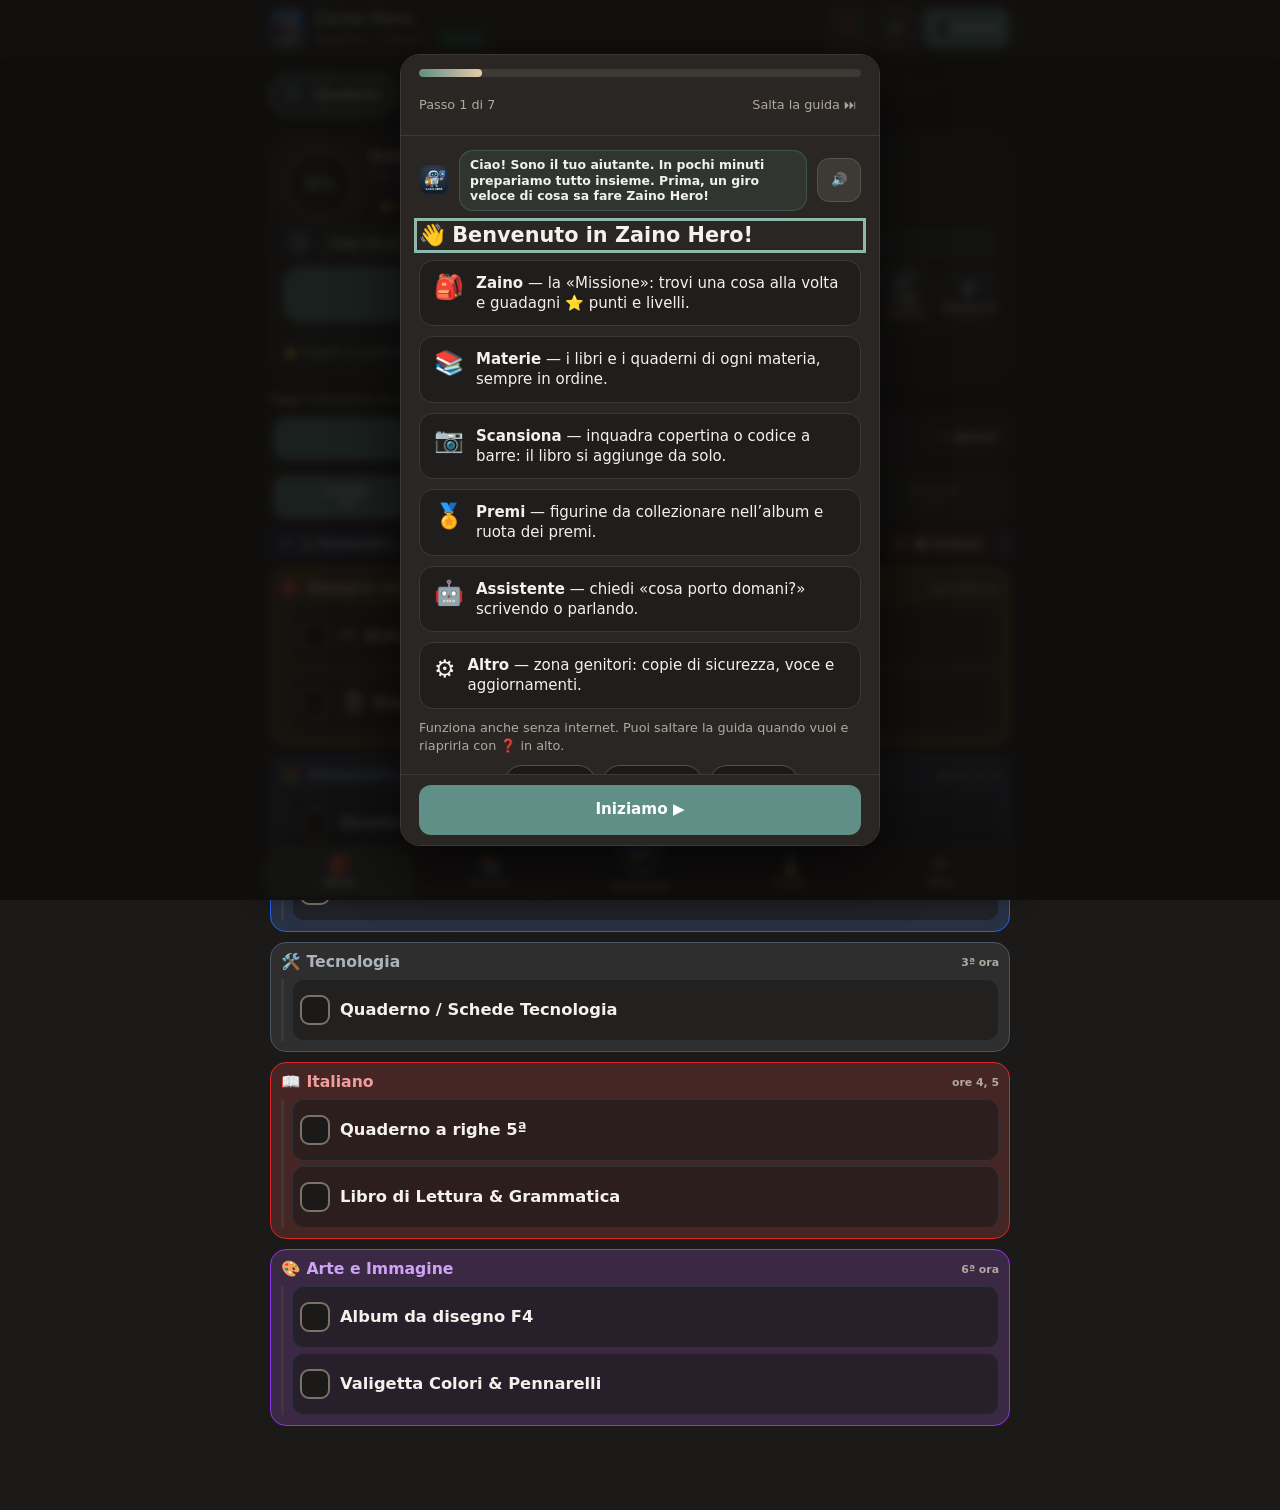
==== index.html @ 250b28cd "Add files via upload" ====
<!DOCTYPE html>
<html lang="it">
<head>
<meta charset="UTF-8">
<meta name="viewport" content="width=device-width, initial-scale=1, viewport-fit=cover">
<title>Zaino Hero</title>
<meta name="description" content="La checklist giornaliera dello zaino di scuola">
<link rel="manifest" href="./manifest.json">
<link rel="icon" href="favicon.ico" sizes="any">
<link rel="icon" type="image/png" href="icon-192.png">
<link rel="apple-touch-icon" href="apple-touch-icon.png">
<meta name="theme-color" content="#292624">
<meta name="apple-mobile-web-app-capable" content="yes">
<meta name="mobile-web-app-capable" content="yes">
<meta name="apple-mobile-web-app-status-bar-style" content="black-translucent">
<meta name="apple-mobile-web-app-title" content="Zaino Hero">
<link rel="stylesheet" href="styles.css?v=38">
</head>
<body>

<header class="topbar">
  <div class="wrap topbar-in">
    <div class="brand">
      <div class="logo-wrap"><img class="logo" data-img="logo" alt="" width="46" height="46"><span class="ver app-ver logo-ver" aria-label="Versione dell'app"></span></div>
      <div>
        <h1>Zaino Hero</h1>
        <p class="muted small"><span id="profile-line"></span> <span id="net" class="pill pill-ok" role="status">Online</span></p>
      </div>
    </div>
    <div class="topbar-actions">
      <button class="btn btn-stop hidden" id="btn-stop-audio" type="button" aria-label="Ferma la voce">⏹ Ferma</button>
      <button class="btn btn-icon" id="btn-guide" type="button" aria-label="Apri la guida passo passo" title="Guida">❓</button>
      <button class="btn btn-icon" id="btn-mute" type="button" aria-label="Audio attivo" aria-pressed="false">🔊</button>
      <button class="btn btn-primary btn-sm hidden" id="btn-install" type="button">📲 Installa app</button>
    </div>
  </div>
</header>

<main class="wrap">
  <nav id="kids" class="kids" aria-label="Scegli il figlio"></nav>

  <!-- ===== Scheda: Zaino ===== -->
  <div data-panel="zaino" class="panel">
    <section class="card hero compact" aria-labelledby="hero-title">
      <div class="hero-main">
        <div class="ring-wrap">
          <div class="ring" id="ring" role="progressbar" aria-valuemin="0" aria-valuemax="100" aria-valuenow="0" aria-label="Zaino preparato" style="--p:0">
            <div class="ring-in"><span id="hero-pct" class="pct" aria-live="polite">0%</span><img id="hero-trophy" class="trophy hidden" data-img="trophy" alt="Coppa: zaino pronto!" width="64" height="64"></div>
          </div>
        </div>
        <div class="hero-text">
          <span class="eyebrow" id="hero-eyebrow">Carica dello zaino</span>
          <h2 id="hero-title">Iniziamo a preparare! 🚀</h2>
          <p id="hero-sub" class="muted small"></p>
          <div id="hero-chips" class="hero-chips" aria-label="Livello, punti e serie"></div>
        </div>
      </div>
      <div class="mascot"><img class="mascot-img" data-img="zaino" alt="" width="40" height="40"><p id="mascot-line" class="bubble" aria-live="polite"></p></div>
      <div class="hero-cta">
        <button class="btn btn-primary btn-xl" id="btn-mission" type="button">▶ Inizia la missione</button>
        <button class="tile" id="btn-read" type="button"><span class="tile-ico" aria-hidden="true">🔊</span><span>Leggi cosa manca</span></button>
        <button class="tile" id="btn-ai" type="button"><img class="tile-img" data-img="robot" alt="" width="28" height="28"><span>Assistente</span></button>
      </div>
      <div id="reward-area" class="reward-area" aria-live="polite">
        <p id="reward-status" class="muted small"></p>
        <button class="btn btn-gold hidden" id="btn-open-wheel" type="button">🎡 Gira la ruota</button>
      </div>
      <details class="hero-more">
        <summary>⭐ Punti e settimana</summary>
        <div id="week-dots" class="week-dots" aria-label="Zaini pronti questa settimana"></div>
        <div class="xpbar" aria-hidden="true"><i class="xp-fill"></i></div>
        <p class="xp-text muted small"></p>
      </details>
    </section>

    <p class="today-line"><span id="today-text"></span> <button class="link strong hidden" id="btn-today" type="button"></button></p>

    <div class="viewbar">
      <div class="seg" role="tablist" aria-label="Vista dell'orario">
      <button class="seg-btn" id="view-day" role="tab" aria-selected="true" type="button">📅 Giorno</button>
      <button class="seg-btn" id="view-week" role="tab" aria-selected="false" type="button">🗓️ Settimana</button>
    </div>
      <details class="more-menu" id="more-menu">
        <summary aria-label="Altre azioni">⋯ Azioni</summary>
        <div class="more-pop">
          <button class="link" id="btn-reset" type="button">↺ Ricomincia (azzera le spunte)</button>
          <button class="link strong" id="btn-share-missing" type="button">📤 Condividi lista</button>
          <button class="link strong" id="btn-edit" type="button">✏️ Modifica orario</button>
        </div>
      </details>
    </div>

    <section id="week" class="card week stack hidden" aria-label="Orario della settimana">
      <div class="row between wrapflex">
        <div><h3>🗓️ Orario della settimana</h3><span id="week-total" class="muted small"></span></div>
        <div class="row gap wrapflex">
          <button class="link strong" id="btn-week-share" type="button">📤 Condividi</button>
          <button class="link strong" id="btn-week-edit" type="button">✏️ Modifica</button>
        </div>
      </div>
      <div id="week-grid"></div>
      <div id="week-legend" class="week-legend" aria-label="Ore per materia"></div>
      <p class="muted small">Tocca un giorno per aprirlo e preparare lo zaino, una materia per vederne i libri.</p>
    </section>

    <div id="day-view" class="stack">
    <nav class="days" id="days" aria-label="Giorno della settimana"></nav>

    <div class="row between small controls">
      <div class="day-chip"><span class="muted">Giorno: </span><strong id="day-label" class="accent"></strong> <span id="day-when" class="tag"></span></div>
      
    </div>

    <div id="strip" class="strip" aria-label="Orario del giorno"></div>

    <section id="list" class="stack" aria-label="Cosa mettere nello zaino"></section>
    </div>
  </div>

  <!-- ===== Scheda: Materie ===== -->
  <div data-panel="materie" class="panel hidden">
    <header class="panel-head"><h2>📚 Materie e libri</h2><p class="muted small">Tocca una materia per cambiarla · 📷 aggiunge un libro</p><p id="lib-count" class="muted small"></p></header>
    <section class="card stack">
      <div id="subjects" class="grid"></div>
    </section>
  </div>

  <!-- ===== Scheda: Premi ===== -->
  <div data-panel="premi" class="panel hidden">
    <header class="panel-head"><h2>🏅 Premi e progressi</h2></header>
    <section class="card stack level-card">
      <div class="row between wrapflex"><div><span class="eyebrow">Il tuo livello</span><h3 id="lvl-name"></h3></div><div class="tickets"><span class="tickets-n" id="lvl-xp"></span><span class="small muted" id="lvl-streak"></span></div></div>
      <div class="xpbar" aria-hidden="true"><i class="xp-fill"></i></div>
      <p class="xp-text muted small"></p>
      <details class="mini-details"><summary>❓ Come si guadagnano i punti?</summary><p class="muted small">Ogni cosa nello zaino vale ⭐10, lo zaino pronto ⭐50 + 🎴, un libro nuovo ⭐30. Ci sono 100 livelli in 10 gradi, da 🐣 Recluta a 👑 Leggenda: ogni 5 livelli c'è una bustina. I punti non si perdono mai!</p></details>
    </section>
    <section class="card stack album-card" id="album-card">
      <div class="row between wrapflex"><h3>🎴 Il mio album di figurine</h3><span id="album-count" class="muted small"></span></div>
      <div class="xpbar" aria-hidden="true"><i id="album-fill"></i></div>
      <div class="album-actions">
        <button class="btn btn-gold" id="btn-open-pack" type="button"><span>🎁 Apri bustina (<span id="pack-n">0</span>)</span></button>
        <button class="btn btn-album" id="btn-open-album" type="button">📖 Apri l'album<span class="nb hidden" id="album-pend-badge"></span></button>
      </div>
      <div id="album-mini" class="album-theme-mini" aria-label="Pagine dell'album"></div>
      <details class="mini-details"><summary>❓ Come funzionano le bustine?</summary><p class="muted small">Ogni bustina ha 2 figurine, anche rare, epiche e leggendarie: aprila e poi attaccale nell'album, ognuna al suo posto. Le doppie ti regalano ⭐5 ciascuna. Le bustine arrivano completando lo zaino (1), ogni 5 livelli (1), con ogni traguardo (1) e con la ruota. Per non esagerare, ne puoi ricevere al massimo 3 al giorno: le altre ti aspettano e arrivano nei giorni dopo.</p></details>
    </section>
    <details class="card acc" id="acc-badges">
      <summary><h3>🏅 I miei traguardi</h3><span id="badge-count" class="muted small"></span></summary>
      <div class="stack acc-body">
        <div id="badge-grid" class="badge-grid"></div>
        <button class="link strong" id="btn-badges-all" type="button">Mostra tutti i traguardi</button>
      </div>
    </details>
    <section class="card prize-card stack">
      <div class="row between wrapflex">
        <div><span class="eyebrow">Ruota dei premi</span><p id="reward-status-2" class="muted small"></p></div>
        <div class="tickets"><span class="tickets-n" id="ticket-n">0</span><span class="small muted">ticket</span></div>
      </div>
      <button class="btn btn-gold" id="btn-open-wheel-2" type="button">🎡 Gira la ruota</button>
      <button class="btn btn-soft" id="btn-manage-prizes" type="button">🎁 Gestione premi adulti</button>
    </section>
    <details class="card acc" id="acc-history">
      <summary><h3 id="history-title">📅 I tuoi progressi</h3><span id="stats-summary" class="muted small" aria-live="polite"></span></summary>
      <div class="stack acc-body">
      <div id="history-list" class="history-list"></div>
      <p class="muted small">La serie considera i giorni scolastici e salta sabato e domenica. La cronologia è salvata su questo dispositivo.</p>
    </div>
    </details>
  </div>

  <!-- ===== Scheda: Altro ===== -->
  <div data-panel="altro" class="panel hidden">
    <header class="panel-head"><h2>⚙️ Impostazioni</h2></header>
    <section class="card stack guide-card">
      <div class="row gap"><span class="guide-card-ico" aria-hidden="true">🧭</span><div class="grow"><h3>Guida passo passo</h3><p class="muted small">Rivedi le funzioni e rifai la configurazione: profilo, materie, orario, libri e premi.</p></div></div>
      <button class="btn btn-primary" id="btn-guide-2" type="button">🧭 Apri la guida</button>
    </section>
    <section id="parent-gate" class="card stack center">
      <h3>🔒 Zona genitori</h3>
      <p class="muted small">Qui ci sono copie dei dati, aggiornamenti e impostazioni. Per entrare tieni premuto il pulsante per un secondo e mezzo.</p>
      <button class="btn btn-primary btn-xl hold-btn" id="btn-hold" type="button"><span class="hold-fill"></span><span class="hold-txt">🔓 Tieni premuto</span></button>
    </section>
    <div id="parent-area" class="stack hidden">
    <details class="card acc"><summary><h3>👦 Profilo</h3></summary><div class="stack acc-body">
      <div class="grid">
        <label class="field"><span class="small muted">Nome (figlio selezionato)</span><input id="set-name" type="text" maxlength="30" autocomplete="off"></label>
        <label class="field"><span class="small muted">Classe (figlio selezionato)</span><input id="set-class" type="text" maxlength="10" autocomplete="off"></label>
      </div>
    </div></details>
    <details class="card acc"><summary><h3>🔊 Voce e suoni</h3></summary><div class="stack acc-body">
      <div class="row gap wrapflex">
        <button class="btn btn-soft" id="btn-mute-2" type="button" aria-pressed="false">🔊 Audio attivo</button>
        <button class="btn btn-stop" id="btn-stop-audio-2" type="button">⏹ Ferma la voce</button>
      </div>
      <label class="row gap small auto-add"><input type="checkbox" id="music-on" checked> <span>🎵 Musica di sottofondo</span></label>
      <label class="field"><span class="small muted">Musica di sottofondo</span><select id="music-style" aria-label="Musica di sottofondo">
          <optgroup label="Automatica (cambia secondo dove sei)">
            <option value="auto-v2">🍄 Platform classico + corsa + carillon + ninna nanna (originale)</option>
            <option value="auto-mario">🕹️ Platform 8 bit nuovo + carillon + ninna nanna</option>
          </optgroup>
          <optgroup label="Un solo brano, sempre">
            <option value="menu">🍄 Platform classico (menu)</option>
            <option value="mission">🏃 Corsa d'avventura (missione)</option>
            <option value="mario">🕹️ Platform 8 bit nuovo</option>
            <option value="marioRun">⚡ Corsa 8 bit nuova</option>
            <option value="album">🔔 Carillon sognante (album)</option>
            <option value="sera">🌙 Ninna nanna</option>
          </optgroup>
        </select></label>
      <label class="field"><span class="small muted">Volume della musica</span><input type="range" id="music-vol" min="0" max="100" step="5" value="60" aria-label="Volume della musica"></label>
      <p class="muted small">Come nei videogiochi: allegra nel menu, più ritmata durante la missione, una fanfara quando lo zaino è pronto. Dopo le 19:30 diventa più lenta e più piano, adatta alla sera. Si ferma subito con 🔇 in alto, mentre l'app parla e durante lo scanner.</p>
      <label class="row gap small auto-add"><input type="checkbox" id="calm-mode"> <span>🌿 Modalità calma: meno animazioni, niente vibrazioni</span></label>
      <p class="muted small">«Ferma la voce» interrompe subito la lettura. Il pulsante in alto compare mentre l'app sta parlando.</p>
    </div></details>
    <details class="card acc"><summary><h3>💾 Copia di sicurezza</h3></summary><div class="stack acc-body">
      <div class="row gap wrapflex">
        <button class="btn btn-soft" id="btn-export" type="button">⬆ Salva copia dei dati</button>
        <button class="btn btn-soft" id="btn-import" type="button">⬇ Ripristina copia</button>
        <input type="file" id="file-import" accept="application/json,.json" class="hidden">
      </div>
      <p class="muted small">Foto e orario sono salvati solo su questo dispositivo. Fai una copia ogni tanto: se cancelli i dati del browser li perdi.</p>
    </div></details>
    <details class="card acc"><summary><h3>🔎 Ricerca dei libri online</h3></summary><div class="stack acc-body">
      <p class="muted small">Per riconoscere un libro l'app consulta Google Libri e Open Library. In più può consultare le librerie italiane (Libraccio, IBS, Mondadori Store, Libreria Universitaria) tramite un servizio intermedio.</p>
      <label class="row gap small auto-add"><input type="checkbox" id="stores-on" checked> <span>Usa anche le librerie italiane online</span></label>
      <label class="field"><span class="small muted">Servizio personale (facoltativo): indirizzo del tuo Cloudflare Worker, vedi LEGGIMI</span><input id="book-service" type="url" inputmode="url" placeholder="https://libri.tuonome.workers.dev/" autocomplete="off"></label>
      <div class="row gap wrapflex"><button class="btn btn-soft" id="btn-test-books" type="button">🧪 Prova la ricerca</button></div>
      <p id="book-test-result" class="muted small" aria-live="polite"></p>
    </div></details>
    <details class="card acc"><summary><h3>🔄 Aggiornamenti</h3></summary><div class="stack acc-body">
      <div class="row gap wrapflex">
        <button class="btn btn-soft" id="btn-check-update" type="button">🔄 Controlla aggiornamenti</button>
        <button class="btn btn-soft" id="btn-force-update" type="button">♻️ Forza aggiornamento</button>
      </div>
      <p class="muted small">Versione installata: <b class="app-ver"></b>. «Forza aggiornamento» ricarica l'app da zero e non cancella i tuoi dati. Su iPhone: Condividi → «Aggiungi alla schermata Home».</p>
    </div></details>
    </div>
  </div>
</main>

<!-- Barra di navigazione in basso -->
<nav class="tabbar" id="tabbar" aria-label="Sezioni">
  <button class="tabbtn" data-tab="zaino" type="button" aria-current="page"><span class="ti" aria-hidden="true">🎒</span><span>Zaino</span></button>
  <button class="tabbtn" data-tab="materie" type="button"><span class="ti" aria-hidden="true">📚</span><span>Materie</span></button>
  <button class="tabbtn tab-scan" id="btn-scan" type="button" aria-label="Scansiona un libro"><span class="scan-fab"><img data-img="scanner" alt="" width="40" height="40"></span><span>Scansiona</span></button>
  <button class="tabbtn" data-tab="premi" type="button"><span class="ti" aria-hidden="true">🏅</span><span>Premi</span></button>
  <button class="tabbtn" data-tab="altro" type="button"><span class="ti" aria-hidden="true">⚙️</span><span>Altro</span></button>
</nav>

<div id="toast" class="toast hidden" role="status" aria-live="polite"></div>

<!-- Ruota dei premi -->
<dialog id="dlg-wheel" aria-labelledby="wheel-title">
  <div class="dlg-in stack wheel-dialog">
    <div class="row between">
      <h3 id="wheel-title">🎡 Ruota dello zaino</h3>
      <button class="btn btn-icon" data-close aria-label="Chiudi">✕</button>
    </div>
    <p class="muted small">Probabilità: 60% premio simbolico, 30% privilegio, 10% premio fisico. Ogni data di scuola dà un solo giro. Concordate prima i premi con un adulto: la checklist non verifica da sola cosa c’è davvero nello zaino.</p>
    <div class="wheel-frame" aria-label="Ruota dei premi">
      <span class="wheel-pointer" aria-hidden="true">▼</span>
      <div id="prize-wheel" class="prize-wheel" aria-hidden="true">
        <div id="wheel-labels" class="wheel-labels"></div>
        <span class="wheel-center" aria-hidden="true">🎒</span>
      </div>
    </div>
    <p id="wheel-message" class="small center" role="status" aria-live="polite">Pronto? Premi per girare la ruota!</p>
    <section id="reward-coupon" class="reward-coupon hidden" aria-live="polite">
      <span class="eyebrow">Coupon Zaino Hero</span>
      <strong id="coupon-prize"></strong>
      <span id="coupon-detail" class="muted small"></span>
      <span id="coupon-date" class="code"></span>
    </section>
    <button class="btn btn-primary" id="btn-spin" type="button">Fai girare la ruota</button>
    <button class="btn btn-soft hidden" id="btn-close-wheel" data-close type="button">Chiudi</button>
    <p id="ticket-count" class="muted small center"></p>
  </div>
</dialog>

<!-- Catalogo premi per l'adulto -->
<dialog id="dlg-prizes" aria-labelledby="prizes-title">
  <div class="dlg-in stack">
    <div class="row between">
      <h3 id="prizes-title">🎁 Gestione premi</h3>
      <button class="btn btn-icon" data-close aria-label="Chiudi">✕</button>
    </div>
    <p class="muted small">Aggiungi, cambia o togli premi, divisi per tipo. La ruota ha sempre 10 spicchi, scelti a caso dall'elenco in modo equilibrato (simbolici, ticket, bustine di figurine, privilegi, esperienze, premi fisici): più premi metti, più varietà c'è. Servono almeno 10 premi, al massimo 60. I coupon già vinti non cambiano.</p>
    <form id="prize-form" class="stack">
      <div id="prize-fields" class="stack"></div>
      <div class="row gap wrapflex">
        <button class="btn btn-soft" id="btn-reset-prizes" type="button">Ripristina premi iniziali</button>
        <button class="btn btn-primary grow" type="submit">Salva i premi</button>
      </div>
    </form>
  </div>
</dialog>

<!-- Installazione PWA -->
<dialog id="dlg-install" aria-labelledby="install-title">
  <div class="dlg-in stack">
    <div class="row between">
      <h3 id="install-title">📲 Installa Zaino Hero</h3>
      <button class="btn btn-icon" data-close aria-label="Chiudi">✕</button>
    </div>
    <p id="install-status" class="status" role="status" aria-live="polite"></p>
    <ol id="install-steps" class="install-steps"></ol>
    <p class="muted small">Il browser chiederà sempre una conferma: le app web non possono installarsi da sole. Estrai e carica <strong>tutti</strong> i file dello ZIP nello stesso posto (nessuna sottocartella).</p>
    <button class="btn btn-soft" data-close type="button">Chiudi</button>
  </div>
</dialog>

<!-- Scanner -->
<dialog id="dlg-scan" aria-labelledby="scan-title">
  <div class="dlg-in stack">
    <div class="row between"><div class="row gap"><img class="ico-lg" data-img="scanner" alt="" width="40" height="40"><h3 id="scan-title">Missione libro 📚</h3></div><button class="btn btn-icon" data-close aria-label="Chiudi">✕</button></div>
    <div class="scan-steps" id="scan-steps" aria-label="Tre passi"></div>
    <div class="tabs" role="tablist" aria-label="Cosa vuoi scansionare">
      <button class="tab" role="tab" id="tab-cover" aria-selected="true" type="button">📘 Copertina</button>
      <button class="tab" role="tab" id="tab-code" aria-selected="false" type="button">▮▯ Codice a barre</button>
    </div>
    <details class="scan-help-d"><summary>ℹ️ Come si fa?</summary><p id="scan-help" class="scan-help"></p></details>
    <div class="video-box"><video id="scan-video" autoplay playsinline muted></video><div class="laser" id="scan-laser"></div><div class="cover-guide hidden" id="cover-guide" aria-hidden="true"></div><button id="btn-cam" class="torch cam hidden" type="button" aria-label="Cambia fotocamera">🔄</button><button id="btn-torch" class="torch hidden" type="button" aria-label="Accendi la torcia" aria-pressed="false">🔦</button></div>
    <div id="zoom-row" class="row gap hidden"><span aria-hidden="true">🔍</span><input id="zoom-range" type="range" aria-label="Zoom" min="1" max="1" step="0.1" value="1"><span id="zoom-val" class="tag">1×</span></div>
    <div id="scan-status" class="status" role="status" aria-live="polite">Avvio fotocamera…</div>
    <p id="scan-engine" class="muted small hidden"></p>
    <label class="row gap small auto-add"><input type="checkbox" id="auto-add" checked> <span>Aggiungi al volo i libri trovati <span class="muted">(puoi annullare)</span></span></label>
    <progress id="ocr-progress" class="hidden" max="100" value="0" aria-label="Avanzamento lettura"></progress>
    <div id="cover-actions" class="row gap wrapflex hidden">
      <button class="btn btn-primary grow" id="btn-cover-shot" type="button">📸 Scatta e leggi</button>
      <label class="row gap small auto-add"><input type="checkbox" id="auto-cover" checked> <span>Leggi mentre inquadro</span></label>
    </div>
    <form id="isbn-form" class="row gap" autocomplete="off">
      <input id="isbn-input" type="text" inputmode="numeric" placeholder="Oppure scrivi il codice del libro" aria-label="Codice ISBN" maxlength="20">
      <button class="btn btn-soft" type="submit">Trova</button>
    </form>
    <div id="scan-result" class="stack hidden">
      <div class="row gap">
        <img id="res-cover" class="cover hidden" alt="Copertina">
        <div class="grow"><strong id="res-title"></strong><p id="res-author" class="muted small"></p><p id="res-code" class="code"></p></div>
      </div>
      <div id="res-sugg" class="stack hidden"><span class="small muted">Forse è uno di questi (tocca per usarlo):</span><div id="res-sugg-list" class="stack"></div></div>
      <div id="res-lines-box" class="stack hidden"><span class="small muted">Testo letto sulla copertina: tocca le parole giuste per comporre il titolo.</span><div id="res-lines" class="chips"></div></div>
      <label class="field"><span class="small muted">Come si chiama il libro?</span><input id="res-name" type="text" maxlength="60"></label>
      <div class="field"><span class="small muted">Che materia è?</span><div id="res-subj-grid" class="subj-grid"></div></div>
      <div class="field"><span class="small muted">Di che classe?</span><div id="res-cls-chips" class="cls-chips"></div></div>
      <div class="hidden">
        <select id="res-subj" aria-hidden="true" tabindex="-1"></select>
        <select id="res-cls" aria-hidden="true" tabindex="-1"><option value="">—</option><option value="1">1ª</option><option value="2">2ª</option><option value="3">3ª</option><option value="4">4ª</option><option value="5">5ª</option></select>
      </div>
      <p id="res-hint" class="small warn-text hidden"></p>
      <button class="btn btn-primary btn-xl" id="btn-add-book" type="button">📚 Sì, aggiungilo ai miei libri!</button>
      <button class="btn btn-soft hidden" id="btn-undo-add" type="button">↩ Annulla, non aggiungerlo</button>
      <details class="scan-extra">
        <summary>Hai già aggiunto questo libro?</summary>
        <div id="link-box" class="stack">
          <label class="field"><span class="small muted">Scegli il libro a cui collegare il codice</span><select id="scan-select"></select></label>
          <button class="btn btn-soft" id="btn-link" type="button">🔗 Collega</button>
        </div>
      </details>
      <button class="link strong" id="btn-rescan" type="button">↺ Non è giusto? Scansiona di nuovo</button>
    </div>
    <div class="row gap wrapflex">
      <button class="btn btn-soft grow" id="btn-scan-photo" type="button">📷 Fai una foto</button>
      <button class="btn btn-soft grow" id="btn-scan-file" type="button">🖼 Scegli una foto</button>
      <input type="file" id="scan-photo" accept="image/*" capture="environment" class="hidden">
      <input type="file" id="scan-file" accept="image/*" class="hidden">
    </div>
  </div>
</dialog>

<!-- Figli -->
<dialog id="dlg-kid" aria-labelledby="kid-title">
  <form id="kid-form" class="dlg-in stack" autocomplete="off">
    <div class="row between"><h3 id="kid-title">Aggiungi un figlio</h3><button class="btn btn-icon" type="button" data-close aria-label="Chiudi">✕</button></div>
    <label class="field"><span class="small muted">Nome</span><input id="kid-name" type="text" maxlength="30" required></label>
    <label class="field"><span class="small muted">Classe (es. 3ª B)</span><input id="kid-cls" type="text" maxlength="10"></label>
    <fieldset class="avatar-pick"><legend class="small muted">Stile dell'album</legend><div class="row gap wrapflex" id="kid-gender">
      <label class="gender-opt"><input type="radio" name="kid-gender" value="male"><span>🤖 Maschile</span></label>
      <label class="gender-opt"><input type="radio" name="kid-gender" value="female"><span>🦋 Femminile</span></label>
      <label class="gender-opt"><input type="radio" name="kid-gender" value="neutral"><span>✨ Neutro</span></label>
    </div></fieldset>
    <fieldset class="avatar-pick"><legend class="small muted">Icona</legend><div id="kid-avatars" class="row gap wrapflex"></div></fieldset>
    <fieldset class="avatar-pick"><legend class="small muted">Sfondo e colori</legend><div id="kid-themes" class="row gap wrapflex"></div></fieldset>
    <label class="field" id="kid-from-box"><span class="small muted">Come iniziare</span><select id="kid-from"></select></label>
    <div class="row gap wrapflex">
      <button class="btn btn-soft" type="button" id="btn-kid-del">🗑 Elimina</button>
      <button class="btn btn-primary grow" type="submit">Salva</button>
    </div>
  </form>
</dialog>

<!-- Materiali -->
<dialog id="dlg-mat" aria-labelledby="mat-title">
  <div class="dlg-in stack">
    <div class="row between"><h3 id="mat-title">Materiali</h3><button class="btn btn-icon" data-close aria-label="Chiudi senza salvare">✕</button></div>
    <div class="row gap wrapflex"><button class="btn btn-soft" id="btn-emoji" type="button" aria-expanded="false">😀 Cambia icona</button></div>
    <div id="mat-emoji" class="emoji-grid hidden" role="radiogroup" aria-label="Icona della materia"></div>
    <div id="quick-add" class="chips hidden" aria-label="Aggiunte rapide"></div>
    <div id="mat-list" class="stack scroll"></div>
    <div class="row gap wrapflex">
      <button class="btn btn-soft" id="btn-mat-add" type="button">＋ Libro/Quaderno</button>
      <button class="btn btn-primary" id="btn-mat-scan-add" type="button">📷 Scansiona nuovo libro</button>
      <button class="btn btn-primary grow" id="btn-mat-save" type="button">Salva</button>
    </div>
    <button class="link danger" id="btn-subj-del" type="button">🗑 Elimina questa materia</button>
  </div>
</dialog>

<!-- Missione zaino -->
<dialog id="dlg-mission" aria-labelledby="mission-title">
  <div class="dlg-in stack mission">
    <div class="row between"><h3 id="mission-title">🚀 Missione zaino</h3><button class="btn btn-icon" data-close aria-label="Chiudi: puoi riprendere quando vuoi">✕</button></div>
    <div id="mission-dots" class="mission-dots" aria-hidden="true"></div>
    <div class="row between wrapflex">
      <span id="mission-time" class="tag">⏱ senza fretta</span>
      <button class="link strong" id="btn-mission-timer" type="button">⏱ Sfida 3 minuti</button>
    </div>
    <div class="mission-card">
      <div id="mission-pic" class="mission-pic"></div>
      <h2 id="mission-name"></h2>
      <p id="mission-subj" class="muted"></p>
    </div>
    <p id="mission-bubble" class="bubble" aria-live="polite"></p>
    <button class="btn btn-soft btn-sm" id="btn-mission-photo" type="button">📸 Aggiungi la foto</button>
    <input type="file" id="mission-photo" accept="image/*" capture="environment" class="hidden">
    <button class="btn btn-ok btn-xl" id="btn-mission-ok" type="button">✅ Messo nello zaino!</button>
    <button class="btn btn-soft" id="btn-mission-skip" type="button">⏭ Lo cerco dopo</button>
    <details class="scan-extra"><summary>Scegli tu cosa cercare</summary><div id="mission-pick" class="chips"></div></details>
  </div>
</dialog>

<!-- Guida passo passo (primo avvio e pulsante ❓) -->
<dialog id="dlg-guide" data-sticky aria-labelledby="guide-title">
  <div class="dlg-in guide">
    <div class="guide-top">
      <div class="guide-prog" id="guide-prog" role="progressbar" aria-valuemin="1" aria-valuemax="7" aria-valuenow="1" aria-label="Avanzamento della guida"><i></i></div>
      <div class="row between">
        <span class="small muted" id="guide-count">Passo 1 di 7</span>
        <button class="link" id="guide-skip" type="button">Salta la guida ⏭</button>
      </div>
    </div>
    <div class="guide-main" id="guide-main">
      <div class="guide-says">
        <img class="mascot-img" data-img="robot" alt="" width="56" height="56">
        <p id="guide-bubble" class="bubble" aria-live="polite"></p>
        <button class="btn btn-icon" id="guide-read" type="button" aria-label="Leggi ad alta voce">🔊</button>
      </div>
      <h2 id="guide-title" tabindex="-1"></h2>
      <div id="guide-body" class="stack"></div>
    </div>
    <div class="guide-nav">
      <button class="btn btn-soft" id="guide-back" type="button">◀ Indietro</button>
      <button class="btn btn-primary grow" id="guide-next" type="button">Avanti ▶</button>
    </div>
  </div>
</dialog>

<!-- Bustina di figurine -->
<dialog id="dlg-pack" aria-labelledby="pack-title">
  <div class="dlg-in stack center">
    <div class="row between"><h3 id="pack-title">🎴 Bustina di figurine</h3><button class="btn btn-icon" data-close aria-label="Chiudi">✕</button></div>
    <div id="pack-cards" class="pack-cards"></div>
    <button class="btn btn-primary btn-xl" id="btn-reveal-all" type="button">✨ Scopri tutte</button>
    <button class="btn btn-gold btn-xl hidden" id="btn-pack-next" type="button">🎁 Un'altra bustina</button>
    <button class="btn btn-album btn-xl hidden" id="btn-pack-done" type="button">📖 Attaccale nell'album!</button>
  </div>
</dialog>

<!-- Dialog dettagli e missioni segrete -->
<dialog id="dlg-sticker-detail" class="dlg-sticker-detail"><div class="dlg-in stack"><div class="row between"><h3>✨ Figurina da vicino</h3><button class="btn btn-icon" data-close aria-label="Chiudi">✕</button></div><div id="sticker-detail-card" class="detail-card"></div></div></dialog>
<dialog id="dlg-secret-mission" class="dlg-secret"><div class="dlg-in stack center"><div class="row between"><h3>🕵️ Missione segreta!</h3><button class="btn btn-icon" data-close aria-label="Chiudi">✕</button></div><div id="secret-mission-emoji" class="secret-emoji"></div><h2 id="secret-mission-title"></h2><p id="secret-mission-text"></p><p class="muted small">Missione bonus casuale: premio garantito, figurina LEGENDARIA!</p><button class="btn btn-gold btn-xl" id="btn-secret-complete" type="button">🏆 Completata!</button></div></dialog>
<!-- Album delle figurine -->
<dialog id="dlg-album" class="dlg-album" aria-labelledby="album-title">
  <div class="album-wrap">
    <div class="album-top"><h3 id="album-title">📖 Il mio album</h3><span id="alb-count" class="small strong alb-count"></span><button class="btn btn-icon" data-close aria-label="Chiudi">✕</button></div>
    <div id="album-themes" class="album-index" aria-label="Pagine dell'album"></div>
    <div class="album-book"><div id="alb-page" class="album-page" aria-live="polite"></div></div>
    <div id="legendary-collection" class="legendary-collection"></div>
    <div class="album-nav"><button class="btn" id="alb-prev" type="button" aria-label="Pagina precedente">◀</button><span id="alb-pageno"></span><button class="btn" id="alb-next" type="button" aria-label="Pagina successiva">▶</button></div>
    <div class="album-tray" id="alb-tray-box">
      <div class="row between"><b>✋ Da attaccare: <span id="alb-pend-n">0</span></b><button class="link strong" id="alb-stick-all" type="button">Attacca tutte ✨</button></div>
      <div id="alb-tray" class="tray" aria-label="Figurine da attaccare"></div>
      <button class="btn btn-gold hidden" id="alb-open-pack" type="button">🎁 Apri una bustina</button>
      <p class="tray-hint" id="alb-hint">Tocca una figurina: andrà da sola al suo posto nell'album.</p>
    </div>
  </div>
  <div class="album-intro" id="album-intro" aria-hidden="true">
    <div class="ai-book">
      <div class="ai-cover">
        <div class="ai-face ai-front">
          <div class="ai-frame">
            <div class="ai-kicker">ZAINO HERO</div>
            <div class="ai-emoji">🎴</div>
            <div class="ai-title">ALBUM<br>FIGURINE</div>
            <div class="ai-count" id="ai-count"></div>
          </div>
          <div class="ai-spine"></div><div class="ai-sheen"></div>
          <div class="ai-tap">Tocca per aprire</div>
        </div>
        <div class="ai-face ai-back"></div>
      </div>
    </div>
    <div class="ai-sparks"><i style="--dx:-130px;--dy:-170px">✨</i><i style="--dx:140px;--dy:-130px">⭐</i><i style="--dx:-150px;--dy:60px">✨</i><i style="--dx:120px;--dy:150px">🌟</i><i style="--dx:-40px;--dy:-220px">✨</i><i style="--dx:40px;--dy:210px">⭐</i><i style="--dx:-190px;--dy:-30px">🌟</i><i style="--dx:190px;--dy:10px">✨</i></div>
  </div>
</dialog>

<!-- Nuova materia -->
<dialog id="dlg-newsub" aria-labelledby="newsub-title">
  <div class="dlg-in stack">
    <div class="row between"><h3 id="newsub-title">➕ Nuova materia</h3><button class="btn btn-icon" data-close aria-label="Chiudi">✕</button></div>
    <p class="muted small">Tocca una materia per aggiungerla con la sua icona, oppure crea la tua.</p>
    <div id="catalog" class="chips scroll-y"></div>
    <form id="newsub-form" class="stack" autocomplete="off">
      <label class="field"><span class="small muted">Oppure un nome tuo</span><input id="newsub-name" type="text" maxlength="30" placeholder="es. Robotica"></label>
      <div id="newsub-emoji" class="emoji-grid" role="radiogroup" aria-label="Icona della materia"></div>
      <button class="btn btn-primary" type="submit">Crea materia</button>
    </form>
  </div>
</dialog>

<!-- Foto -->
<dialog id="dlg-zoom" aria-label="Foto ingrandita">
  <div class="dlg-in stack center">
    <img id="zoom-img" alt="">
    <p id="zoom-cap" class="accent strong small"></p>
    <button class="btn btn-soft" data-close type="button">Chiudi</button>
  </div>
</dialog>

<!-- Assistente -->
<dialog id="dlg-ai" aria-labelledby="ai-title">
  <div class="dlg-in chat">
    <div class="row between"><div class="row gap"><img class="ico-lg" data-img="robot" alt="" width="40" height="40"><h3 id="ai-title">Assistente dello zaino</h3></div><button class="btn btn-icon" data-close aria-label="Chiudi">✕</button></div>
    <div id="chat" class="scroll grow small" aria-live="polite"></div>
    <div class="row gap">
      <input id="ai-input" type="text" placeholder="Es. Cosa porto domani?" autocomplete="off" aria-label="Domanda">
      <button class="btn btn-soft" id="btn-mic" type="button" aria-label="Parla">🎤</button>
      <button class="btn btn-stop" id="btn-stop-audio-3" type="button" aria-label="Ferma la voce">⏹</button>
      <button class="btn btn-primary" id="btn-send" type="button" aria-label="Invia">➤</button>
    </div>
  </div>
</dialog>

<datalist id="subject-list"></datalist>
<canvas id="confetti" aria-hidden="true"></canvas>
<script src="app.js?v=36"></script>
</body>
</html>
---- styles.css ----
:root{
  --bg:#1c1a18; --card:#292624; --card2:#221f1d; --line:#3d3935; --txt:#f4f1ec; --mut:#b0a99f;
  --ind:#5f8f86; --ind2:#8fb8ad; --ok:#34d399; --warn:#fbbf24; --bad:#f87171;
  --r:16px;
}
*{box-sizing:border-box}
html{-webkit-text-size-adjust:100%}
body{margin:0;background:var(--bg);color:var(--txt);min-height:100vh;
  font:16px/1.4 system-ui,-apple-system,"Segoe UI",Roboto,sans-serif;
  padding-bottom:env(safe-area-inset-bottom)}
h1,h2,h3,h4,p{margin:0}
button,input,select{font:inherit;color:inherit}
button{cursor:pointer;-webkit-tap-highlight-color:transparent}
:focus-visible{outline:3px solid var(--ind2);outline-offset:2px}
.hidden{display:none!important}
.wrap{max-width:760px;margin:0 auto;padding:0 16px}
main.wrap{padding-top:16px;padding-bottom:40px;display:flex;flex-direction:column;gap:16px}
.muted{color:var(--mut)} .small{font-size:.8rem} .strong{font-weight:700} .accent{color:var(--ind2)} .danger{color:var(--bad)}
.center{text-align:center;align-items:center}
.row{display:flex;align-items:center} .gap{gap:8px} .between{justify-content:space-between} .grow{flex:1}
.wrapflex{flex-wrap:wrap}
.stack{display:flex;flex-direction:column;gap:12px}
.grid{display:grid;grid-template-columns:repeat(auto-fill,minmax(220px,1fr));gap:10px}
.scroll{overflow-y:auto;min-height:0}

.topbar{position:sticky;top:0;z-index:30;background:var(--card);border-bottom:1px solid var(--line);
  padding-top:env(safe-area-inset-top);box-shadow:0 4px 16px #0006}
.topbar-in{display:flex;justify-content:space-between;align-items:center;gap:8px;padding-top:10px;padding-bottom:10px;flex-wrap:wrap}
.brand{display:flex;gap:10px;align-items:center}
.logo{border-radius:23%;width:46px;height:46px;display:block;object-fit:cover;box-shadow:0 2px 8px #0006}
.ico{border-radius:30%;vertical-align:middle;margin-right:2px}
.btn .ico{margin-left:-6px}
.btn{display:inline-flex;align-items:center;justify-content:center;gap:6px}
.ico-lg{border-radius:23%;flex:0 0 auto}
.ava{width:28px;height:28px;border-radius:30%;flex:0 0 auto;margin-right:8px;float:left}
.brand h1{font-size:1.2rem;font-weight:800;background:linear-gradient(90deg,#b9d3cb,#e8c9a8);-webkit-background-clip:text;background-clip:text;color:transparent}
.topbar-actions{display:flex;gap:6px;align-items:center;flex-wrap:wrap}

.card{background:var(--card);border:1px solid var(--line);border-radius:20px;padding:18px}
.card h3{font-size:.95rem}
.hero{background:linear-gradient(160deg,#292624,#24211e)}
.hero-top{display:flex;justify-content:space-between;align-items:flex-start;gap:12px;margin-bottom:12px}
.eyebrow{font-size:.7rem;font-weight:800;letter-spacing:.08em;text-transform:uppercase;color:var(--ind2)}
.hero h2{font-size:1.15rem;margin:2px 0}
.pct{font-size:2.2rem;font-weight:800;color:var(--ind2);line-height:1}
.bar{height:18px;background:#3d393599;border:1px solid var(--line);border-radius:99px;padding:2px;margin-bottom:14px;overflow:hidden}
#bar-fill{height:100%;width:0;border-radius:99px;background:linear-gradient(90deg,#5f8f86,#b98b63,#34d399);transition:width .45s ease}

.btn{border:1px solid transparent;border-radius:12px;padding:10px 14px;font-weight:700;font-size:.82rem;min-height:44px;transition:filter .15s,transform .05s}
.btn:active{transform:scale(.97)}
.btn:hover{filter:brightness(1.12)}
.btn-primary{background:var(--ind);color:#fff}
.btn-accent{background:linear-gradient(90deg,#a0764f,#5f8f86);color:#fff;border-color:#d4a37355}
.btn-soft{background:#3d3935;border-color:#57524c;color:#e8e4de}
.btn-icon{background:#3d3935;border-color:#57524c;min-width:44px;padding:8px}
.link{background:none;border:0;color:var(--mut);padding:10px 4px;min-height:44px;font-size:.8rem}
.link.strong{color:var(--ind2)}
.pill{padding:5px 10px;border-radius:99px;font-size:.72rem;font-weight:700;border:1px solid}
.pill-ok{background:#10b9811a;color:var(--ok);border-color:#10b98133}
.pill-off{background:#f59e0b1a;color:var(--warn);border-color:#f59e0b44}
.tag{background:#5f8f8633;color:#d5e6e0;border-radius:99px;padding:2px 9px;font-weight:700;font-size:.72rem}

.days{display:flex;gap:4px;background:var(--card);border:1px solid var(--line);border-radius:14px;padding:6px;overflow-x:auto}
.day{flex:1;min-width:64px;min-height:44px;border:0;border-radius:10px;font-weight:800;font-size:.8rem;background:#33415080;color:#d6d1ca}
.day[aria-pressed="true"]{background:var(--ind);color:#fff;box-shadow:0 2px 8px #0005}
.day.today::after{content:"•";margin-left:3px;color:var(--ok)}
.controls{padding:0 4px;flex-wrap:wrap;gap:4px}

.strip{display:flex;gap:6px;overflow-x:auto;padding:2px 2px 6px}
.chip{flex:0 0 auto;display:flex;align-items:center;gap:6px;border-radius:99px;padding:5px 11px;font-size:.75rem;font-weight:700;
  border:1px solid var(--c,#57524c);background:color-mix(in srgb,var(--c,#57524c) 20%,transparent)}
.chip i{font-style:normal;color:var(--mut);font-weight:600}

.subj{border:1px solid var(--c);background:color-mix(in srgb,var(--c) 16%,var(--card));border-radius:18px;padding:14px;display:flex;flex-direction:column;gap:10px}
.subj.done{opacity:.72}
.subj-h{display:flex;align-items:center;gap:8px;justify-content:space-between}
.subj-h h4{font-size:1rem;font-weight:800;color:color-mix(in srgb,var(--c) 45%,#fff)}
.hours{font-size:.7rem;color:var(--mut);font-weight:600}
.mats{display:flex;flex-direction:column;gap:6px;border-left:3px solid #3d3935;padding-left:10px}
.mat{display:flex;align-items:center;gap:10px;background:#1c1a1899;border:1px solid #33415088;border-radius:12px;padding:4px 10px 4px 4px}
.mat label{display:flex;align-items:center;gap:12px;flex:1;min-height:52px;cursor:pointer;padding-left:6px}
.mat.on{opacity:.55}
.mat.on .mname{text-decoration:line-through;color:var(--mut)}
.mname{font-size:.92rem;font-weight:600}
.mat input[type=checkbox]{appearance:none;-webkit-appearance:none;flex:0 0 auto;width:30px;height:30px;border-radius:9px;
  border:2px solid #79726a;background:#1c1a18;display:grid;place-items:center;margin:0;cursor:pointer;transition:.15s}
.mat input[type=checkbox]:checked{background:var(--ok);border-color:var(--ok)}
.mat input[type=checkbox]:checked::after{content:"✓";color:#064e3b;font-weight:900;font-size:1.1rem;line-height:1}
.thumb{width:44px;height:44px;border-radius:10px;object-fit:cover;border:1px solid #57524c;cursor:pointer;padding:0;background:none}
.thumb img{width:100%;height:100%;object-fit:cover;border-radius:9px;display:block}
.warn-box{font-size:.8rem;color:var(--warn)}

.edit-row{display:flex;gap:8px;align-items:center;background:var(--card);border:1px solid var(--line);border-radius:14px;padding:8px 10px}
.edit-row .n{width:34px;font-size:.75rem;font-weight:800;color:var(--mut)}
.edit-row.bad{border-color:var(--warn)}
.add-hour{border:2px dashed var(--line);background:none;color:var(--mut);border-radius:14px;min-height:48px;font-weight:700}
.add-hour:hover{border-color:var(--ind);color:var(--ind2)}

.field{display:flex;flex-direction:column;gap:4px;flex:1}
input[type=text],select{background:#1c1a18;border:1px solid var(--line);border-radius:12px;padding:10px 12px;min-height:44px;width:100%}
input[type=text]:focus,select:focus{outline:none;border-color:var(--ind)}

.s-card{display:flex;align-items:center;justify-content:space-between;gap:8px;text-align:left;background:#1c1a1899;border:1px solid var(--line);border-radius:14px;padding:10px 12px;min-height:56px;color:inherit}
.s-card:hover{border-color:#79726a}
.s-card .dot{width:14px;height:14px;border-radius:50%;flex:0 0 auto}
.s-card h4{font-size:.85rem}
.s-card.add{border-style:dashed;justify-content:center;color:var(--mut);font-weight:700}

dialog{border:1px solid var(--line);border-radius:20px;background:var(--card);color:var(--txt);padding:0;width:min(440px,calc(100vw - 24px));max-height:88vh;box-shadow:0 20px 60px #000a}
dialog::backdrop{background:#0f0d0cd9;backdrop-filter:blur(4px)}
.dlg-in{padding:18px;max-height:88vh;overflow:auto}
#dlg-ai .dlg-in{display:flex;flex-direction:column;gap:10px;height:min(560px,84vh)}
dialog h3{color:var(--ind2);font-size:1rem}
.mat-edit{background:#1c1a18;border:1px solid var(--line);border-radius:14px;padding:10px;display:flex;flex-direction:column;gap:8px}
.mat-edit img{width:44px;height:44px;border-radius:10px;object-fit:cover;border:1px solid #57524c}
.code{font-size:.7rem;color:var(--mut);word-break:break-all}
#zoom-img{width:100%;max-height:70vh;object-fit:contain;border-radius:14px}

.video-box{position:relative;border-radius:16px;overflow:hidden;background:#0f0d0c;aspect-ratio:4/3;border:2px solid var(--line)}
.video-box video{width:100%;height:100%;object-fit:contain;background:#000}
.laser{position:absolute;left:0;right:0;height:3px;background:linear-gradient(90deg,transparent,#8fb8ad,transparent);animation:scan 2s ease-in-out infinite}
@keyframes scan{0%,100%{top:5%}50%{top:92%}}
.status{background:#1c1a18;border:1px solid var(--line);border-radius:12px;padding:10px;font-size:.82rem;text-align:center}
.status.ok{border-color:var(--ok);color:var(--ok)} .status.warn{border-color:var(--warn);color:var(--warn)}
.scan-steps{display:grid;grid-template-columns:repeat(3,minmax(0,1fr));gap:6px}
.scan-steps span{background:#34504a55;border:1px solid #5f8f8655;border-radius:12px;padding:7px 4px;text-align:center;font-size:.72rem;font-weight:800}
.scan-help{background:#1c1a18;border:1px solid var(--line);border-radius:14px;padding:12px;font-size:.9rem;line-height:1.45}
#scan-status{min-height:52px;display:grid;place-items:center;font-size:.9rem}
#cover-actions .btn,#dlg-scan .row.gap.wrapflex>.btn{min-height:50px}
.scan-extra{border:1px solid var(--line);border-radius:12px;padding:0 12px}
.scan-extra summary{cursor:pointer;min-height:44px;display:flex;align-items:center;color:var(--ind2);font-size:.82rem;font-weight:700}
.scan-extra #link-box{padding:0 0 12px}

.msg{padding:10px 12px;border-radius:14px;max-width:88%;margin-bottom:8px;white-space:pre-wrap}
.msg.ai{background:#33415080;border:1px solid #57524c}
.msg.me{background:var(--ind);margin-left:auto}

.toast{position:fixed;left:50%;bottom:calc(20px + env(safe-area-inset-bottom));transform:translateX(-50%);z-index:100;
  background:#161412;border:1px solid var(--ind);border-radius:14px;padding:12px 16px;font-size:.85rem;box-shadow:0 8px 30px #000a;max-width:calc(100vw - 32px)}
.toast button{margin-left:10px;background:none;border:0;color:var(--ind2);font-weight:800}
#confetti{position:fixed;inset:0;width:100%;height:100%;pointer-events:none;z-index:90}

@media (prefers-reduced-motion:reduce){*{animation:none!important;transition:none!important}}

.trophy{border-radius:23%;flex:0 0 auto;animation:pop .6s cubic-bezier(.2,1.6,.4,1) both;filter:drop-shadow(0 4px 14px #fbbf2455)}
@keyframes pop{0%{transform:scale(.3) rotate(-12deg);opacity:0}100%{transform:none;opacity:1}}
.cover{width:64px;height:88px;object-fit:cover;border-radius:8px;border:1px solid #57524c;flex:0 0 auto;background:#1c1a18}
#isbn-form input{flex:1}
.msg.ai{display:flow-root}
.video-box{flex:0 0 auto}
.dlg-in:has(#scan-result:not(.hidden)) .video-box{display:none}

.reward-area{display:flex;align-items:center;justify-content:space-between;gap:10px;flex-wrap:wrap;margin:-2px 0 14px}
.reward-area p{flex:1 1 220px}
.reward-area .btn{flex:0 0 auto}
.wheel-dialog{align-items:stretch}
.wheel-frame{position:relative;width:min(270px,76vw);aspect-ratio:1;margin:8px auto 0;display:grid;place-items:center}
.prize-wheel{position:relative;width:100%;height:100%;border:7px solid #faf8f5;border-radius:50%;
  background:conic-gradient(from -18deg,#a98466 0deg 36deg,#cfae8e 36deg 72deg,#d4a373 72deg 108deg,
  #a98466 108deg 144deg,#cfae8e 144deg 180deg,#d4a373 180deg 216deg,#6f9a91 216deg 252deg,
  #38bdf8 252deg 288deg,#6f9a91 288deg 324deg,#f59e0b 324deg 360deg);
  box-shadow:0 8px 28px #0008,inset 0 0 0 2px #ffffff55;transition:transform 4.2s cubic-bezier(.12,.72,.12,1);will-change:transform}
.wheel-pointer{position:absolute;top:-11px;left:50%;z-index:2;transform:translateX(-50%);font-size:2rem;line-height:1;
  color:#fbbf24;text-shadow:0 2px 5px #000b}
.wheel-label{position:absolute;top:50%;left:50%;width:54px;text-align:center;font-size:.57rem;font-weight:800;line-height:1.05;
  color:#fff;text-shadow:0 1px 3px #000,0 0 3px #000;transform:translate(-50%,-50%) rotate(var(--angle)) translateY(-91px) rotate(var(--counter))}
.wheel-center{position:absolute;left:50%;top:50%;width:48px;height:48px;display:grid;place-items:center;transform:translate(-50%,-50%);
  border:3px solid #fff;border-radius:50%;background:#221f1d;box-shadow:0 2px 9px #0008;font-size:1.35rem}
.reward-coupon{display:flex;flex-direction:column;align-items:center;gap:6px;padding:14px;text-align:center;border:2px dashed #fbbf24;
  border-radius:16px;background:linear-gradient(145deg,#fbbf241f,#a984661c)}
.reward-coupon strong{font-size:1.1rem;color:#fde68a}
#coupon-date{font-size:.72rem}
#wheel-message{min-height:1.4em}
.wheel-dialog>.center{margin:0}
@media (max-width:480px){
  .reward-area{align-items:stretch}
  .reward-area .btn{width:100%}
}
.history-list{display:flex;flex-direction:column;gap:8px}
.history-row{display:grid;grid-template-columns:minmax(0,1fr) auto;gap:4px 12px;align-items:center;
  background:#1c1a1899;border:1px solid var(--line);border-radius:12px;padding:10px 12px;font-size:.82rem}
.history-count{color:var(--ok);font-weight:800;white-space:nowrap}
.history-prize{grid-column:1/-1;color:#d5e6e0;font-size:.76rem;overflow-wrap:anywhere}
#stats-summary{text-align:right}
@media (max-width:480px){#stats-summary{text-align:left;width:100%}}
.prize-group{min-width:0;margin:0;padding:12px;border:1px solid var(--line);border-radius:14px}
.prize-group legend{padding:0 6px;color:var(--ind2);font-size:.82rem;font-weight:800}
#prize-form{max-height:70vh;overflow:auto}
#prize-fields{gap:10px}
.install-steps{padding-left:24px;margin:0;display:flex;flex-direction:column;gap:8px;color:var(--txt)}
.install-steps li{padding-left:3px}

/* ---- figli ---- */
.kids{display:flex;gap:8px;overflow-x:auto;padding:2px 2px 6px;align-items:stretch}
.kid{flex:0 0 auto;display:flex;align-items:center;gap:8px;min-height:48px;padding:6px 14px 6px 8px;border-radius:99px;border:2px solid var(--line);background:var(--card);color:var(--txt);font-weight:800;font-size:.88rem}
.kid img{width:34px;height:34px;border-radius:30%;object-fit:cover}
.kid.on{border-color:var(--ind2);background:linear-gradient(90deg,#5f8f8633,#b98b6322);box-shadow:0 2px 10px #0006}
.kid-act{flex:0 0 auto;min-height:48px;min-width:48px;border-radius:99px;border:2px dashed #57524c;background:transparent;color:var(--mut);font-weight:800;font-size:.82rem;padding:6px 14px}
.kid-act:hover{border-color:var(--ind2);color:var(--ind2)}
.avatar-pick{border:1px solid var(--line);border-radius:14px;padding:8px 12px 12px;margin:0}
.avatar-opt{position:relative;cursor:pointer}
.avatar-opt input{position:absolute;opacity:0;inset:0;width:100%;height:100%;cursor:pointer}
.avatar-opt img{width:56px;height:56px;border-radius:30%;border:3px solid transparent;display:block;object-fit:cover}
.avatar-opt input:checked+img{border-color:var(--ind2);box-shadow:0 0 0 3px #8fb8ad55}
.avatar-opt input:focus-visible+img{outline:3px solid var(--ind2);outline-offset:2px}
/* ---- scanner ---- */
.tabs{display:flex;gap:6px;background:#1c1a18;border:1px solid var(--line);border-radius:14px;padding:4px}
.tab{flex:1;min-height:44px;border:0;border-radius:10px;background:transparent;color:#d6d1ca;font-weight:800;font-size:.82rem}
.tab[aria-selected="true"]{background:var(--ind);color:#fff}
.cover-guide{position:absolute;inset:8% 22%;border:3px dashed #fff9;border-radius:10px;pointer-events:none;box-shadow:0 0 0 999px #0006}
.torch{position:absolute;right:8px;bottom:8px;width:44px;height:44px;border-radius:50%;border:0;background:#0009;color:#fff;font-size:1.2rem}
.torch[aria-pressed="true"]{background:var(--warn);color:#000}
#ocr-progress{width:100%;height:10px;accent-color:var(--ind2)}
.chips{display:flex;flex-wrap:wrap;gap:6px}
.chip-sel{border:1px solid #57524c;background:#1c1a18;color:#e8e4de;border-radius:99px;padding:6px 12px;font-size:.78rem;font-weight:700;min-height:36px}
.chip-sel[aria-pressed="true"]{background:var(--ind);border-color:var(--ind2);color:#fff}
.sugg{display:flex;gap:10px;align-items:center;text-align:left;width:100%;border:1px solid var(--line);background:#1c1a1899;border-radius:12px;padding:8px 10px;min-height:48px}
.sugg:hover{border-color:var(--ind2)}
.warn-text{color:var(--warn)}
.mtag{margin-left:6px;background:#5f8f8633;color:#d5e6e0;border-radius:99px;padding:1px 8px;font-size:.68rem;font-weight:800;white-space:nowrap}

.ver{display:inline-block;vertical-align:middle;margin-left:6px;padding:1px 8px;border-radius:99px;font-size:.62rem;font-weight:700;letter-spacing:.02em;color:#d5e6e0;background:#34504a;border:1px solid #4d7a72;-webkit-text-fill-color:#d5e6e0}
.emoji-grid{display:grid;grid-template-columns:repeat(auto-fill,minmax(46px,1fr));gap:6px;max-height:190px;overflow-y:auto;padding:4px}
.emoji-opt{min-height:46px;border-radius:12px;border:2px solid var(--line);background:#1c1a1899;font-size:1.5rem;line-height:1;display:grid;place-items:center}
.emoji-opt[aria-checked="true"]{border-color:var(--ind2);background:#5f8f8633}
.scroll-y{max-height:38vh;overflow-y:auto}
.cat-chip{display:inline-flex;align-items:center;gap:6px;min-height:44px;border-radius:99px;border:2px solid var(--line);background:#1c1a1899;color:var(--txt);padding:4px 14px 4px 10px;font-weight:800;font-size:.84rem}
.cat-chip .em{font-size:1.4rem}
.cat-chip:hover{border-color:var(--ind2)}
.auto-add{align-items:center}.auto-add input{width:22px;height:22px}
#dlg-scan.added .video-box{display:block!important}
#dlg-scan.added .tabs,#dlg-scan.added #scan-help{display:none}

/* ======== Grafica v9: schede in basso, anello, riquadri ======== */
@property --p{syntax:'<number>';inherits:false;initial-value:0}
body{padding-bottom:calc(92px + env(safe-area-inset-bottom));
  background:radial-gradient(1100px 520px at 50% -140px,#2a2724 0,transparent 70%),var(--bg) fixed}
main.wrap{padding-bottom:16px}
.card{box-shadow:0 4px 18px #0004}
.topbar{background:#292624f2;backdrop-filter:blur(10px)}
.topbar-in{flex-wrap:nowrap}
.brand{min-width:0}
.brand h1{white-space:nowrap}
.topbar-actions{flex:0 0 auto;flex-wrap:nowrap}
.btn-sm{min-height:36px;padding:6px 12px;font-size:.75rem}
.btn:disabled{opacity:.5;cursor:not-allowed;filter:none}
.btn-stop{background:#991b1b;border-color:#f87171;color:#fee2e2}
.btn-stop:disabled{background:#3d3935;border-color:#57524c;color:#a8a198}
.btn-gold{background:linear-gradient(90deg,#f59e0b,#fbbf24);color:#422006;border-color:#fde68a;box-shadow:0 4px 16px #f59e0b44}
#btn-stop-audio{animation:pulse 1.4s ease-in-out infinite}
@keyframes pulse{50%{box-shadow:0 0 0 5px #f8717144}}
.pill{white-space:nowrap}

.panel{display:flex;flex-direction:column;gap:16px}
.panel-head{display:flex;flex-direction:column;gap:2px;padding:0 4px}
.panel-head h2{font-size:1.25rem}

/* anello di avanzamento */
.hero-main{display:flex;align-items:center;gap:16px}
.ring{--p:0;flex:0 0 auto;width:116px;height:116px;border-radius:50%;display:grid;place-items:center;
  background:conic-gradient(#5f8f86 0,#b98b63 calc(var(--p)*.55%),#34d399 calc(var(--p)*1%),#3d3935 calc(var(--p)*1%));
  transition:--p .6s ease;box-shadow:0 0 28px #5f8f8633}
.ring-in{width:92px;height:92px;border-radius:50%;background:var(--card2);display:grid;place-items:center;box-shadow:inset 0 2px 8px #0008}
.ring-in .pct{font-size:1.7rem}
.ring-in .trophy{width:66px;height:66px}
.hero-text{flex:1;min-width:0}
.hero-text h2{font-size:1.2rem;line-height:1.2}
.hero-tiles{display:grid;grid-template-columns:1fr 1fr;gap:10px;margin-top:14px}
.tile{display:flex;align-items:center;justify-content:center;gap:8px;min-height:58px;border-radius:16px;border:1px solid #57524c;
  background:linear-gradient(160deg,#3d3935cc,#33302c);color:#e8e4de;font-weight:800;font-size:.85rem;padding:8px 10px}
.tile:active{transform:scale(.97)}
.tile-ico{font-size:1.5rem;line-height:1}
.tile-img{border-radius:30%}
.tile.speaking{background:linear-gradient(160deg,#991b1b,#7f1d1d);border-color:#f87171}
.reward-area{margin-top:12px}
.reward-area:empty{display:none}

/* barra delle schede */
.tabbar{position:fixed;left:0;right:0;bottom:0;z-index:40;display:grid;grid-template-columns:repeat(5,1fr);align-items:end;gap:2px;
  max-width:760px;margin:0 auto;background:#1a1816ee;backdrop-filter:blur(12px);border-top:1px solid var(--line);
  border-radius:22px 22px 0 0;padding:6px 8px calc(6px + env(safe-area-inset-bottom));box-shadow:0 -6px 24px #0008}
.tabbtn{background:none;border:0;color:var(--mut);display:flex;flex-direction:column;align-items:center;justify-content:center;gap:2px;
  min-height:56px;font-size:.68rem;font-weight:700;border-radius:16px}
.tabbtn .ti{font-size:1.45rem;line-height:1}
.tabbtn[aria-current="page"]{color:#fff;background:#5f8f8633}
.tab-scan{color:#efe3d3}
.scan-fab{width:58px;height:58px;margin-top:-30px;border-radius:50%;display:grid;place-items:center;
  background:linear-gradient(135deg,#a0764f,#5f8f86);border:4px solid var(--bg);box-shadow:0 6px 20px #000a}
.scan-fab img{width:42px;height:42px;border-radius:30%}
.toast{bottom:calc(96px + env(safe-area-inset-bottom))}

/* premi */
.prize-card{background:linear-gradient(160deg,#292624,#2b2724)}
.tickets{text-align:center;background:#fbbf2418;border:1px solid #fbbf2455;border-radius:16px;padding:6px 16px}
.tickets-n{display:block;font-size:1.7rem;font-weight:800;color:#fde68a;line-height:1.1}
.kids{padding-top:2px}
.list-head{display:flex;justify-content:space-between;align-items:center}
@media (min-width:560px){.hero-tiles{grid-template-columns:repeat(2,minmax(0,220px))}}
@media (max-width:380px){.ring{width:96px;height:96px}.ring-in{width:76px;height:76px}.ring-in .pct{font-size:1.4rem}.btn-sm{padding:6px 8px}}

/* ======== Orario: vista giorno e settimana ======== */
.seg{display:grid;grid-template-columns:1fr 1fr;gap:4px;background:var(--card);border:1px solid var(--line);border-radius:14px;padding:4px}
.seg-btn{min-height:44px;border:0;border-radius:10px;background:transparent;color:#d6d1ca;font-weight:800;font-size:.85rem}
.seg-btn[aria-selected="true"]{background:var(--ind);color:#fff;box-shadow:0 2px 8px #0005}
.day{display:flex;flex-direction:column;align-items:center;justify-content:center;gap:1px;line-height:1.1;padding:4px 6px}
.day small{font-size:.62rem;font-weight:700;opacity:.8;min-height:.8em}
.day.done small{color:var(--ok);opacity:1}
.day[aria-pressed="true"].done small{color:#bbf7d0}
.week-grid{display:grid;grid-template-columns:28px repeat(5,minmax(0,1fr));gap:4px;align-items:stretch}
.wk-corner{display:block}
.wk-day{border:1px solid var(--line);background:#1c1a1899;border-radius:12px;padding:6px 2px;display:flex;flex-direction:column;align-items:center;gap:1px;color:var(--txt);min-height:60px}
.wk-day b{font-size:.82rem}
.wk-day small{font-size:.62rem;color:var(--mut)}
.wk-day.sel{border-color:var(--ind2);background:#5f8f8633}
.wk-day.today b::after{content:" •";color:var(--ok)}
.wk-prog{font-size:.64rem;font-weight:800;color:var(--mut)}
.wk-prog.full{color:var(--ok)}
.wk-h{display:grid;place-items:center;font-size:.7rem;font-weight:800;color:var(--mut)}
.wk-cell{--c:#57524c;min-height:60px;border-radius:12px;border:1px solid var(--c);background:color-mix(in srgb,var(--c) 22%,var(--card));color:var(--txt);
  display:flex;flex-direction:column;align-items:center;justify-content:center;gap:3px;padding:4px 2px;text-align:center;font-size:.62rem;font-weight:700;line-height:1.1;overflow:hidden}
.wk-one{display:flex;flex-direction:column;align-items:center;gap:1px;min-width:0;max-width:100%}
.wk-cell.multi{gap:5px;font-size:.56rem}
.wk-cell .em{font-size:1.25rem;line-height:1}
.wk-cell.multi .em{font-size:1rem}
.wk-cell .nm{overflow-wrap:anywhere;display:-webkit-box;-webkit-line-clamp:2;-webkit-box-orient:vertical;overflow:hidden}
.wk-cell.selcol{box-shadow:0 0 0 2px #8fb8ad66}
.wk-cell.empty{border-style:dashed;border-color:#3d3935;background:none;color:#57524c;font-size:1rem}
.wk-cell.bad{border-color:var(--warn)}
button.wk-cell{cursor:pointer}
button.wk-cell:active{transform:scale(.97)}
.week-legend{display:flex;flex-wrap:wrap;gap:6px}
.week-legend .chip{cursor:pointer;color:var(--txt)}
.week-legend .chip i{color:#fff;background:#0006;border-radius:99px;padding:0 7px;margin-left:2px}
.copy-row{display:flex;gap:8px;align-items:center;flex-wrap:wrap;background:#1c1a1899;border:1px dashed var(--line);border-radius:14px;padding:8px 10px}
.copy-row select{width:auto;flex:1;min-width:120px}
.edit-row .btn-icon{min-width:40px;padding:6px}
.edit-row .btn-icon:disabled{opacity:.35}
.edit-row input{min-width:0}
@media (max-width:400px){.wk-cell,.wk-day{min-height:56px}.wk-cell{font-size:.58rem}}

/* ======== v13: gioco, missione, scelte grandi, zona genitori ======== */
.btn-xl{min-height:64px;font-size:1.12rem;border-radius:20px;font-weight:800}
.btn-ok{background:linear-gradient(135deg,#16a34a,#22c55e);color:#fff;border-color:#86efac;box-shadow:0 6px 18px #16a34a55}
.hero-chips{display:flex;flex-wrap:wrap;gap:8px;margin-top:12px}
.gchip{display:inline-flex;align-items:center;gap:4px;background:#1c1a1899;border:1px solid #57524c;border-radius:99px;padding:5px 12px;font-size:.8rem;font-weight:800}
.gchip.fire{border-color:#f97316;color:#fdba74}
.xpbar{height:12px;border-radius:99px;background:#1c1a18;border:1px solid #3d3935;overflow:hidden;margin-top:8px}
.xpbar i{display:block;height:100%;width:0;background:linear-gradient(90deg,#5f8f86,#b98b63,#f59e0b);border-radius:99px;transition:width .6s ease}
.xp-text{margin-top:4px}
.mascot{display:flex;align-items:center;gap:10px;margin-top:12px}
.mascot-img{width:56px;height:56px;border-radius:30%;flex:0 0 auto}
.bubble{position:relative;background:#5f8f8626;border:1px solid #5f8f8655;border-radius:16px;padding:10px 14px;font-weight:700;font-size:.92rem;line-height:1.3;margin:0}
.mascot .bubble{flex:1}
#btn-mission{margin-top:12px;width:100%}
.xp-pop{position:fixed;left:50%;top:38%;transform:translateX(-50%);z-index:200;pointer-events:none;font-size:1.8rem;font-weight:900;color:#fde68a;text-shadow:0 3px 12px #000c;animation:xppop 1.4s ease-out forwards}
@keyframes xppop{0%{opacity:0;transform:translate(-50%,20px) scale(.6)}20%{opacity:1;transform:translate(-50%,0) scale(1.15)}100%{opacity:0;transform:translate(-50%,-70px) scale(1)}}
.mat input[type=checkbox]:checked{animation:popin .25s ease-out}
@keyframes popin{50%{transform:scale(1.25)}}
.mat label{min-height:60px}
.mat input[type=checkbox]{width:34px;height:34px}
/* missione */
.mission{text-align:center}
.mission-dots{display:flex;justify-content:center;gap:6px;flex-wrap:wrap}
.mission-dots i{width:14px;height:14px;border-radius:50%;background:#3d3935;border:2px solid #57524c}
.mission-dots i.on{background:var(--ok);border-color:var(--ok)}
.mission-dots i.cur{background:#b98b63;border-color:#efe3d3;transform:scale(1.3)}
.mission-card{display:flex;flex-direction:column;align-items:center;gap:6px;background:#1c1a1899;border:1px solid var(--line);border-radius:22px;padding:16px}
.mission-pic{--c:#5f8f86;width:min(52vw,210px);aspect-ratio:3/4;border-radius:18px;background:color-mix(in srgb,var(--c) 28%,var(--card));border:3px solid var(--c);display:grid;place-items:center;overflow:hidden}
.mission-pic img{width:100%;height:100%;object-fit:cover}
.mission-emoji{font-size:5rem}
.mission h2{font-size:1.4rem;line-height:1.2}
#mission-time.warn{color:#fecaca;border-color:#f87171;animation:pulse 1s ease-in-out infinite}
/* scanner: scelte grandi */
.subj-grid{display:grid;grid-template-columns:repeat(auto-fill,minmax(92px,1fr));gap:8px}
.subj-btn{--c:#57524c;min-height:68px;border-radius:16px;border:2px solid var(--line);background:#1c1a1899;color:var(--txt);display:flex;flex-direction:column;align-items:center;justify-content:center;gap:2px;padding:6px 4px;font-size:.7rem;font-weight:800;line-height:1.1;text-align:center}
.subj-btn .em{font-size:1.7rem;line-height:1}
.subj-btn.on{border-color:var(--c);background:color-mix(in srgb,var(--c) 30%,var(--card));box-shadow:0 0 0 3px color-mix(in srgb,var(--c) 40%,transparent)}
.cls-chips{display:flex;gap:8px}
.cls-btn{flex:1;min-height:52px;border-radius:14px;border:2px solid var(--line);background:#1c1a1899;color:var(--txt);font-size:1.1rem;font-weight:800}
.cls-btn.on{border-color:var(--ind2);background:#5f8f8644}
#dlg-scan .btn-xl{width:100%}
/* livello e adesivi */
.level-card{background:linear-gradient(160deg,#292624,#2a2623)}
.badge-grid{display:grid;grid-template-columns:repeat(auto-fill,minmax(100px,1fr));gap:8px}
.badge{display:flex;flex-direction:column;align-items:center;gap:2px;text-align:center;border-radius:16px;border:1px dashed #57524c;background:#1c1a1866;padding:10px 6px;filter:grayscale(.7);opacity:.75}
.badge .bi{font-size:2rem;line-height:1}
.badge b{font-size:.74rem}
.badge small{font-size:.62rem;color:var(--mut);line-height:1.15}
.badge.on{border:1px solid #fbbf24;background:linear-gradient(160deg,#fbbf2422,#5f8f8622);filter:none;opacity:1;box-shadow:0 0 16px #fbbf2433}
/* zona genitori */
.center{text-align:center;align-items:center}
.hold-btn{position:relative;overflow:hidden;width:100%;user-select:none;-webkit-user-select:none;-webkit-touch-callout:none;touch-action:manipulation}
.hold-fill{position:absolute;inset:0;width:0;background:#22c55e66;transition:width 1.5s linear}
.hold-btn.holding .hold-fill{width:100%}
.hold-txt{position:relative}
/* modalità calma */
.calm *,.calm *::before,.calm *::after{animation:none!important;transition:none!important}
.calm #btn-stop-audio{animation:none}

/* ======== v15: fotocamera e materie ======== */
.torch.cam{right:60px}
#zoom-row{align-items:center}
#zoom-row input{flex:1;min-width:0;height:36px;accent-color:var(--ind2)}
.s-wrap{display:flex;gap:8px;align-items:stretch}
.s-wrap .s-card{flex:1;min-width:0}
.s-scan{flex:0 0 72px;display:flex;flex-direction:column;align-items:center;justify-content:center;gap:0;border-radius:16px;border:2px solid var(--ind2);background:#5f8f8622;color:var(--txt);font-size:1.5rem;font-weight:800}
.s-scan small{font-size:.62rem}

/* ======== v16: immagini grandi, oggi, album, premi ======== */
.today-line{margin:0;font-size:.85rem;font-weight:700;color:#d5e6e0;display:flex;flex-wrap:wrap;gap:6px 10px;align-items:center}
.thumb{width:92px;height:92px;border-radius:16px;border-width:2px;flex:0 0 auto}
.thumb img{width:100%;height:100%;object-fit:cover;border-radius:14px;display:block}
.mat{padding:6px 10px 6px 6px;gap:12px}
.mat label{min-height:84px;font-size:1rem}
.mname{font-size:1.02rem;line-height:1.25}
.memo{font-size:1.7rem;vertical-align:middle;margin-right:2px}
.subj-h h4{font-size:1.25rem}
.s-card h4{font-size:1.2rem}
.s-card .dot{width:18px;height:18px}
.s-card{min-height:72px}
.chip{font-size:.85rem;padding:7px 13px}
.mission-pic{width:min(66vw,280px)}
.mission-emoji{font-size:6.5rem}
.subj-btn{min-height:84px}
.subj-btn .em{font-size:2.2rem}
.tile-ico{font-size:1.9rem}
.gchip.gold{background:linear-gradient(90deg,#f59e0b,#fbbf24);color:#422006;border-color:#fde68a;cursor:pointer}
.album-card{background:linear-gradient(160deg,#292624,#2b2724)}
#album-fill{background:linear-gradient(90deg,#38bdf8,#d4a373,#fbbf24)}
.sticker-grid{display:grid;grid-template-columns:repeat(auto-fill,minmax(68px,1fr));gap:8px}
.stk{--rc:#a8a198;position:relative;aspect-ratio:1;border-radius:16px;border:2px solid var(--rc);background:color-mix(in srgb,var(--rc) 16%,var(--card2));display:grid;place-items:center;font-size:2.2rem;box-shadow:0 0 12px color-mix(in srgb,var(--rc) 35%,transparent)}
.stk i{position:absolute;right:4px;bottom:2px;font-size:.62rem;font-style:normal;font-weight:800;background:#0009;border-radius:99px;padding:0 6px}
.stk.rl{background:linear-gradient(145deg,#fbbf2433,#b98b6333)}
.stk.lock{border:2px dashed #57524c;background:#1c1a1866;box-shadow:none;color:#57524c;font-size:1.5rem}
.stk.lock small{position:absolute;bottom:3px;font-size:.6rem}
.pack-cards{display:grid;grid-template-columns:repeat(3,1fr);gap:10px}
.pcard{--rc:#a8a198;aspect-ratio:3/4;border-radius:18px;border:3px solid var(--rc);display:flex;flex-direction:column;align-items:center;justify-content:center;gap:4px;background:color-mix(in srgb,var(--rc) 20%,var(--card2));color:var(--txt);padding:4px;box-shadow:0 0 18px color-mix(in srgb,var(--rc) 45%,transparent)}
.pcard .pe{font-size:3rem;line-height:1}
.pcard b{font-size:.7rem}
.pcard small{font-size:.66rem;font-weight:800}
.pcard.back{--rc:#5f8f86;background:linear-gradient(145deg,#43685f,#8a6646);animation:wiggle 1.6s ease-in-out infinite}
.pcard.rev{animation:flip .5s ease-out}
@keyframes wiggle{50%{transform:rotate(-3deg) scale(1.03)}}
@keyframes flip{0%{transform:rotateY(90deg) scale(.8)}100%{transform:rotateY(0) scale(1)}}
.badge-cat{font-size:.8rem;color:var(--mut);margin:10px 0 4px;text-transform:uppercase;letter-spacing:.06em}
.badge-row{display:grid;grid-template-columns:repeat(auto-fill,minmax(98px,1fr));gap:8px}
.prize-group{border:1px solid var(--line);border-radius:14px;padding:8px 10px 10px;margin:0;display:flex;flex-direction:column;gap:8px}
.prize-group legend{font-weight:800;padding:0 6px}
.prize-row{display:flex;gap:6px;align-items:center}
.prize-row input{flex:1;min-width:0}
.prize-row select{width:auto;flex:0 0 76px}

/* ======== v17: temi, settimana a pallini, benvenuto ======== */
.theme-chip{display:inline-flex;align-items:center;gap:6px;min-height:48px;border-radius:99px;border:3px solid transparent;padding:6px 14px;font-weight:800;font-size:.85rem;color:#fff}
.theme-opt input:checked+.theme-chip{border-color:#fff;box-shadow:0 0 0 3px #ffffff55}
.theme-opt input:focus-visible+.theme-chip{outline:3px solid var(--ind2);outline-offset:2px}
.theme-opt{display:inline-block}
.week-dots{display:flex;align-items:center;gap:8px;margin-top:10px;flex-wrap:wrap}
.wdot{display:flex;flex-direction:column;align-items:center;gap:2px}
.wdot i{width:30px;height:30px;border-radius:50%;border:2px solid #57524c;background:#1c1a1899;display:grid;place-items:center;font-style:normal;font-weight:900;color:#052e16;font-size:.9rem}
.wdot b{font-size:.62rem;color:var(--mut)}
.wdot.done i{background:var(--ok);border-color:#86efac}
.wdot.cur i{box-shadow:0 0 0 3px #8fb8ad88}
.wdot.today b{color:#fff}
.wdot-t{font-size:.72rem;color:var(--mut);margin-left:4px}
.wl-list{display:flex;flex-direction:column;gap:10px;margin:0;padding:0;list-style:none}
.wl-list li{background:#1c1a1899;border:1px solid var(--line);border-radius:14px;padding:12px 14px;line-height:1.35}

/* ======== v19: toni neutri, sfondi, album da attaccare, smartphone ======== */
/* Superfici legate al tema (prima erano colori fissi) */
body{background:radial-gradient(900px 420px at 50% -160px,var(--glow,#2f2b27) 0,transparent 70%),var(--bg)}
.topbar{background:color-mix(in srgb,var(--card) 94%,transparent)}
.tabbar{background:color-mix(in srgb,var(--card2) 93%,transparent)}
.hero,.level-card,.album-card,.prize-card{background:linear-gradient(160deg,var(--card),var(--card2))}
.brand h1{background:linear-gradient(90deg,var(--ind2),var(--warm,#e8c9a8));-webkit-background-clip:text;background-clip:text}
.ring{background:conic-gradient(var(--ind) 0,var(--ind2) calc(var(--p)*.55%),var(--ok) calc(var(--p)*1%),var(--line) calc(var(--p)*1%))}
.xpbar i{background:linear-gradient(90deg,var(--ind),var(--ind2),#e0b46c)}
.kid.on{background:color-mix(in srgb,var(--ind) 22%,var(--card))}
.scan-fab{background:linear-gradient(135deg,var(--ind),var(--ind2))}
.tabbtn[aria-current="page"]{background:color-mix(in srgb,var(--ind) 26%,transparent)}
.ver{background:color-mix(in srgb,var(--ind) 30%,var(--card));border-color:var(--ind);color:var(--txt);-webkit-text-fill-color:var(--txt)}
:root{--glow:#2f2b27;--warm:#e8c9a8}

/* Temi: tutti un po' più tenui */
html[data-theme="spazio"]{--bg:#16181f;--card:#21242e;--card2:#1b1d26;--line:#363a48;--ind:#7486b5;--ind2:#a1aed3;--glow:#2a3048}
html[data-theme="oceano"]{--bg:#121d21;--card:#1b2b31;--card2:#162429;--line:#2e454d;--ind:#5a93a2;--ind2:#8dbac5;--glow:#1f3c46}
html[data-theme="foresta"]{--bg:#141b16;--card:#1e2a21;--card2:#19231c;--line:#314335;--ind:#638f68;--ind2:#97bd9b;--glow:#233a28}
html[data-theme="tramonto"]{--bg:#201819;--card:#2f2325;--card2:#281e20;--line:#4a3638;--ind:#b97a62;--ind2:#dda489;--glow:#46292a}
html[data-theme="notte"]{--bg:#111112;--card:#1a1a1c;--card2:#151516;--line:#2c2c30;--ind:#6f6f78;--ind2:#a0a0a8;--glow:#111112}
/* Temi per bambine, con sfondo illustrato */
html[data-theme="fiori"]{--bg:#2a1b1f;--card:#36262a;--card2:#2f2024;--line:#553d43;--ind:#c38892;--ind2:#e5b6bd;--glow:transparent;--warm:#cfe0c8;--bgimg:url(bg/fiori.webp)}
html[data-theme="farfalle"]{--bg:#2a2119;--card:#372c23;--card2:#30261e;--line:#544538;--ind:#c88d68;--ind2:#e8bb98;--glow:transparent;--warm:#bfd8cc;--bgimg:url(bg/farfalle.webp)}
html[data-theme="unicorno"]{--bg:#29262d;--card:#35313a;--card2:#2e2b33;--line:#4f4957;--ind:#a491bd;--ind2:#cdbde0;--glow:transparent;--warm:#f0d8a8;--bgimg:url(bg/unicorno.webp)}
html[data-theme="cuori"]{--bg:#271c21;--card:#34272d;--card2:#2d2126;--line:#4f3d45;--ind:#c78797;--ind2:#ebb6c3;--glow:transparent;--warm:#e9cf9c;--bgimg:url(bg/cuori.webp)}
html[data-theme="fiori"] body::before,html[data-theme="farfalle"] body::before,html[data-theme="unicorno"] body::before,html[data-theme="cuori"] body::before{
  content:"";position:fixed;inset:0;z-index:-1;pointer-events:none;background:var(--bgimg) center top/cover no-repeat,var(--bg)}
html[data-theme="fiori"] .card,html[data-theme="farfalle"] .card,html[data-theme="unicorno"] .card,html[data-theme="cuori"] .card{background-color:color-mix(in srgb,var(--card) 92%,transparent)}

.theme-chip{color:#fff;text-shadow:0 1px 3px #0008}
.theme-chip.t-naturale{background:linear-gradient(135deg,#3d3935,#6b6259)}
.theme-chip.t-spazio{background:linear-gradient(135deg,#2a3048,#5a6890)}
.theme-chip.t-oceano{background:linear-gradient(135deg,#1f3c46,#4f8794)}
.theme-chip.t-foresta{background:linear-gradient(135deg,#233a28,#5d855f)}
.theme-chip.t-tramonto{background:linear-gradient(135deg,#46292a,#a86e57)}
.theme-chip.t-notte{background:linear-gradient(135deg,#111112,#3a3a40)}
.theme-chip.t-fiori{background:linear-gradient(#0003,#0003),url(bg/fiori.webp) center 8%/180% auto,#55333b}
.theme-chip.t-farfalle{background:linear-gradient(#0003,#0003),url(bg/farfalle.webp) center 8%/180% auto,#4a3a2d}
.theme-chip.t-unicorno{background:linear-gradient(#0003,#0003),url(bg/unicorno.webp) center 6%/180% auto,#4a4552}
.theme-chip.t-cuori{background:linear-gradient(#0003,#0003),url(bg/cuori.webp) center 4%/180% auto,#4a3540}
.theme-group{width:100%;font-size:.72rem;font-weight:800;color:var(--mut);text-transform:uppercase;letter-spacing:.06em;margin:6px 0 2px}

/* ---- album da attaccare ---- */
.album-actions{display:grid;grid-template-columns:1fr 1fr;gap:10px}
.album-actions .btn{min-height:56px;font-size:.9rem}
.btn-album{background:linear-gradient(135deg,#efe7da,#d9cdb9);color:#3b3026;border-color:#fff6;box-shadow:0 4px 16px #0004;position:relative}
.btn-album .nb{position:absolute;top:-8px;right:-6px;min-width:24px;height:24px;border-radius:99px;background:#e0563f;color:#fff;font-size:.75rem;display:grid;place-items:center;padding:0 6px;box-shadow:0 2px 6px #0006}
.album-theme-mini{display:grid;grid-template-columns:repeat(5,1fr);gap:6px}
.atm{display:flex;flex-direction:column;align-items:center;gap:2px;background:#1c1a1899;border:1px solid var(--line);border-radius:12px;padding:6px 2px;font-size:1.25rem}
.atm small{font-size:.6rem;font-weight:800;color:var(--mut)}
.atm.full{border-color:#e0b46c;background:#e0b46c22}

dialog.dlg-album{width:min(560px,100vw);max-width:100vw;height:min(100dvh,900px);max-height:100dvh;border-radius:22px;background:#2b2622;overflow:hidden}
.album-wrap{height:100%;display:flex;flex-direction:column;gap:10px;padding:12px 12px calc(12px + env(safe-area-inset-bottom))}
.album-top{display:flex;align-items:center;gap:8px}
.album-top h3{flex:1;color:#f4ead9;font-size:1.05rem}
.album-index{display:flex;gap:6px;overflow-x:auto;padding:2px 2px 6px;scrollbar-width:none;flex:0 0 auto}
.album-index::-webkit-scrollbar{display:none}
.album-index .chip-sel{flex:0 0 auto;background:#3a332d;border-color:#5a5047;color:#efe3d3;white-space:nowrap}
.album-index .chip-sel[aria-pressed="true"]{background:#efe7da;border-color:#fff;color:#3b3026}
.album-index .chip-sel.has-pend{box-shadow:0 0 0 2px #e0563f}
.album-book{flex:1;min-height:0;position:relative;perspective:1200px}
.album-page{position:absolute;inset:0;overflow-y:auto;border-radius:6px 18px 18px 6px;padding:14px 14px 18px 22px;color:#3b3026;
  background:linear-gradient(90deg,#00000022 0,#0000 18px),repeating-linear-gradient(0deg,#0000 0 27px,#8a7a6612 27px 28px),linear-gradient(160deg,#f4eee4,#e9dfcf);
  box-shadow:inset 6px 0 10px -6px #0006,0 10px 30px #0007;overscroll-behavior:contain;-webkit-overflow-scrolling:touch}
.album-page.turn-next{animation:turnNext .38s ease-out}
.album-page.turn-prev{animation:turnPrev .38s ease-out}
@keyframes turnNext{0%{transform:rotateY(-24deg) translateX(30px);opacity:.3;transform-origin:left}100%{transform:none;opacity:1}}
@keyframes turnPrev{0%{transform:rotateY(24deg) translateX(-30px);opacity:.3;transform-origin:right}100%{transform:none;opacity:1}}
.page-head{display:flex;align-items:center;gap:10px;margin-bottom:12px;padding-bottom:10px;border-bottom:2px dashed #8a7a6655}
.page-head .pe{font-size:2rem;width:48px;height:48px;border-radius:14px;display:grid;place-items:center;background:var(--pc,#d9cdb9);box-shadow:0 2px 6px #0002}
.page-head h4{font-size:1.15rem;font-weight:900;letter-spacing:.01em}
.page-head small{display:block;color:#7a6b5a;font-weight:700;font-size:.75rem}
.page-head .pbar{height:8px;border-radius:99px;background:#8a7a6630;overflow:hidden;margin-top:4px;width:120px}
.page-head .pbar i{display:block;height:100%;background:linear-gradient(90deg,#8fb8ad,#e0b46c)}
.slots{display:grid;grid-template-columns:repeat(4,1fr);gap:10px}
@media (min-width:500px){.slots{grid-template-columns:repeat(5,1fr)}}
.slot{position:relative;aspect-ratio:3/4;border-radius:10px;border:2px dashed #8a7a6680;background:#fffaf233;display:flex;flex-direction:column;align-items:center;justify-content:center;padding:0}
.slot .ghost{font-size:1.9rem;filter:grayscale(1) brightness(.35);opacity:.18;line-height:1}
.slot .no{position:absolute;bottom:4px;left:0;right:0;text-align:center;font-size:.68rem;font-weight:900;color:#7a6b5a}
.slot.ready{border:2px solid #e0563f;background:#e0563f14;animation:ready 1.2s ease-in-out infinite;cursor:pointer}
.slot.ready::after{content:"✋";position:absolute;top:-8px;right:-6px;font-size:1rem}
@keyframes ready{50%{box-shadow:0 0 0 5px #e0563f33}}
.slot.on{border:0;background:none}
.sticker .dup{position:absolute;top:-7px;right:-7px;z-index:2;background:#3b3026;color:#fff;border-radius:99px;font-size:.62rem;font-weight:900;padding:1px 6px}
.sticker.stick-in{animation:stickIn .7s cubic-bezier(.2,1.4,.4,1) both}
@keyframes stickIn{0%{transform:translateY(-60px) scale(1.5) rotate(-14deg);opacity:0;box-shadow:0 30px 40px #0004}
  60%{transform:scale(.94) rotate(calc(var(--rot,0deg) + 2deg));opacity:1}100%{transform:rotate(var(--rot,0deg))}}
.album-nav{display:flex;align-items:center;justify-content:space-between;gap:8px}
.album-nav .btn{min-width:56px;min-height:48px;background:#3a332d;border-color:#5a5047;color:#efe3d3;font-size:1.1rem}
.album-nav span{color:#d8cbb8;font-weight:800;font-size:.85rem}
.album-tray{background:#3a332d;border:1px solid #5a5047;border-radius:16px;padding:10px;display:flex;flex-direction:column;gap:8px;flex:0 0 auto}
.album-tray b{color:#f4ead9;font-size:.9rem}
.album-tray .link.strong{color:#f2c66d;min-height:40px;padding:6px}
.tray{display:flex;gap:10px;overflow-x:auto;padding:8px 4px 4px;scrollbar-width:none}
.tray::-webkit-scrollbar{display:none}
.tray-st{flex:0 0 auto;position:relative;width:58px;aspect-ratio:3/4;border:0;padding:0;background:none;animation:wiggle 1.8s ease-in-out infinite}
.tray-st .sticker{--rot:0deg}
.tray-hint{color:#cdbfae;font-size:.75rem}
.album-empty{color:#cdbfae;font-size:.8rem;text-align:center}
.pack-cards{grid-template-columns:repeat(5,1fr);gap:6px}
.pack-cards .pcard{border-radius:12px;padding:4px}
.pack-cards .pcard .pe{font-size:2rem}
.pack-cards .pcard b{font-size:.58rem}
.pack-cards .pcard small{font-size:.56rem}
@media (max-width:420px){.pack-cards{grid-template-columns:repeat(3,1fr);gap:8px}.pack-cards .pcard .pe{font-size:2.4rem}}

/* ---- smartphone ---- */
html{-webkit-tap-highlight-color:transparent}
body{min-height:100dvh;overscroll-behavior-y:none}
button,.tabbtn,.tile,.chip-sel,.day{touch-action:manipulation;-webkit-user-select:none;user-select:none}
input,select,textarea{font-size:16px}
dialog{overscroll-behavior:contain}
.dlg-in{max-height:min(88dvh,88vh)}
@media (max-width:560px){
  .wrap{padding:0 12px}
  main.wrap{gap:12px;padding-top:10px}
  .card{padding:14px;border-radius:18px}
  .topbar-in{padding-top:8px;padding-bottom:8px;gap:6px}
  .logo{width:38px;height:38px}
  .brand{gap:8px;flex:1 1 auto;overflow:hidden}
  .brand>div{min-width:0}
  .brand h1{font-size:1.05rem}
  .brand .ver{margin-left:4px;padding:0 6px;font-size:.58rem}
  .brand p{display:flex;align-items:center;gap:6px;white-space:nowrap;overflow:hidden}
  #profile-line{overflow:hidden;text-overflow:ellipsis;min-width:0}
  #net{padding:2px 7px;font-size:.62rem}
  #btn-install{padding:6px 10px;min-height:38px}
  .btn-icon{min-width:40px;min-height:40px}
  .hero-main{gap:12px}
  .hero h2{font-size:1.05rem}
  .controls{flex-wrap:nowrap;overflow-x:auto;scrollbar-width:none}
  .controls::-webkit-scrollbar{display:none}
  .controls>div{flex-wrap:nowrap!important;white-space:nowrap}
  .controls .link{padding:8px 6px}
  .days{gap:3px;padding:4px}
  .day{min-width:58px;font-size:.74rem}
  dialog:not(.dlg-album){width:100vw;max-width:100vw;margin:auto 0 0;border-radius:22px 22px 0 0;border-bottom:0;max-height:94dvh}
  dialog:not(.dlg-album) .dlg-in{max-height:94dvh;padding:16px 16px calc(16px + env(safe-area-inset-bottom))}
  dialog.dlg-album{width:100vw;height:100dvh;border-radius:0;border:0;margin:0}
  .album-wrap{padding-top:calc(10px + env(safe-area-inset-top))}
  .toast{max-width:calc(100vw - 24px);width:max-content}
  .grid{grid-template-columns:1fr}
}
.alb-count{color:#d8cbb8}
#dlg-pack .dlg-in>.row{width:100%}
.pack-cards{justify-content:center}
@media (max-width:420px){.pack-cards{display:flex;flex-wrap:wrap}.pack-cards .pcard{width:calc((100% - 16px)/3)}}

/* il 🔊 lampeggia piano finché la musica aspetta il primo tocco */
.btn-icon.wake{animation:wake 1.6s ease-in-out infinite}
@keyframes wake{50%{box-shadow:0 0 0 4px var(--ind,#8a9a7b);transform:scale(1.06)}}
.calm .btn-icon.wake{animation:none;box-shadow:0 0 0 3px var(--ind,#8a9a7b)}

/* ======== v27: schermate compatte, pensate per lo smartphone ======== */
body{font-size:15px;padding-bottom:calc(68px + env(safe-area-inset-bottom))}
.wrap{padding:0 10px}
.stack{gap:10px}
.panel{gap:10px}
/* testata */
.topbar-in{padding-top:6px;padding-bottom:6px}
.logo{width:34px;height:34px}
.brand h1{font-size:1rem}
.brand p{font-size:.7rem}
.topbar-actions{gap:6px}
#btn-install{padding:4px 10px;min-height:36px;font-size:.72rem}
#btn-mute{min-height:40px;min-width:40px}
/* figli */
.kids{padding:2px 0 4px;gap:6px}
.kid{min-height:40px;padding:3px 12px 3px 4px;font-size:.82rem}
.kid img{width:30px;height:30px}
.kid-act{min-height:40px;min-width:40px;padding:4px 10px;font-size:1.05rem}
/* eroe compatto */
.hero.compact{padding:12px}
.hero-main{gap:12px;align-items:center}
.ring{width:84px;height:84px}
.ring-in{width:66px;height:66px}
.ring-in .pct{font-size:1.2rem}
.ring-in .trophy{width:48px;height:48px}
.hero-text .eyebrow{display:none}
.hero-text h2{font-size:1.05rem;line-height:1.2;margin:0}
.hero-text #hero-sub{font-size:.74rem;line-height:1.25;margin:2px 0 0}
.hero-chips{gap:6px;margin-top:6px}
.gchip{padding:3px 9px;font-size:.72rem}
.mascot{margin-top:8px;gap:8px}
.mascot-img{width:36px;height:36px}
.bubble{padding:7px 11px;font-size:.82rem;line-height:1.25;border-radius:14px}
.hero-cta{display:grid;grid-template-columns:1fr 56px 56px;gap:8px;margin-top:10px;align-items:stretch}
.hero-cta #btn-mission{margin-top:0;min-height:56px;font-size:1rem;border-radius:16px;width:100%;line-height:1.15;padding:6px 10px}
.hero-cta .tile{flex-direction:column;gap:0;min-height:56px;padding:2px;border-radius:14px;line-height:1.05;text-align:center}
.hero-cta .tile-ico{font-size:1.3rem}
.hero-cta .tile-img{width:26px;height:26px}
.hero-cta .tile span:last-child{font-size:.56rem;font-weight:800}
.reward-area{margin-top:8px}
.reward-area:not(:has(#btn-open-wheel:not(.hidden))){display:none}
.hero-more{margin-top:8px;border-top:1px solid var(--line);padding-top:2px}
.hero-more summary,.mini-details summary{cursor:pointer;font-size:.78rem;font-weight:800;color:var(--ind2);list-style:none;min-height:36px;display:flex;align-items:center}
.hero-more summary::-webkit-details-marker,.mini-details summary::-webkit-details-marker{display:none}
.hero-more[open] summary,.mini-details[open] summary{margin-bottom:4px}
.week-dots{margin-top:4px}
/* oggi, vista, giorni */
.today-line{font-size:.72rem;line-height:1.25;color:var(--mut);font-weight:600}
.seg{padding:3px;border-radius:12px}
.seg-btn{min-height:38px;font-size:.8rem}
.days{padding:3px;gap:3px}
.day{min-width:54px;min-height:40px;font-size:.72rem}
.controls{padding:0;gap:6px;flex-wrap:nowrap;overflow:visible}
.controls>div{white-space:normal}
.day-chip{font-size:.8rem;min-width:0}
.more-menu{position:relative;flex:0 0 auto}
.more-menu summary{list-style:none;cursor:pointer;min-height:40px;display:flex;align-items:center;padding:0 14px;border-radius:12px;border:1px solid var(--line);background:var(--card);font-weight:800;font-size:.78rem}
.more-menu summary::-webkit-details-marker{display:none}
.more-pop{position:absolute;right:0;top:46px;z-index:25;display:flex;flex-direction:column;gap:2px;background:var(--card2);border:1px solid var(--line);border-radius:14px;padding:6px;box-shadow:0 10px 28px #000a;min-width:210px}
.more-pop .link{text-align:left;padding:12px;min-height:46px;border-radius:10px;font-size:.88rem;white-space:nowrap}
.more-pop .link:active{background:#ffffff14}
.strip{padding:0 0 2px;gap:5px}
.chip{font-size:.76rem;padding:4px 10px}
/* lista compatta */
.subj{padding:8px 10px 10px;gap:6px;border-radius:16px}
.subj-h h4{font-size:.98rem}
.subj-h .hours{font-size:.68rem}
.mats{gap:5px;padding-left:8px}
.mat{padding:3px 8px 3px 3px;gap:8px;border-radius:12px}
.mat label{min-height:54px;font-size:.95rem;gap:10px;padding-left:4px}
.mat input[type=checkbox]{width:30px;height:30px}
.thumb{width:52px;height:52px;border-radius:12px;border-width:1px}
.thumb img{border-radius:11px}
.memo{font-size:1.3rem}
/* materie: tessere a due colonne */
.panel-head h2{font-size:1.1rem}
.panel-head{gap:0}
#subjects{display:grid;grid-template-columns:1fr 1fr;gap:8px}
#subjects .s-wrap{position:relative;display:block}
#subjects .s-card{display:flex;flex-direction:column;align-items:flex-start;justify-content:center;gap:2px;width:100%;min-height:86px;padding:10px 54px 10px 12px;border-radius:16px;text-align:left}
#subjects .s-card .row{flex-direction:column;align-items:flex-start;gap:5px}
#subjects .s-card .dot{width:26px;height:5px;border-radius:3px}
#subjects .s-card h4{font-size:.98rem;line-height:1.15}
#subjects .s-card>span[aria-hidden]{display:none}
#subjects .s-scan{position:absolute;right:8px;top:8px;width:40px;height:40px;flex:none;border-radius:12px;font-size:1.15rem;gap:0}
#subjects .s-scan small{display:none}
#subjects #btn-new-subj{grid-column:1/-1;min-height:52px}
/* tendine (Premi e Altro) */
details.acc{padding:0}
details.acc>summary{list-style:none;display:flex;justify-content:space-between;align-items:center;gap:8px;padding:12px 14px;min-height:52px;cursor:pointer}
details.acc>summary::-webkit-details-marker{display:none}
details.acc>summary::after{content:'▾';margin-left:6px;color:var(--mut);font-size:1.1rem;transition:transform .2s}
details.acc[open]>summary::after{transform:rotate(180deg)}
details.acc>summary h3{flex:1;font-size:.98rem;margin:0}
.acc-body{padding:0 14px 14px}
.mini-details p{margin:0 0 6px}
/* premi */
.tickets{padding:4px 12px}
.tickets-n{font-size:1.3rem}
.level-card,.album-card,.prize-card{padding:12px}
.badge-row{display:flex;overflow-x:auto;gap:8px;scroll-snap-type:x proximity;padding-bottom:6px}
.badge{flex:0 0 100px;scroll-snap-align:start;padding:8px 4px}
.badge .bi{font-size:1.6rem}
.badge-cat{margin:6px 0 4px}
/* barra in basso */
.tabbar{padding:4px 6px calc(4px + env(safe-area-inset-bottom));border-radius:18px 18px 0 0}
.tabbtn{min-height:48px;font-size:.62rem}
.tabbtn .ti{font-size:1.25rem}
.scan-fab{width:50px;height:50px;margin-top:-24px;border-width:3px}
.scan-fab img{width:36px;height:36px}
.toast{bottom:calc(76px + env(safe-area-inset-bottom))}

/* ---- v27 (2): ancora più compatto ---- */
.viewbar{display:flex;gap:8px;align-items:stretch}
.viewbar .seg{flex:1}
.viewbar .more-menu{flex:0 0 auto;display:flex}
.viewbar .more-menu summary{min-height:44px;padding:0 12px;font-size:1.1rem}
.viewbar .more-menu summary{font-size:.78rem}
.controls{display:none}
.mascot-img{width:30px;height:30px}
.mascot{margin-top:6px;gap:6px}
.bubble{padding:6px 10px;font-size:.78rem}
.ring{width:74px;height:74px}
.ring-in{width:58px;height:58px}
.ring-in .pct{font-size:1.05rem}
.ring-in .trophy{width:42px;height:42px}
.hero.compact{padding:10px 12px}
.hero-cta{margin-top:8px}
.hero-cta #btn-mission{min-height:52px;font-size:.95rem}
.hero-cta .tile{min-height:52px}
.hero-more summary{min-height:32px}
.today-line{margin:0}
.strip{padding:0 0 2px}
.chip{font-size:.72rem;padding:3px 9px}
.days{padding:3px}
.day{min-height:38px}
#panel-zaino,[data-panel="zaino"]{gap:8px}

/* ---- v27 (3): materie, premi, missione ---- */
section:has(> #subjects),.card:has(> #subjects){padding:0;border:0;background:none;box-shadow:none}
#subjects{gap:8px}
#subjects .s-card{min-height:78px;padding:9px 48px 9px 11px}
#subjects .s-card h4{font-size:.92rem}
#subjects .s-scan{width:36px;height:36px;right:7px;top:7px;font-size:1.05rem}
.level-card .eyebrow{display:none}
#lvl-name{font-size:1rem;margin:0}
.level-card .xp-text{margin:0}
#stats-summary{font-size:.66rem;max-width:48%;text-align:right;line-height:1.2}
details.acc>summary h3{font-size:.95rem}
#acc-history>summary h3{flex:0 1 auto}
/* indice dei temi dell'album in una sola riga scorrevole */
.album-card [class*="theme"],.album-card .album-index{display:flex;flex-wrap:nowrap;overflow-x:auto;gap:6px;padding-bottom:4px;scroll-snap-type:x proximity}
/* missione: tutto visibile senza scorrere */
.mission{gap:8px}
.mission-card{padding:10px;gap:4px}
.mission-pic{width:min(38vw,150px)}
.mission-emoji{font-size:4.2rem}
.mission h2,#mission-name{font-size:1.2rem;margin:0}
#btn-mission-photo{min-height:38px;font-size:.78rem}
.mission .btn-xl{min-height:58px}
#dlg-mission .bubble{font-size:.8rem;padding:6px 10px}

/* ---- v27 (4): guida scanner, schermi piccoli ---- */
.scan-help-d{margin:0}
.scan-help-d summary{cursor:pointer;font-size:.78rem;font-weight:800;color:var(--ind2);list-style:none;min-height:36px;display:flex;align-items:center}
.scan-help-d summary::-webkit-details-marker{display:none}
#scan-help{font-size:.78rem;margin:4px 0 8px}
@media (max-width:360px){
  body{font-size:14px}
  .wrap{padding:0 8px}
  .hero-cta{grid-template-columns:1fr 50px 50px}
  .hero-cta #btn-mission{font-size:.88rem}
  .gchip{padding:2px 7px;font-size:.66rem}
  .ring{width:64px;height:64px}.ring-in{width:50px;height:50px}.ring-in .trophy{width:36px;height:36px}
  .day{min-width:48px;font-size:.66rem}
  #btn-install{padding:4px 8px;font-size:.66rem}
  .tabbtn{font-size:.58rem}
  #subjects{grid-template-columns:1fr 1fr}
}
@media (max-height:640px){
  .mission-pic{width:min(30vw,110px)}
  .mission-emoji{font-size:3.2rem}
  .hero-more,.mascot{display:none}
}
@media (orientation:landscape) and (max-height:500px){
  body{padding-bottom:calc(56px + env(safe-area-inset-bottom))}
  .tabbar{padding-top:2px;padding-bottom:calc(2px + env(safe-area-inset-bottom))}
  .tabbtn{min-height:42px;flex-direction:row;gap:6px;justify-content:center}
  .scan-fab{margin-top:-12px;width:44px;height:44px}
  .hero-cta{grid-template-columns:1fr 56px 56px}
}

/* ---- v27 (5): bersagli del tocco di almeno 40-44 px ---- */
#btn-install{min-height:40px}
#chip-packs{min-height:34px;padding:4px 12px}
.hero-more summary,.mini-details summary,.scan-help-d summary{min-height:40px}
.seg-btn{min-height:42px}
.day{min-height:42px}
#subjects .s-scan{width:40px;height:40px}
.album-card [class*="theme"]{display:block;overflow:visible}
:has(> .atm){display:flex!important;flex-wrap:nowrap!important;overflow-x:auto;gap:6px;padding-bottom:4px;scroll-snap-type:x proximity}
.atm{flex:0 0 64px!important;min-height:56px}
.auto-add{min-height:44px}
.auto-add input[type=checkbox]{width:24px;height:24px;flex:0 0 auto}
input[type=range]{min-height:36px}

/* ---- v27 (6): niente allargamenti della pagina ---- */
.panel>*,.stack>*,.card,.album-card,details.acc,.acc-body{min-width:0;max-width:100%}
.album-card{overflow:hidden}
:has(> .atm){max-width:100%;min-width:0;width:100%}

/* Cards premium olografiche, ingrandimento e missioni bonus */
.pcard.expand-card{cursor:zoom-in;transition:transform .2s}.pcard.expand-card:active{transform:scale(.96)}
.dlg-sticker-detail,.dlg-secret{width:min(94vw,440px);max-width:440px;border:1px solid #d7b65c;background:var(--card);border-radius:22px;padding:0;box-shadow:0 18px 60px #0009}
.dlg-sticker-detail::backdrop,.dlg-secret::backdrop{background:#080613bb;backdrop-filter:blur(5px)}
@keyframes foil-flow{0%,100%{background-position:0% 50%}50%{background-position:100% 50%}}@keyframes cardFloat{50%{transform:translateY(-6px) rotate(3deg)}}.secret-emoji{font-size:5rem;animation:cardFloat 1.7s ease-in-out infinite}

.legendary-collection{margin:8px 0}.legendary-head{display:flex;justify-content:space-between;align-items:center;color:#f7d979;font-weight:900;font-size:.9rem}.legendary-row{display:flex;gap:8px;overflow-x:auto;padding:8px 2px}.legend-mini{min-width:90px;border:1px solid #f3cf69;border-radius:12px;padding:8px 6px;background:linear-gradient(140deg,#6d48a6,#287eaa,#c59d36);color:#fff;display:flex;flex-direction:column;align-items:center;gap:4px;box-shadow:0 0 12px #d6b85c55}.legend-mini span{font-size:2rem}.legend-mini b{font-size:.65rem}

/* ======== v29: figurine con grafica migliorata + apertura album ======== */
.sticker{--rc:#a8a198;--th:30;position:absolute;inset:0;container-type:inline-size;display:block;transform:rotate(var(--rot,0deg))}
.sticker .dup{position:absolute;top:-7px;right:-7px;z-index:6;background:#3b3026;color:#fff;border-radius:99px;font-size:.62rem;font-weight:900;padding:1px 6px}
.cface{--c1:hsl(var(--th) 92% 95%);--c2:hsl(var(--th) 78% 80%);--c3:hsl(var(--th) 62% 54%);--c4:hsl(var(--th) 55% 24%);position:relative;display:block;width:100%;height:100%;box-sizing:border-box;padding:4cqw;border-radius:11cqw;overflow:hidden;isolation:isolate;
  background:linear-gradient(150deg,#fff,#f4f1ea 60%,#ddd7c9);box-shadow:0 .8cqw 0 #0002,0 4cqw 7cqw -3cqw #0008}
.cf-in{position:relative;display:flex;flex-direction:column;width:100%;height:100%;box-sizing:border-box;border-radius:7.5cqw;overflow:hidden;border:1.2cqw solid var(--rc);background:var(--c3)}
.cf-art{position:relative;flex:1;min-height:0;display:grid;place-items:center;overflow:hidden;
  background:radial-gradient(#fff3 .5cqw,#fff0 .8cqw) 0 0/3.4cqw 3.4cqw,radial-gradient(circle at 50% 42%,var(--c1) 0,var(--c2) 52%,var(--c3) 100%)}
.cf-rays{position:absolute;inset:-30%;background:repeating-conic-gradient(from 0deg at 50% 50%,#fff6 0 7deg,#fff0 7deg 15deg);-webkit-mask:radial-gradient(circle,#000 6%,transparent 60%);mask:radial-gradient(circle,#000 6%,transparent 60%)}
.cf-sh{position:absolute;left:50%;bottom:14%;width:46cqw;height:7cqw;transform:translateX(-50%);background:radial-gradient(closest-side,#0007,transparent);filter:blur(.6cqw)}
.cf-em{position:relative;font-size:42cqw;line-height:1;margin-top:-5cqw;filter:drop-shadow(0 0 .7cqw #fff) drop-shadow(0 0 .7cqw #fff) drop-shadow(0 2.4cqw 2cqw #0006)}
.cf-name{flex:0 0 auto;padding:1.8cqw 2cqw 2.2cqw;background:linear-gradient(180deg,var(--c4),hsl(var(--th) 55% 14%));border-top:.8cqw solid var(--rc);color:#fff;text-align:center;font-weight:900;font-size:max(9px,10.5cqw);line-height:1.2;white-space:nowrap;overflow:hidden;text-overflow:ellipsis}
.cf-num{position:absolute;top:7cqw;left:7cqw;z-index:3;min-width:15cqw;height:15cqw;padding:0 3cqw;box-sizing:border-box;border-radius:99px;background:#fffffff2;color:hsl(var(--th) 55% 24%);font-weight:900;font-size:max(8px,9.5cqw);display:grid;place-items:center;box-shadow:0 .8cqw 1.6cqw #0004}
.cf-star{position:absolute;top:8cqw;right:7cqw;z-index:3;font-size:max(8px,9cqw);font-weight:900;color:var(--rc);letter-spacing:-.1em;text-shadow:0 0 1.2cqw #000b,0 .3cqw 0 #000a}
.cf-tag{position:absolute;left:50%;bottom:23cqw;transform:translateX(-50%);z-index:3;background:#e0563f;color:#fff;font-weight:900;font-size:max(8px,8.5cqw);padding:.8cqw 3.5cqw;border-radius:99px;white-space:nowrap;box-shadow:0 .8cqw 1.6cqw #0005}
@container (max-width:54px){.cf-name{display:none}.cf-em{margin-top:0}}
/* lucido su tutte, riflessi in movimento su rare, epiche e leggendarie */
.cface::after{content:"";position:absolute;inset:0;border-radius:inherit;pointer-events:none;z-index:4;background:linear-gradient(160deg,#ffffff4d 0,#fff0 34%)}
.rr .cface{background:linear-gradient(150deg,#fff,#d8f1ff 55%,#8fd3f5)}
.rr .cface::after,.re .cface::after,.rl .cface::after{background:linear-gradient(115deg,#fff0 30%,#fff9 47%,#fff0 62%),linear-gradient(160deg,#ffffff4d 0,#fff0 34%);background-size:300% 100%,100% 100%;background-position:130% 0,0 0;animation:cfShine 4.5s ease-in-out infinite}
.re .cface{background:conic-gradient(from 200deg,#c084fc,#60a5fa,#34d399,#fbbf24,#f472b6,#c084fc)}
.re .cface::after{background:linear-gradient(115deg,#ff9bf000 20%,#ff9bf066 34%,#9bf7ff77 48%,#fff59b66 62%,#fff0 78%),linear-gradient(160deg,#ffffff4d 0,#fff0 34%);background-size:300% 100%,100% 100%;mix-blend-mode:screen}
.rl .cface{background:linear-gradient(135deg,#fff3c4,#f2c66d,#fff3c4,#e8a94b,#fff3c4);background-size:300% 300%;animation:cfFoil 5s ease-in-out infinite;box-shadow:0 .8cqw 0 #0002,0 0 5cqw #fbbf2499,0 4cqw 7cqw -3cqw #0008}
.rl .cf-rays{background:repeating-conic-gradient(from 0deg at 50% 50%,#fff9 0 7deg,#fff0 7deg 15deg)}
@keyframes cfShine{0%,35%{background-position:130% 0,0 0}75%,100%{background-position:-40% 0,0 0}}
@keyframes cfFoil{50%{background-position:100% 100%}}
.sticker.stick-in{animation:stickIn .7s cubic-bezier(.2,1.4,.4,1) both}
.sticker.big{position:relative;inset:auto;width:min(56vw,210px);aspect-ratio:3/4;--rot:0deg;transform:none}
/* bustina: figurina scoperta e dorso */
.pcard.rev{border:0;background:none;padding:0;box-shadow:none;container-type:inline-size;display:block;filter:drop-shadow(0 0 9px color-mix(in srgb,var(--rc) 60%,transparent))}
.pcard.rev .cface{height:100%}
.pcard.rev.re,.pcard.rev.rl{animation:flip .5s ease-out,burst .9s ease-out}
@keyframes burst{0%{filter:brightness(2.2) drop-shadow(0 0 24px var(--rc))}100%{filter:brightness(1) drop-shadow(0 0 9px color-mix(in srgb,var(--rc) 60%,transparent))}}
.pcard.back{border:0;position:relative;overflow:hidden;background:radial-gradient(circle at 50% 40%,#5fa097,#2f5a52 75%);box-shadow:inset 0 0 0 2.5px #f2c66d,inset 0 0 0 5px #1d3a34,0 6px 14px #0005}
.pcard.back::before{content:"";position:absolute;inset:0;background:repeating-linear-gradient(45deg,#ffffff12 0 6px,#0000 6px 12px)}
.pcard.back>*{position:relative}
.pcard.back .pe{filter:drop-shadow(0 2px 3px #0007)}
/* dettaglio ingrandito */
.detail-card{--th:30;position:relative;overflow:hidden;border-radius:22px;padding:18px 16px 22px;display:flex;flex-direction:column;align-items:center;gap:8px;text-align:center;color:#172033;border:4px solid #fff;isolation:isolate;
  background:radial-gradient(circle at 50% 22%,hsl(var(--th) 90% 95%),hsl(var(--th) 70% 80%) 60%,hsl(var(--th) 55% 62%));box-shadow:0 0 28px hsl(var(--th) 70% 60%/.5)}
.detail-card.legendary{background:linear-gradient(135deg,#fff7c2,#fbbf24,#fff,#f59e0b,#fff4bd);border-color:#fff4bc;box-shadow:0 0 35px #fbbf2488}
.detail-stage{perspective:800px;padding:6px 0 10px;animation:cardBob 3s ease-in-out infinite}
.detail-tilt{transform:rotateX(var(--rx,0deg)) rotateY(var(--ry,0deg));transition:transform .18s ease-out;transform-style:preserve-3d;touch-action:none}
.detail-tilt .cface::after{animation:none;background:radial-gradient(circle at var(--mx,30%) var(--my,15%),#fffd,#fff0 48%),linear-gradient(160deg,#ffffff4d 0,#fff0 34%);background-size:100% 100%}
.detail-card h2{font-size:1.4rem}.detail-card p{font-size:1rem;font-weight:750;max-width:30ch}
.detail-card small,.detail-rarity{font-size:.72rem;font-weight:900;letter-spacing:.08em}
@keyframes cardBob{50%{transform:translateY(-5px)}}
/* apertura album */
.album-intro{position:absolute;inset:0;z-index:30;display:none;perspective:1800px;box-sizing:border-box;padding:max(14px,env(safe-area-inset-top)) 14px calc(14px + env(safe-area-inset-bottom));cursor:pointer;background:#2b2622}
.album-intro.show{display:block}
.album-intro.open{background:transparent;animation:aiOut .3s .9s ease-in forwards}
.ai-book{position:relative;width:100%;height:100%;transform-style:preserve-3d;animation:aiPop .6s cubic-bezier(.2,1.2,.4,1) both}
.ai-cover{position:absolute;inset:0;transform-origin:left center;transform-style:preserve-3d;transition:transform 1.05s cubic-bezier(.65,.05,.25,1)}
.album-intro.open .ai-cover{transform:rotateY(-172deg)}
.ai-face{position:absolute;inset:0;backface-visibility:hidden;-webkit-backface-visibility:hidden;border-radius:8px 20px 20px 8px;overflow:hidden}
.ai-front{display:grid;place-items:center;background:radial-gradient(#ffffff14 1px,#0000 1.5px) 0 0/6px 6px,linear-gradient(135deg,hsl(262 55% 40%),hsl(232 55% 26%));box-shadow:0 18px 50px #000a,inset 0 0 0 3px #f2c66d66,inset 0 0 70px #0007}
.ai-frame{width:74%;max-height:82%;aspect-ratio:3/4;box-sizing:border-box;border:3px solid #f2c66d;border-radius:16px;display:flex;flex-direction:column;align-items:center;justify-content:center;gap:10px;text-align:center;color:#f7d979;background:radial-gradient(circle at 50% 35%,#ffffff1f,#0000 60%);box-shadow:inset 0 0 0 6px #0003}
.ai-kicker{font-weight:900;letter-spacing:.3em;font-size:.75rem;color:#f2c66d}
.ai-emoji{font-size:clamp(3.5rem,18vw,5.5rem);line-height:1;filter:drop-shadow(0 4px 6px #0008)}
.ai-title{font-weight:900;font-size:clamp(1.5rem,8vw,2.3rem);letter-spacing:.08em;line-height:1.05;background:linear-gradient(180deg,#fff3c4,#f2c66d 50%,#b9822a);-webkit-background-clip:text;background-clip:text;color:transparent;filter:drop-shadow(0 2px 2px #0008)}
.ai-count{font-weight:800;font-size:.8rem;color:#e9d7a6}
.ai-spine{position:absolute;left:0;top:0;bottom:0;width:9%;background:linear-gradient(90deg,#0008,#0002 70%,#fff3 86%,#0003)}
.ai-sheen{position:absolute;inset:0;pointer-events:none;background:linear-gradient(110deg,#fff0 35%,#ffffff55 48%,#fff0 62%);background-size:300% 100%;background-position:130% 0;animation:aiSheen 1s .45s ease-out both}
.ai-tap{position:absolute;left:0;right:0;bottom:5%;text-align:center;color:#f2c66dcc;font-weight:800;font-size:.8rem;letter-spacing:.1em;animation:aiTap 1.2s ease-in-out infinite}
.ai-back{transform:rotateY(180deg);background:linear-gradient(160deg,#f4eee4,#dccfb8);box-shadow:inset -8px 0 16px #0005}
.ai-sparks{position:absolute;inset:0;pointer-events:none;overflow:hidden}
.ai-sparks i{position:absolute;left:50%;top:50%;opacity:0;font-style:normal;font-size:1.6rem}
.album-intro.open .ai-sparks i{animation:aiSpark 1.1s ease-out both}
.dlg-album.intro-on .album-wrap{opacity:0;transform:scale(.97)}
.dlg-album.intro-on.intro-open .album-wrap{opacity:1;transform:none;transition:opacity .7s .25s ease-out,transform .9s .15s cubic-bezier(.2,.9,.3,1)}
@keyframes aiPop{0%{transform:translateY(40px) scale(.86) rotate(-3deg);opacity:0}100%{transform:none;opacity:1}}
@keyframes aiSheen{to{background-position:-30% 0}}
@keyframes aiTap{50%{opacity:.35}}
@keyframes aiOut{to{opacity:0}}
@keyframes aiSpark{0%{opacity:0;transform:translate(-50%,-50%) scale(.3)}25%{opacity:1}100%{opacity:0;transform:translate(calc(-50% + var(--dx)),calc(-50% + var(--dy))) scale(1.3) rotate(90deg)}}
@media (prefers-reduced-motion:reduce){.cface,.cface::after,.detail-stage,.ai-sheen,.ai-tap{animation:none!important}}
/* v29: figurine della bustina più grandi, con larghezza esplicita */
#pack-cards.pack-cards{display:flex;flex-wrap:wrap;justify-content:center;gap:10px;width:min(88vw,380px);margin-inline:auto}
#pack-cards.pack-cards .pcard{flex:0 0 clamp(104px,34%,140px);width:clamp(104px,34%,140px)}

/* ===== Guida passo passo (v30) ===== */
#dlg-guide{width:min(480px,calc(100vw - 16px))}
.dlg-in.guide{padding:0;overflow:hidden;display:flex;flex-direction:column;gap:0}
.guide-top{flex:0 0 auto;display:flex;flex-direction:column;gap:6px;padding:14px 18px 8px;border-bottom:1px solid var(--line)}
.guide-prog{height:8px;border-radius:99px;background:#3d3935;overflow:hidden}
.guide-prog>i{display:block;height:100%;width:0;border-radius:99px;background:linear-gradient(90deg,var(--ind),#e8c9a8);transition:width .3s}
.guide-main{flex:1 1 auto;min-height:0;overflow:auto;padding:14px 18px;display:flex;flex-direction:column;gap:12px;overscroll-behavior:contain}
.guide-says{display:flex;align-items:center;gap:10px}
.guide-says .bubble{flex:1}
.guide-main h2{font-size:1.3rem;line-height:1.2}
.guide-nav{flex:0 0 auto;display:flex;gap:8px;padding:10px 18px calc(12px + env(safe-area-inset-bottom));border-top:1px solid var(--line);background:var(--card)}
.guide-nav .btn{min-height:50px;font-size:.95rem}
.guide-feat li{display:flex;gap:12px;align-items:flex-start}
.guide-feat li>span{font-size:1.5rem;line-height:1.2;flex:0 0 auto}
.guide-jump{display:flex;flex-wrap:wrap;gap:6px;align-items:center}
.guide-note{background:#5f8f8618;border:1px solid #5f8f8655;border-radius:14px;padding:12px;display:flex;flex-direction:column;gap:8px}
.guide-note .btn-xl{width:100%}
.cat-chip.on{border-color:var(--ind2);background:color-mix(in srgb,var(--ind) 35%,var(--card))}
.gdays{display:grid;grid-template-columns:repeat(5,1fr);gap:4px;background:var(--card2);border:1px solid var(--line);border-radius:14px;padding:5px}
.gday{display:flex;flex-direction:column;align-items:center;gap:1px;min-height:50px;border:0;border-radius:10px;background:#33415080;color:#d6d1ca;line-height:1.1;font-size:.8rem}
.gday small{font-size:.7rem;opacity:.85}
.gday[aria-pressed="true"]{background:var(--ind);color:#fff;box-shadow:0 2px 8px #0005}
.gh-name{font-weight:700;min-width:0;overflow-wrap:anywhere}
.g-subj{border:1px solid var(--c,#57524c);background:color-mix(in srgb,var(--c,#57524c) 14%,var(--card));border-radius:16px;padding:12px;display:flex;flex-direction:column;gap:8px}
.g-mat{display:inline-flex;align-items:center;gap:6px;background:#1c1a1899;border:1px solid var(--line);border-radius:99px;padding:3px 10px;font-size:.78rem;font-weight:700}
.g-mat img{width:22px;height:22px;border-radius:6px;object-fit:cover}
.guide-sum{display:flex;align-items:center;gap:12px;background:#1c1a1899;border:1px solid var(--line);border-radius:16px;padding:12px}
.guide-sum img{width:64px;height:64px;border-radius:30%;object-fit:cover}
.guide-sum div{display:flex;flex-direction:column}
.guide-sum b{font-size:1.15rem}
.guide-stats{display:grid;grid-template-columns:repeat(3,1fr);gap:8px;margin:0;padding:0;list-style:none}
.guide-stats li{display:flex;flex-direction:column;align-items:center;gap:2px;background:#1c1a1899;border:1px solid var(--line);border-radius:14px;padding:10px 4px;text-align:center}
.guide-stats b{font-size:1.5rem;color:var(--ind2)}
.guide-stats span{font-size:.72rem;color:var(--mut)}
.guide-card-ico{font-size:2rem;line-height:1}
.guide .edit-row{gap:4px;padding:6px 8px}
.guide .edit-row .btn-icon{min-width:34px;padding:4px}

/* ===== logo nuovo + versione vicino al logo ===== */
.logo-wrap{position:relative;flex:0 0 auto;padding-bottom:7px}
.logo-wrap .logo{box-shadow:0 3px 10px #0008}
.logo-ver{position:absolute;left:50%;bottom:0;transform:translateX(-50%);margin:0;padding:0 7px;font-size:.58rem;line-height:1.5;white-space:nowrap;box-shadow:0 1px 4px #0007}

/* v37 */
.day:disabled{opacity:.42;filter:saturate(.5);cursor:not-allowed}
.avatar-opt:has(input[value^="robot-"]){background:linear-gradient(145deg,#172554,#164e63);border:1px solid #67e8f9;border-radius:16px;padding:5px;box-shadow:0 4px 14px #02061788}
.avatar-opt:has(input[value^="robot-"]):has(input:checked){outline:3px solid #22d3ee;transform:translateY(-2px);box-shadow:0 0 0 5px #22d3ee33,0 8px 20px #02061799}
.avatar-opt:has(input[value^="robot-"]):hover img{transform:scale(1.08) rotate(-3deg);filter:drop-shadow(0 4px 7px #22d3ee88)}
.gender-opt{display:inline-flex;align-items:center;cursor:pointer}.gender-opt input{position:absolute;opacity:0}
.gender-opt span{display:inline-flex;padding:9px 13px;border-radius:12px;background:#3d3935;border:1px solid #57524c;font-size:.82rem;font-weight:750}
.gender-opt input:checked+span{background:linear-gradient(135deg,#155e75,#4338ca);border-color:#67e8f9;box-shadow:0 0 0 2px #67e8f944}
.album-intro[data-gender="male"] .ai-front{background:radial-gradient(circle at 75% 18%,#67e8f9 0 3%,transparent 18%),linear-gradient(145deg,#071b3d,#123b70 48%,#0e7490)!important}
.album-intro[data-gender="female"] .ai-front{background:radial-gradient(circle at 75% 18%,#fbcfe8 0 4%,transparent 20%),linear-gradient(145deg,#4a1942,#9d397b 48%,#e879a8)!important}
.album-intro[data-gender="neutral"] .ai-front{background:radial-gradient(circle at 75% 18%,#fde68a 0 4%,transparent 20%),linear-gradient(145deg,#29245d,#365b87 48%,#6d5ca8)!important}
.album-intro .ai-frame{border:2px solid #ffffffaa!important;box-shadow:inset 0 0 25px #ffffff22,0 0 22px #0007}
.album-intro .ai-title{text-shadow:0 3px 12px #0009;letter-spacing:.06em}
@media(max-width:520px){.avatar-opt:has(input[value^="robot-"]){padding:3px}.avatar-opt img{width:52px;height:52px}.gender-opt span{padding:8px 10px}}


/* v38 — identità robot femminili e collezione carte più leggibile */
.avatar-opt:has(input[value^="robot-f-"]){
  background:linear-gradient(145deg,#501447,#7e286f 52%,#3b246e)!important;
  border:1px solid #f0abfc!important;border-radius:16px;padding:5px;
  box-shadow:0 4px 16px #2e103b99,inset 0 0 14px #f9a8d922;
}
.avatar-opt:has(input[value^="robot-f-"]):has(input:checked){
  outline:3px solid #f0abfc;transform:translateY(-2px);
  box-shadow:0 0 0 5px #f0abfc33,0 8px 20px #2e103b99;
}
.avatar-opt:has(input[value^="robot-f-"]):hover img{
  transform:scale(1.08) rotate(3deg);filter:drop-shadow(0 4px 8px #f0abfc99)
}
.avatar-opt:has(input[value^="robot-"]) img{
  transition:transform .2s ease,filter .2s ease;
}
.slots{gap:12px}
.slot{box-shadow:inset 0 0 18px #ffffff08}
.slot.on{border:0;background:transparent}
.sticker{filter:drop-shadow(0 3px 5px #0005);transition:transform .18s ease,filter .18s ease}
.sticker:hover{transform:translateY(-3px) rotate(0deg) scale(1.035);filter:drop-shadow(0 7px 9px #0007)}
.album-intro .ai-front::before{
  content:"";position:absolute;inset:12px;border:1px solid #ffffff55;border-radius:5px;
  background:repeating-linear-gradient(135deg,#ffffff0a 0 2px,transparent 2px 9px);
  pointer-events:none
}
.album-intro[data-gender="female"] .ai-front::before{
  border-color:#fbcfe888;background:repeating-linear-gradient(135deg,#fbcfe811 0 2px,transparent 2px 9px)
}
.album-intro[data-gender="male"] .ai-front::before{
  border-color:#67e8f988;background:repeating-linear-gradient(135deg,#67e8f811 0 2px,transparent 2px 9px)
}
@media(prefers-reduced-motion:reduce){
 .avatar-opt:has(input[value^="robot-"]) img,.sticker{transition:none}
 .sticker:hover{transform:none}
}
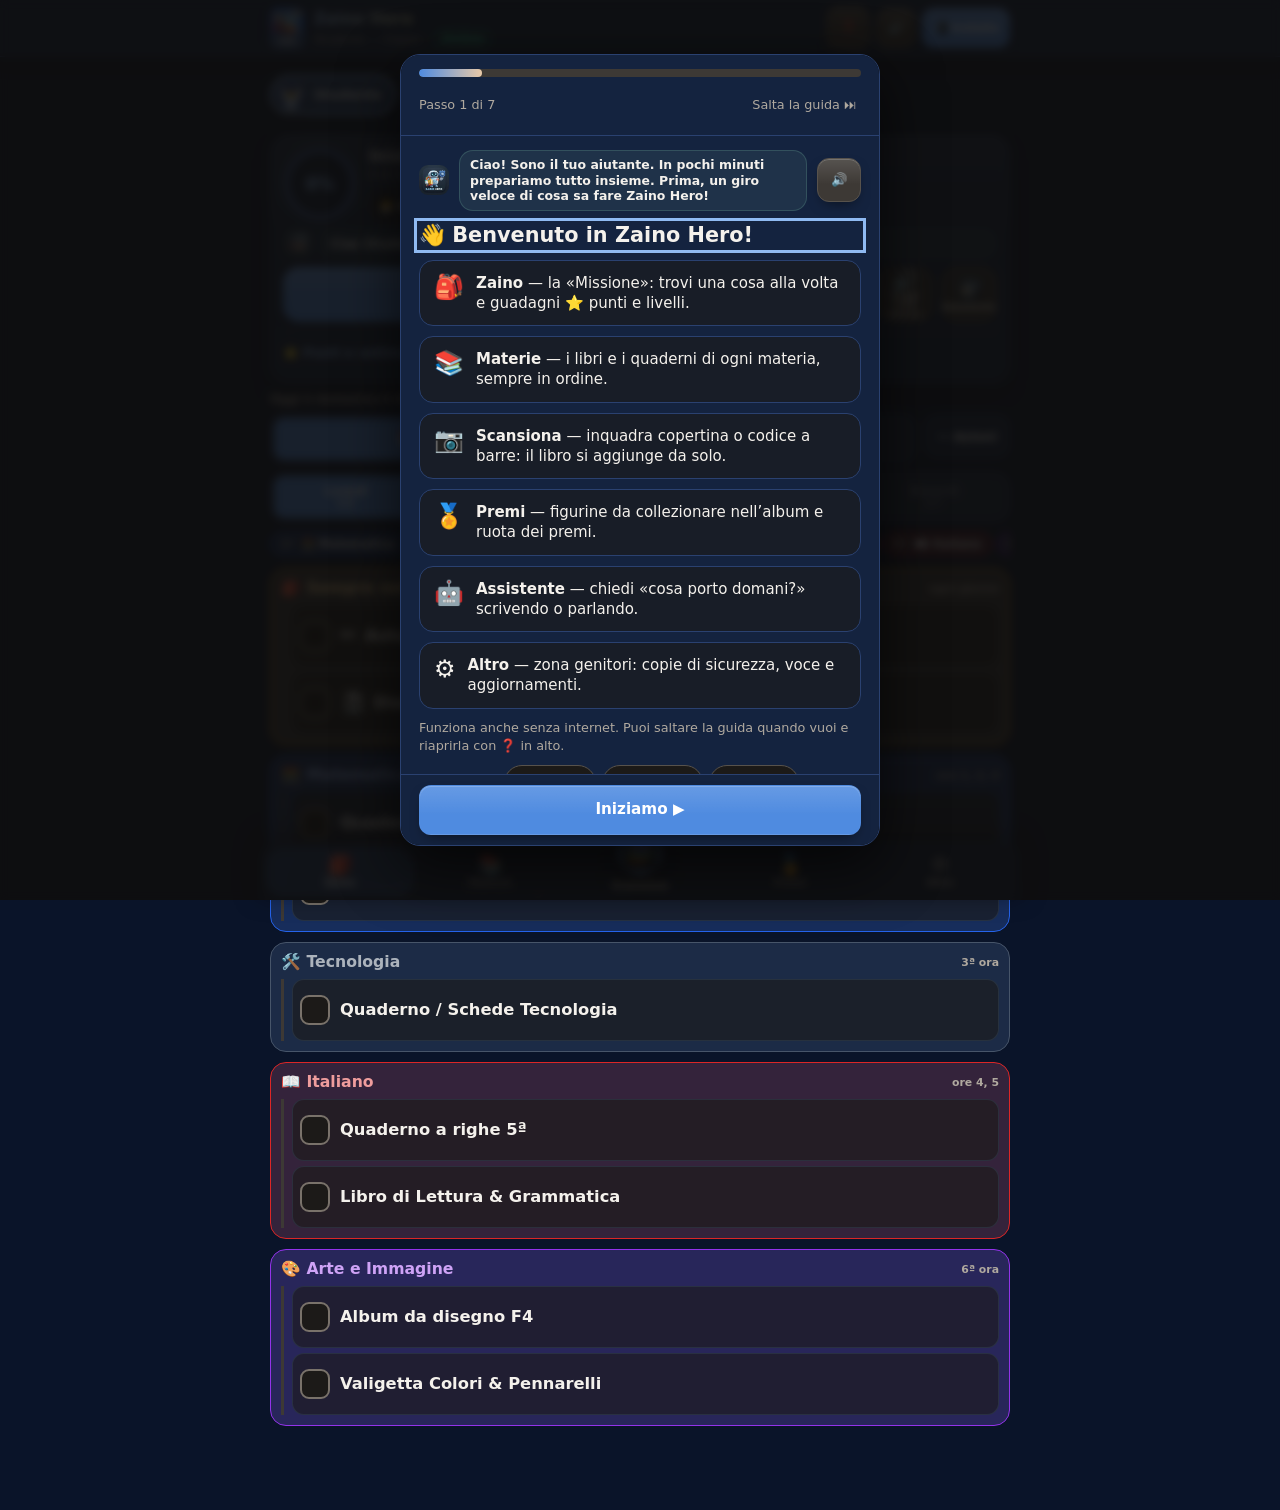
==== commit dba6eef0: "Add files via upload" ====
--- a/index.html
+++ b/index.html
@@ -14,7 +14,7 @@
 <meta name="mobile-web-app-capable" content="yes">
 <meta name="apple-mobile-web-app-status-bar-style" content="black-translucent">
 <meta name="apple-mobile-web-app-title" content="Zaino Hero">
-<link rel="stylesheet" href="styles.css?v=38">
+<link rel="stylesheet" href="styles.css?v=41">
 </head>
 <body>
 
--- a/styles.css
+++ b/styles.css
@@ -1015,3 +1015,68 @@
  .avatar-opt:has(input[value^="robot-"]) img,.sticker{transition:none}
  .sticker:hover{transform:none}
 }
+
+/* v39 — mondi dei robot: ogni eroe ha il suo sfondo illustrato */
+html[data-theme="arena"]{--bg:#1d100a;--card:#2f1c12;--card2:#27170f;--line:#5a3822;--ind:#d9822f;--ind2:#f6b36b;--glow:transparent;--warm:#fde047;--bgimg:url(bg/robot-arena.svg)}
+.theme-chip.t-arena{background:linear-gradient(#0002,#0002),url(bg/robot-arena.svg) center/cover,#2f1c12}
+html[data-theme="circuito"]{--bg:#17130a;--card:#2a2310;--card2:#231d0d;--line:#54461c;--ind:#d4a90f;--ind2:#f4d453;--glow:transparent;--warm:#fff7ae;--bgimg:url(bg/robot-circuito.svg)}
+.theme-chip.t-circuito{background:linear-gradient(#0002,#0002),url(bg/robot-circuito.svg) center/cover,#2a2310}
+html[data-theme="pixel"]{--bg:#120d26;--card:#1f1840;--card2:#191337;--line:#3d3380;--ind:#8b6fe0;--ind2:#b9a6f5;--glow:transparent;--warm:#67e8f9;--bgimg:url(bg/robot-pixel.svg)}
+.theme-chip.t-pixel{background:linear-gradient(#0002,#0002),url(bg/robot-pixel.svg) center/cover,#1f1840}
+html[data-theme="biblioteca"]{--bg:#0a1429;--card:#14233f;--card2:#101d36;--line:#2a4170;--ind:#4f8be0;--ind2:#8fbaf2;--glow:transparent;--warm:#fcd34d;--bgimg:url(bg/robot-biblioteca.svg)}
+.theme-chip.t-biblioteca{background:linear-gradient(#0002,#0002),url(bg/robot-biblioteca.svg) center/cover,#14233f}
+html[data-theme="cristalli"]{--bg:#1d0b24;--card:#2e1638;--card2:#261230;--line:#5a2b6b;--ind:#c05fd0;--ind2:#e6a4ee;--glow:transparent;--warm:#fdf4ff;--bgimg:url(bg/robot-cristalli.svg)}
+.theme-chip.t-cristalli{background:linear-gradient(#0002,#0002),url(bg/robot-cristalli.svg) center/cover,#2e1638}
+html[data-theme="aurora"]{--bg:#06191a;--card:#0f2c2c;--card2:#0c2425;--line:#1f5252;--ind:#2fb8a6;--ind2:#7fe0d2;--glow:transparent;--warm:#f9a8d4;--bgimg:url(bg/robot-aurora.svg)}
+.theme-chip.t-aurora{background:linear-gradient(#0002,#0002),url(bg/robot-aurora.svg) center/cover,#0f2c2c}
+html[data-theme="ologramma"]{--bg:#0d0f2a;--card:#171a42;--card2:#12143a;--line:#33398a;--ind:#6571e6;--ind2:#a7b0f5;--glow:transparent;--warm:#7dd3fc;--bgimg:url(bg/robot-ologramma.svg)}
+.theme-chip.t-ologramma{background:linear-gradient(#0002,#0002),url(bg/robot-ologramma.svg) center/cover,#171a42}
+html[data-theme="solare"]{--bg:#240f06;--card:#3a1b0d;--card2:#311609;--line:#6b3419;--ind:#e5701f;--ind2:#fbae6d;--glow:transparent;--warm:#fef08a;--bgimg:url(bg/robot-solare.svg)}
+.theme-chip.t-solare{background:linear-gradient(#0002,#0002),url(bg/robot-solare.svg) center/cover,#3a1b0d}
+html[data-theme="arena"] body::before,html[data-theme="circuito"] body::before,html[data-theme="pixel"] body::before,html[data-theme="biblioteca"] body::before,html[data-theme="cristalli"] body::before,html[data-theme="aurora"] body::before,html[data-theme="ologramma"] body::before,html[data-theme="solare"] body::before{content:"";position:fixed;inset:0;z-index:-1;pointer-events:none;background:var(--bgimg) center top/cover no-repeat,var(--bg)}
+html[data-theme="arena"] .card,html[data-theme="circuito"] .card,html[data-theme="pixel"] .card,html[data-theme="biblioteca"] .card,html[data-theme="cristalli"] .card,html[data-theme="aurora"] .card,html[data-theme="ologramma"] .card,html[data-theme="solare"] .card{background-color:color-mix(in srgb,var(--card) 90%,transparent);backdrop-filter:blur(6px)}
+
+/* v39 — qualità grafica: profondità, luce e bordi più curati su tutta l'app */
+.card{background-image:linear-gradient(180deg,#ffffff0d,#ffffff00 42%);border:1px solid var(--line);box-shadow:0 1px 0 #ffffff14 inset,0 10px 26px -12px #000a,0 2px 6px -2px #0006;border-radius:18px}
+.btn{background-image:linear-gradient(180deg,#ffffff22,#ffffff00 60%);box-shadow:0 1px 0 #ffffff30 inset,0 6px 14px -6px #0009;transition:transform .12s,box-shadow .2s,filter .2s}
+.btn:active{transform:translateY(1px) scale(.985);box-shadow:0 1px 0 #ffffff20 inset,0 2px 6px -3px #000a}
+.btn:hover{filter:brightness(1.08)}
+img{image-rendering:auto;-webkit-font-smoothing:antialiased}
+.avatar-opt img,.kid img,.guide-sum img,.ava{border-radius:50%;box-shadow:0 0 0 2px #ffffff26,0 6px 14px -6px #000c;background:#0003}
+.avatar-opt input:checked+img{box-shadow:0 0 0 3px var(--ind2),0 0 18px var(--ind);transform:scale(1.08)}
+.avatar-opt img{transition:transform .18s,box-shadow .2s}
+.theme-chip{border-radius:14px;box-shadow:0 1px 0 #ffffff26 inset,0 6px 14px -8px #000}
+.theme-group{letter-spacing:.02em;font-weight:700}
+@media (prefers-reduced-motion:reduce){.btn,.avatar-opt img{transition:none}}
+
+
+/* v40 — illustrazioni delle figurine: ogni tema ha la sua scena dietro al soggetto, luce lucida e scintille per le rare */
+.cf-scene{position:absolute;inset:0;pointer-events:none;opacity:.9}
+.cf-scene::before,.cf-scene::after{content:"";position:absolute;left:0;right:0}
+.cf-scene::after{bottom:0;height:34%}
+.cf-art::after{content:"";position:absolute;inset:0;pointer-events:none;background:linear-gradient(115deg,#fff0 30%,#ffffff38 44%,#fff0 58%),radial-gradient(120% 70% at 50% 120%,#0000002e,transparent 60%)}
+.cf-em{filter:drop-shadow(0 0 .7cqw #fff) drop-shadow(0 0 .7cqw #fff) drop-shadow(0 3cqw 1.6cqw #0007) saturate(1.15) contrast(1.05)}
+.sc-an .cf-scene::after,.sc-na .cf-scene::after{background:radial-gradient(90% 100% at 20% 100%,#3f9b4a 55%,transparent 56%),radial-gradient(90% 100% at 85% 100%,#2f7d3b 55%,transparent 56%)}
+.sc-an .cf-scene::before,.sc-na .cf-scene::before{top:8%;left:auto;right:10%;width:18cqw;height:18cqw;border-radius:50%;background:radial-gradient(#fff6b8,#ffd447 60%,#ffb02e);box-shadow:0 0 5cqw #ffe06b99}
+.sc-sp .cf-scene{background:radial-gradient(.5cqw .5cqw at 18% 22%,#fff,transparent),radial-gradient(.4cqw .4cqw at 70% 14%,#fff,transparent),radial-gradient(.6cqw .6cqw at 84% 48%,#fff,transparent),radial-gradient(.4cqw .4cqw at 30% 60%,#fff,transparent),radial-gradient(.5cqw .5cqw at 55% 32%,#bfe,transparent)}
+.sc-sp .cf-scene::before{top:12%;left:8%;width:16cqw;height:16cqw;border-radius:50%;background:radial-gradient(circle at 35% 30%,#ffd9a3,#e07a5f 60%,#7a2e3a)}
+.sc-sg .cf-scene::after{height:40%;background:repeating-linear-gradient(90deg,#3aa655 0 8cqw,#2f9249 8cqw 16cqw);border-top:.6cqw solid #fffc}
+.sc-ci .cf-scene::after{height:38%;background:conic-gradient(#e4372f 25%,#fff 0 50%,#e4372f 0 75%,#fff 0) 0 0/10cqw 10cqw}
+.sc-fa .cf-scene::after{height:46%;background:#2b1850;clip-path:polygon(0 100%,0 40%,8% 40%,8% 22%,12% 10%,16% 22%,16% 40%,34% 40%,34% 28%,38% 14%,42% 28%,42% 40%,60% 40%,60% 24%,64% 8%,68% 24%,68% 40%,88% 40%,88% 30%,92% 16%,96% 30%,96% 100%)}
+.sc-me .cf-scene::after{height:30%;background:linear-gradient(#4a4f5c,#33373f);border-top:.8cqw solid #ffffffaa}
+.sc-me .cf-scene::before{top:14%;left:10%;width:26cqw;height:9cqw;border-radius:99px;background:#fffd;box-shadow:16cqw 10cqw 0 -1cqw #ffffffb0}
+.sc-mu .cf-scene{background:conic-gradient(from 160deg at 50% -8%,#ffffff40 0 16deg,#fff0 16deg 28deg,#ffffff30 28deg 44deg,#fff0 44deg 360deg)}
+.sc-sc .cf-scene{background:repeating-linear-gradient(0deg,#4a7cd433 0 .5cqw,transparent .5cqw 7cqw),linear-gradient(90deg,#e0555566 0 .6cqw,transparent .6cqw) 12cqw 0/100% 100% no-repeat}
+.sc-gi .cf-scene{background:radial-gradient(1.4cqw 1.4cqw at 16% 24%,#ff5c8a,transparent),radial-gradient(1.2cqw 1.2cqw at 78% 18%,#ffd84d,transparent),radial-gradient(1.4cqw 1.4cqw at 86% 60%,#4de0b3,transparent),radial-gradient(1.2cqw 1.2cqw at 22% 66%,#6aa8ff,transparent),radial-gradient(1cqw 1cqw at 52% 12%,#fff,transparent)}
+.sc-ma .cf-scene::after{height:36%;background:radial-gradient(7cqw 4cqw at 7cqw 0,transparent 68%,#2b9fd8 70%) 0 0/14cqw 8cqw repeat-x,linear-gradient(#2b9fd8,#0f5f9a);}
+.sc-vi .cf-scene::after{height:46%;background:linear-gradient(#5a6b8a,#2d3a55);clip-path:polygon(0 100%,0 62%,22% 22%,40% 56%,58% 12%,80% 54%,100% 34%,100% 100%)}
+.sc-la .cf-scene::after{height:44%;background:#243a5e;clip-path:polygon(0 100%,0 46%,10% 46%,10% 22%,22% 22%,22% 52%,34% 52%,34% 12%,48% 12%,48% 44%,60% 44%,60% 28%,74% 28%,74% 58%,88% 58%,88% 36%,100% 36%,100% 100%)}
+.sc-fe .cf-scene{background:radial-gradient(1.2cqw 1.2cqw at 20% 20%,#ffd84d,transparent),radial-gradient(1.2cqw 1.2cqw at 74% 26%,#ff6b9d,transparent),radial-gradient(1.2cqw 1.2cqw at 50% 12%,#7be0ff,transparent),radial-gradient(1.2cqw 1.2cqw at 85% 58%,#ffd84d,transparent),radial-gradient(1.2cqw 1.2cqw at 14%58%,#9dffb0,transparent)}
+.re .cf-art::before,.rl .cf-art::before{content:"";position:absolute;inset:0;z-index:2;pointer-events:none;background:radial-gradient(1cqw 1cqw at 18% 30%,#fff,transparent),radial-gradient(.8cqw .8cqw at 80% 22%,#fff,transparent),radial-gradient(1.1cqw 1.1cqw at 72% 70%,#fff,transparent),radial-gradient(.8cqw .8cqw at 26% 78%,#fff,transparent);animation:zTw 2.4s ease-in-out infinite alternate}
+.rl .cf-art::before{filter:drop-shadow(0 0 1cqw gold)}
+@keyframes zTw{from{opacity:.35}to{opacity:1}}
+@media (prefers-reduced-motion:reduce){.re .cf-art::before,.rl .cf-art::before{animation:none}}
+
+/* v41 — illustrazioni originali delle figurine */
+.cf-img{position:relative;width:58cqw;height:auto;margin-top:-4cqw;filter:drop-shadow(0 0 .7cqw #fff) drop-shadow(0 0 .7cqw #fff) drop-shadow(0 2.6cqw 1.6cqw #0007)}
+@container (max-width:54px){.cf-img{margin-top:0;width:64cqw}}
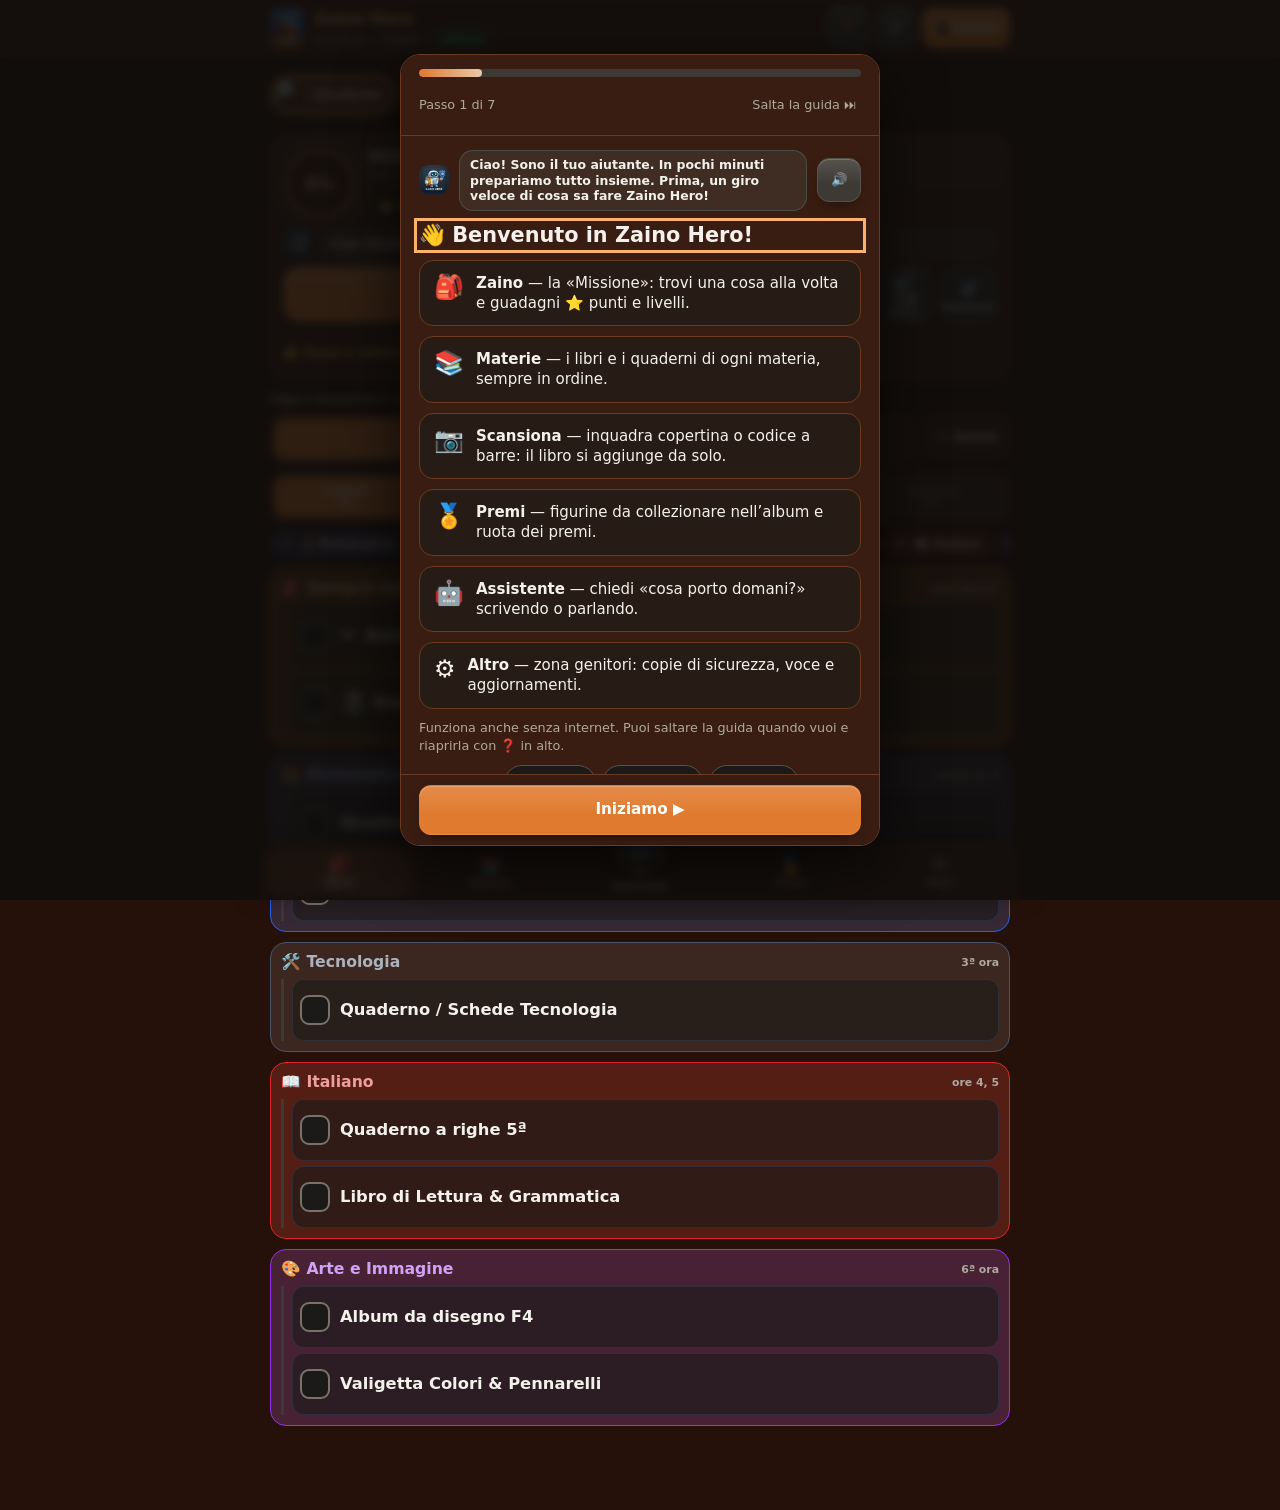
==== commit a32bba9c: "Add files via upload" ====
--- a/index.html
+++ b/index.html
@@ -14,7 +14,7 @@
 <meta name="mobile-web-app-capable" content="yes">
 <meta name="apple-mobile-web-app-status-bar-style" content="black-translucent">
 <meta name="apple-mobile-web-app-title" content="Zaino Hero">
-<link rel="stylesheet" href="styles.css?v=41">
+<link rel="stylesheet" href="styles.css?v=44">
 </head>
 <body>
 
--- a/styles.css
+++ b/styles.css
@@ -1016,26 +1016,29 @@
  .sticker:hover{transform:none}
 }
 
-/* v39 — mondi dei robot: ogni eroe ha il suo sfondo illustrato */
-html[data-theme="arena"]{--bg:#1d100a;--card:#2f1c12;--card2:#27170f;--line:#5a3822;--ind:#d9822f;--ind2:#f6b36b;--glow:transparent;--warm:#fde047;--bgimg:url(bg/robot-arena.svg)}
-.theme-chip.t-arena{background:linear-gradient(#0002,#0002),url(bg/robot-arena.svg) center/cover,#2f1c12}
-html[data-theme="circuito"]{--bg:#17130a;--card:#2a2310;--card2:#231d0d;--line:#54461c;--ind:#d4a90f;--ind2:#f4d453;--glow:transparent;--warm:#fff7ae;--bgimg:url(bg/robot-circuito.svg)}
-.theme-chip.t-circuito{background:linear-gradient(#0002,#0002),url(bg/robot-circuito.svg) center/cover,#2a2310}
-html[data-theme="pixel"]{--bg:#120d26;--card:#1f1840;--card2:#191337;--line:#3d3380;--ind:#8b6fe0;--ind2:#b9a6f5;--glow:transparent;--warm:#67e8f9;--bgimg:url(bg/robot-pixel.svg)}
-.theme-chip.t-pixel{background:linear-gradient(#0002,#0002),url(bg/robot-pixel.svg) center/cover,#1f1840}
-html[data-theme="biblioteca"]{--bg:#0a1429;--card:#14233f;--card2:#101d36;--line:#2a4170;--ind:#4f8be0;--ind2:#8fbaf2;--glow:transparent;--warm:#fcd34d;--bgimg:url(bg/robot-biblioteca.svg)}
-.theme-chip.t-biblioteca{background:linear-gradient(#0002,#0002),url(bg/robot-biblioteca.svg) center/cover,#14233f}
-html[data-theme="cristalli"]{--bg:#1d0b24;--card:#2e1638;--card2:#261230;--line:#5a2b6b;--ind:#c05fd0;--ind2:#e6a4ee;--glow:transparent;--warm:#fdf4ff;--bgimg:url(bg/robot-cristalli.svg)}
-.theme-chip.t-cristalli{background:linear-gradient(#0002,#0002),url(bg/robot-cristalli.svg) center/cover,#2e1638}
-html[data-theme="aurora"]{--bg:#06191a;--card:#0f2c2c;--card2:#0c2425;--line:#1f5252;--ind:#2fb8a6;--ind2:#7fe0d2;--glow:transparent;--warm:#f9a8d4;--bgimg:url(bg/robot-aurora.svg)}
-.theme-chip.t-aurora{background:linear-gradient(#0002,#0002),url(bg/robot-aurora.svg) center/cover,#0f2c2c}
-html[data-theme="ologramma"]{--bg:#0d0f2a;--card:#171a42;--card2:#12143a;--line:#33398a;--ind:#6571e6;--ind2:#a7b0f5;--glow:transparent;--warm:#7dd3fc;--bgimg:url(bg/robot-ologramma.svg)}
-.theme-chip.t-ologramma{background:linear-gradient(#0002,#0002),url(bg/robot-ologramma.svg) center/cover,#171a42}
-html[data-theme="solare"]{--bg:#240f06;--card:#3a1b0d;--card2:#311609;--line:#6b3419;--ind:#e5701f;--ind2:#fbae6d;--glow:transparent;--warm:#fef08a;--bgimg:url(bg/robot-solare.svg)}
-.theme-chip.t-solare{background:linear-gradient(#0002,#0002),url(bg/robot-solare.svg) center/cover,#3a1b0d}
-html[data-theme="arena"] body::before,html[data-theme="circuito"] body::before,html[data-theme="pixel"] body::before,html[data-theme="biblioteca"] body::before,html[data-theme="cristalli"] body::before,html[data-theme="aurora"] body::before,html[data-theme="ologramma"] body::before,html[data-theme="solare"] body::before{content:"";position:fixed;inset:0;z-index:-1;pointer-events:none;background:var(--bgimg) center top/cover no-repeat,var(--bg)}
-html[data-theme="arena"] .card,html[data-theme="circuito"] .card,html[data-theme="pixel"] .card,html[data-theme="biblioteca"] .card,html[data-theme="cristalli"] .card,html[data-theme="aurora"] .card,html[data-theme="ologramma"] .card,html[data-theme="solare"] .card{background-color:color-mix(in srgb,var(--card) 90%,transparent);backdrop-filter:blur(6px)}
-
+/* v42 — un mondo per ogni eroe: sfondo ricavato dalla sua illustrazione */
+html[data-theme="mago"]{--bg:#26110a;--card:#3a1d12;--card2:#3a1d12;--line:#6b3a20;--ind:#e07a2f;--ind2:#fbb26b;--glow:transparent;--warm:#fbb26b;--bgimg:url(bg/eroe-mago.webp)}
+.theme-chip.t-mago{background:linear-gradient(#0002,#0002),url(bg/eroe-mago.webp) center/cover,#3a1d12}
+html[data-theme="guerriero"]{--bg:#0d1030;--card:#171c4a;--card2:#171c4a;--line:#33409a;--ind:#4f7be8;--ind2:#9bb8ff;--glow:transparent;--warm:#9bb8ff;--bgimg:url(bg/eroe-guerriero.webp)}
+.theme-chip.t-guerriero{background:linear-gradient(#0002,#0002),url(bg/eroe-guerriero.webp) center/cover,#171c4a}
+html[data-theme="ingegnere"]{--bg:#1f140b;--card:#33220f;--card2:#33220f;--line:#5f4020;--ind:#c98a2b;--ind2:#f0be6a;--glow:transparent;--warm:#f0be6a;--bgimg:url(bg/eroe-ingegnere.webp)}
+.theme-chip.t-ingegnere{background:linear-gradient(#0002,#0002),url(bg/eroe-ingegnere.webp) center/cover,#33220f}
+html[data-theme="esploratore"]{--bg:#2a2108;--card:#3d3010;--card2:#3d3010;--line:#6f5a1c;--ind:#d9a516;--ind2:#f7d65a;--glow:transparent;--warm:#f7d65a;--bgimg:url(bg/eroe-esploratore.webp)}
+.theme-chip.t-esploratore{background:linear-gradient(#0002,#0002),url(bg/eroe-esploratore.webp) center/cover,#3d3010}
+html[data-theme="astro"]{--bg:#080f2a;--card:#12204a;--card2:#12204a;--line:#2a4690;--ind:#3d8bff;--ind2:#8fc3ff;--glow:transparent;--warm:#8fc3ff;--bgimg:url(bg/eroe-astro.webp)}
+.theme-chip.t-astro{background:linear-gradient(#0002,#0002),url(bg/eroe-astro.webp) center/cover,#12204a}
+html[data-theme="maga"]{--bg:#2a0c1c;--card:#401530;--card2:#401530;--line:#7a2a58;--ind:#d9457f;--ind2:#ff9ac4;--glow:transparent;--warm:#ff9ac4;--bgimg:url(bg/eroe-maga.webp)}
+.theme-chip.t-maga{background:linear-gradient(#0002,#0002),url(bg/eroe-maga.webp) center/cover,#401530}
+html[data-theme="guerriera"]{--bg:#1d1038;--card:#2e1b55;--card2:#2e1b55;--line:#59389a;--ind:#a06bf0;--ind2:#d4b2ff;--glow:transparent;--warm:#d4b2ff;--bgimg:url(bg/eroe-guerriera.webp)}
+.theme-chip.t-guerriera{background:linear-gradient(#0002,#0002),url(bg/eroe-guerriera.webp) center/cover,#2e1b55}
+html[data-theme="ingegnera"]{--bg:#231a10;--card:#392a18;--card2:#392a18;--line:#6a5030;--ind:#d19a52;--ind2:#f2cf96;--glow:transparent;--warm:#f2cf96;--bgimg:url(bg/eroe-ingegnera.webp)}
+.theme-chip.t-ingegnera{background:linear-gradient(#0002,#0002),url(bg/eroe-ingegnera.webp) center/cover,#392a18}
+html[data-theme="studiosa"]{--bg:#07201a;--card:#0f352b;--card2:#0f352b;--line:#1f6a52;--ind:#2fb985;--ind2:#7fe5bd;--glow:transparent;--warm:#7fe5bd;--bgimg:url(bg/eroe-studiosa.webp)}
+.theme-chip.t-studiosa{background:linear-gradient(#0002,#0002),url(bg/eroe-studiosa.webp) center/cover,#0f352b}
+html[data-theme="sognatrice"]{--bg:#2a0f33;--card:#40194d;--card2:#40194d;--line:#7d3a8f;--ind:#d86be0;--ind2:#f3a8f5;--glow:transparent;--warm:#f3a8f5;--bgimg:url(bg/eroe-sognatrice.webp)}
+.theme-chip.t-sognatrice{background:linear-gradient(#0002,#0002),url(bg/eroe-sognatrice.webp) center/cover,#40194d}
+html[data-theme="mago"] body::before,html[data-theme="guerriero"] body::before,html[data-theme="ingegnere"] body::before,html[data-theme="esploratore"] body::before,html[data-theme="astro"] body::before,html[data-theme="maga"] body::before,html[data-theme="guerriera"] body::before,html[data-theme="ingegnera"] body::before,html[data-theme="studiosa"] body::before,html[data-theme="sognatrice"] body::before{content:"";position:fixed;inset:0;z-index:-1;pointer-events:none;background:var(--bgimg) center top/cover no-repeat,var(--bg)}
+html[data-theme="mago"] .card,html[data-theme="guerriero"] .card,html[data-theme="ingegnere"] .card,html[data-theme="esploratore"] .card,html[data-theme="astro"] .card,html[data-theme="maga"] .card,html[data-theme="guerriera"] .card,html[data-theme="ingegnera"] .card,html[data-theme="studiosa"] .card,html[data-theme="sognatrice"] .card{background-color:color-mix(in srgb,var(--card) 88%,transparent);backdrop-filter:blur(6px)}
 /* v39 — qualità grafica: profondità, luce e bordi più curati su tutta l'app */
 .card{background-image:linear-gradient(180deg,#ffffff0d,#ffffff00 42%);border:1px solid var(--line);box-shadow:0 1px 0 #ffffff14 inset,0 10px 26px -12px #000a,0 2px 6px -2px #0006;border-radius:18px}
 .btn{background-image:linear-gradient(180deg,#ffffff22,#ffffff00 60%);box-shadow:0 1px 0 #ffffff30 inset,0 6px 14px -6px #0009;transition:transform .12s,box-shadow .2s,filter .2s}
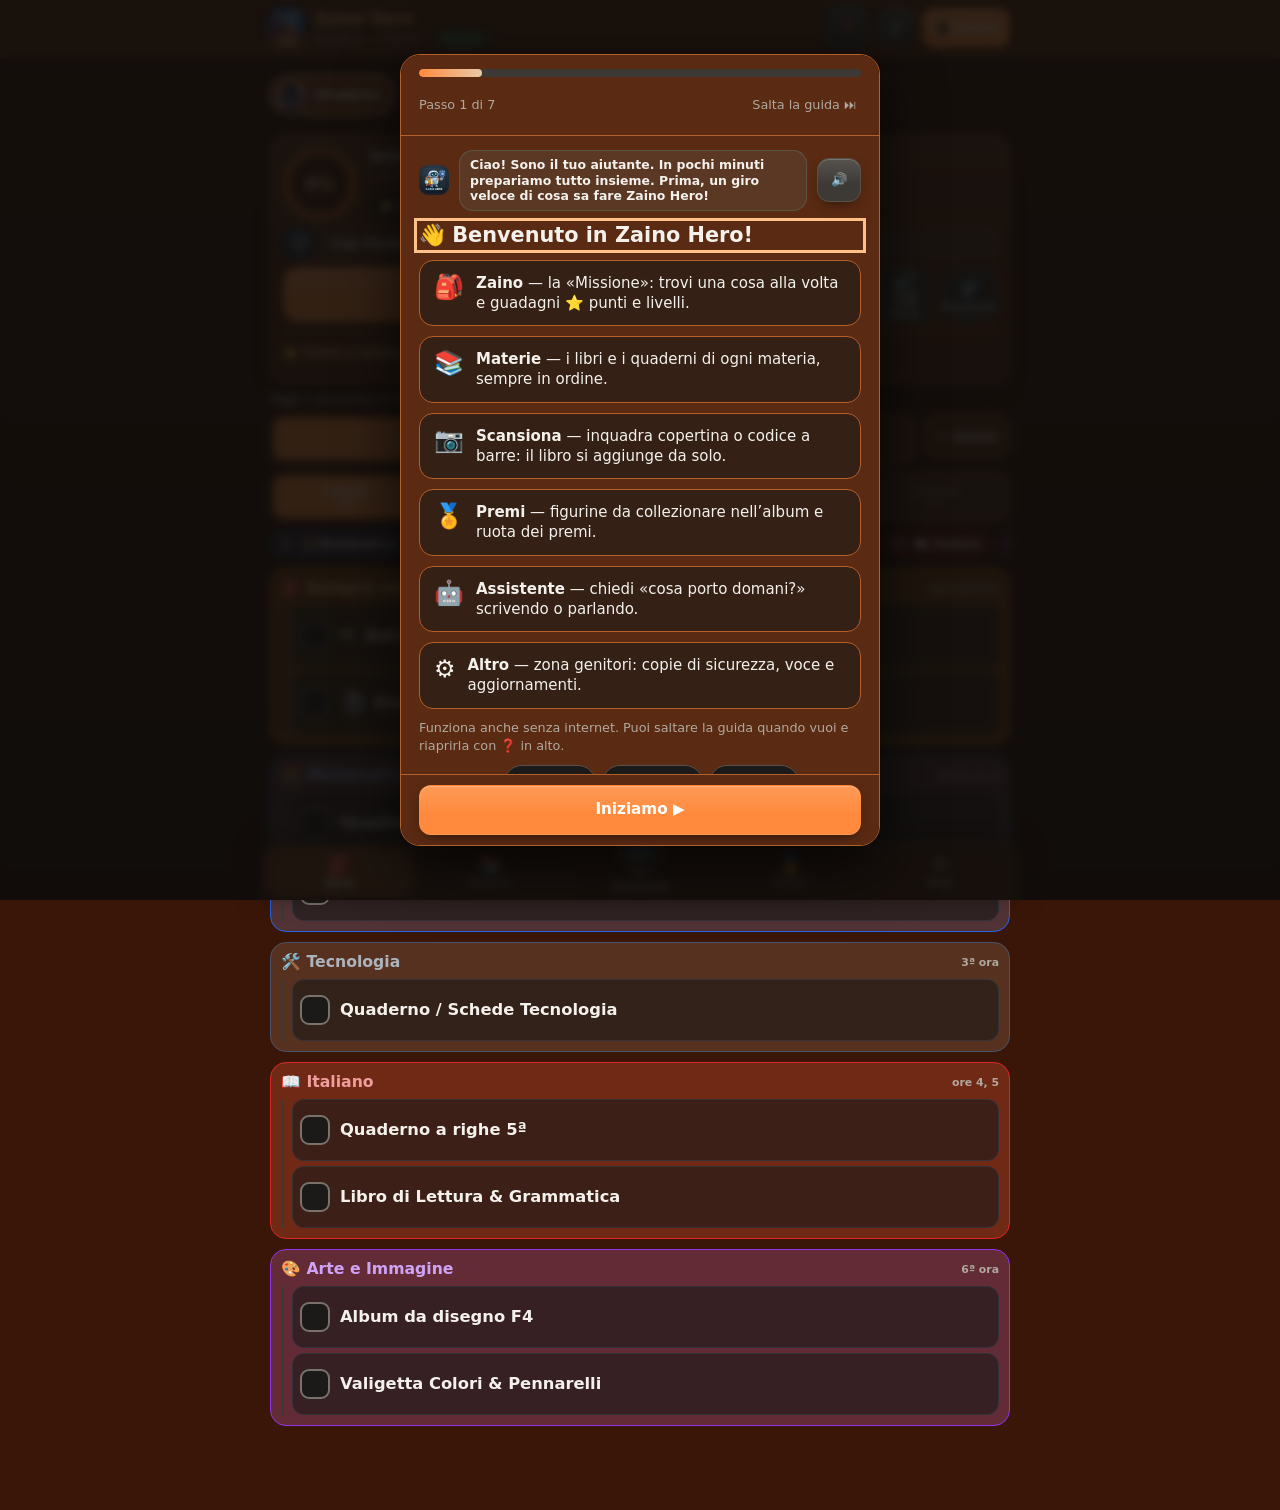
==== commit 1b4f1259: "Add files via upload" ====
--- a/index.html
+++ b/index.html
@@ -14,7 +14,7 @@
 <meta name="mobile-web-app-capable" content="yes">
 <meta name="apple-mobile-web-app-status-bar-style" content="black-translucent">
 <meta name="apple-mobile-web-app-title" content="Zaino Hero">
-<link rel="stylesheet" href="styles.css?v=44">
+<link rel="stylesheet" href="styles.css?v=46">
 </head>
 <body>
 
--- a/styles.css
+++ b/styles.css
@@ -1016,29 +1016,47 @@
  .sticker:hover{transform:none}
 }
 
-/* v42 — un mondo per ogni eroe: sfondo ricavato dalla sua illustrazione */
-html[data-theme="mago"]{--bg:#26110a;--card:#3a1d12;--card2:#3a1d12;--line:#6b3a20;--ind:#e07a2f;--ind2:#fbb26b;--glow:transparent;--warm:#fbb26b;--bgimg:url(bg/eroe-mago.webp)}
-.theme-chip.t-mago{background:linear-gradient(#0002,#0002),url(bg/eroe-mago.webp) center/cover,#3a1d12}
-html[data-theme="guerriero"]{--bg:#0d1030;--card:#171c4a;--card2:#171c4a;--line:#33409a;--ind:#4f7be8;--ind2:#9bb8ff;--glow:transparent;--warm:#9bb8ff;--bgimg:url(bg/eroe-guerriero.webp)}
-.theme-chip.t-guerriero{background:linear-gradient(#0002,#0002),url(bg/eroe-guerriero.webp) center/cover,#171c4a}
-html[data-theme="ingegnere"]{--bg:#1f140b;--card:#33220f;--card2:#33220f;--line:#5f4020;--ind:#c98a2b;--ind2:#f0be6a;--glow:transparent;--warm:#f0be6a;--bgimg:url(bg/eroe-ingegnere.webp)}
-.theme-chip.t-ingegnere{background:linear-gradient(#0002,#0002),url(bg/eroe-ingegnere.webp) center/cover,#33220f}
-html[data-theme="esploratore"]{--bg:#2a2108;--card:#3d3010;--card2:#3d3010;--line:#6f5a1c;--ind:#d9a516;--ind2:#f7d65a;--glow:transparent;--warm:#f7d65a;--bgimg:url(bg/eroe-esploratore.webp)}
-.theme-chip.t-esploratore{background:linear-gradient(#0002,#0002),url(bg/eroe-esploratore.webp) center/cover,#3d3010}
-html[data-theme="astro"]{--bg:#080f2a;--card:#12204a;--card2:#12204a;--line:#2a4690;--ind:#3d8bff;--ind2:#8fc3ff;--glow:transparent;--warm:#8fc3ff;--bgimg:url(bg/eroe-astro.webp)}
-.theme-chip.t-astro{background:linear-gradient(#0002,#0002),url(bg/eroe-astro.webp) center/cover,#12204a}
-html[data-theme="maga"]{--bg:#2a0c1c;--card:#401530;--card2:#401530;--line:#7a2a58;--ind:#d9457f;--ind2:#ff9ac4;--glow:transparent;--warm:#ff9ac4;--bgimg:url(bg/eroe-maga.webp)}
-.theme-chip.t-maga{background:linear-gradient(#0002,#0002),url(bg/eroe-maga.webp) center/cover,#401530}
-html[data-theme="guerriera"]{--bg:#1d1038;--card:#2e1b55;--card2:#2e1b55;--line:#59389a;--ind:#a06bf0;--ind2:#d4b2ff;--glow:transparent;--warm:#d4b2ff;--bgimg:url(bg/eroe-guerriera.webp)}
-.theme-chip.t-guerriera{background:linear-gradient(#0002,#0002),url(bg/eroe-guerriera.webp) center/cover,#2e1b55}
-html[data-theme="ingegnera"]{--bg:#231a10;--card:#392a18;--card2:#392a18;--line:#6a5030;--ind:#d19a52;--ind2:#f2cf96;--glow:transparent;--warm:#f2cf96;--bgimg:url(bg/eroe-ingegnera.webp)}
-.theme-chip.t-ingegnera{background:linear-gradient(#0002,#0002),url(bg/eroe-ingegnera.webp) center/cover,#392a18}
-html[data-theme="studiosa"]{--bg:#07201a;--card:#0f352b;--card2:#0f352b;--line:#1f6a52;--ind:#2fb985;--ind2:#7fe5bd;--glow:transparent;--warm:#7fe5bd;--bgimg:url(bg/eroe-studiosa.webp)}
-.theme-chip.t-studiosa{background:linear-gradient(#0002,#0002),url(bg/eroe-studiosa.webp) center/cover,#0f352b}
-html[data-theme="sognatrice"]{--bg:#2a0f33;--card:#40194d;--card2:#40194d;--line:#7d3a8f;--ind:#d86be0;--ind2:#f3a8f5;--glow:transparent;--warm:#f3a8f5;--bgimg:url(bg/eroe-sognatrice.webp)}
-.theme-chip.t-sognatrice{background:linear-gradient(#0002,#0002),url(bg/eroe-sognatrice.webp) center/cover,#40194d}
-html[data-theme="mago"] body::before,html[data-theme="guerriero"] body::before,html[data-theme="ingegnere"] body::before,html[data-theme="esploratore"] body::before,html[data-theme="astro"] body::before,html[data-theme="maga"] body::before,html[data-theme="guerriera"] body::before,html[data-theme="ingegnera"] body::before,html[data-theme="studiosa"] body::before,html[data-theme="sognatrice"] body::before{content:"";position:fixed;inset:0;z-index:-1;pointer-events:none;background:var(--bgimg) center top/cover no-repeat,var(--bg)}
-html[data-theme="mago"] .card,html[data-theme="guerriero"] .card,html[data-theme="ingegnere"] .card,html[data-theme="esploratore"] .card,html[data-theme="astro"] .card,html[data-theme="maga"] .card,html[data-theme="guerriera"] .card,html[data-theme="ingegnera"] .card,html[data-theme="studiosa"] .card,html[data-theme="sognatrice"] .card{background-color:color-mix(in srgb,var(--card) 88%,transparent);backdrop-filter:blur(6px)}
+/* v46 — un mondo per ogni eroe: colori presi dal suo personaggio */
+html[data-theme="mago"]{--bg:#3a1608;--card:#5a2a12;--card2:color-mix(in srgb,#5a2a12 78%,#000);--line:color-mix(in srgb,#ff8a3d 55%,#5a2a12);--ind:#ff8a3d;--ind2:#ffc08a;--glow:transparent;--warm:#ffd37a;--bgimg:url(bg/eroe-mago.webp)}
+.theme-chip.t-mago{background:linear-gradient(#0002,#0002),url(bg/eroe-mago.webp) center/cover,#5a2a12;border:2px solid #ff8a3d}
+.zh-av:has(input[value="eroe-mago"]) img{border-color:#ff8a3d;box-shadow:0 0 0 2px #5a2a12,0 4px 12px #ff8a3d66}
+html[data-theme="guerriero"]{--bg:#0b1240;--card:#16236b;--card2:color-mix(in srgb,#16236b 78%,#000);--line:color-mix(in srgb,#3d7bff 55%,#16236b);--ind:#3d7bff;--ind2:#8fe3ff;--glow:transparent;--warm:#ff9a3d;--bgimg:url(bg/eroe-guerriero.webp)}
+.theme-chip.t-guerriero{background:linear-gradient(#0002,#0002),url(bg/eroe-guerriero.webp) center/cover,#16236b;border:2px solid #3d7bff}
+.zh-av:has(input[value="eroe-guerriero"]) img{border-color:#3d7bff;box-shadow:0 0 0 2px #16236b,0 4px 12px #3d7bff66}
+html[data-theme="ingegnere"]{--bg:#2b1a0c;--card:#46301a;--card2:color-mix(in srgb,#46301a 78%,#000);--line:color-mix(in srgb,#d28a3a 55%,#46301a);--ind:#d28a3a;--ind2:#f0c274;--glow:transparent;--warm:#7fd6c2;--bgimg:url(bg/eroe-ingegnere.webp)}
+.theme-chip.t-ingegnere{background:linear-gradient(#0002,#0002),url(bg/eroe-ingegnere.webp) center/cover,#46301a;border:2px solid #d28a3a}
+.zh-av:has(input[value="eroe-ingegnere"]) img{border-color:#d28a3a;box-shadow:0 0 0 2px #46301a,0 4px 12px #d28a3a66}
+html[data-theme="esploratore"]{--bg:#3a2f05;--card:#5a4a0a;--card2:color-mix(in srgb,#5a4a0a 78%,#000);--line:color-mix(in srgb,#f0c010 55%,#5a4a0a);--ind:#f0c010;--ind2:#ffe66b;--glow:transparent;--warm:#8fd14f;--bgimg:url(bg/eroe-esploratore.webp)}
+.theme-chip.t-esploratore{background:linear-gradient(#0002,#0002),url(bg/eroe-esploratore.webp) center/cover,#5a4a0a;border:2px solid #f0c010}
+.zh-av:has(input[value="eroe-esploratore"]) img{border-color:#f0c010;box-shadow:0 0 0 2px #5a4a0a,0 4px 12px #f0c01066}
+html[data-theme="studiosa"]{--bg:#052e22;--card:#0b4a38;--card2:color-mix(in srgb,#0b4a38 78%,#000);--line:color-mix(in srgb,#22c58a 55%,#0b4a38);--ind:#22c58a;--ind2:#8af5c8;--glow:transparent;--warm:#e0c070;--bgimg:url(bg/eroe-studiosa.webp)}
+.theme-chip.t-studiosa{background:linear-gradient(#0002,#0002),url(bg/eroe-studiosa.webp) center/cover,#0b4a38;border:2px solid #22c58a}
+.zh-av:has(input[value="eroe-studiosa"]) img{border-color:#22c58a;box-shadow:0 0 0 2px #0b4a38,0 4px 12px #22c58a66}
+html[data-theme="maga"]{--bg:#3d0a22;--card:#661538;--card2:color-mix(in srgb,#661538 78%,#000);--line:color-mix(in srgb,#ff3d7f 55%,#661538);--ind:#ff3d7f;--ind2:#ffa0c4;--glow:transparent;--warm:#ffd36b;--bgimg:url(bg/eroe-maga.webp)}
+.theme-chip.t-maga{background:linear-gradient(#0002,#0002),url(bg/eroe-maga.webp) center/cover,#661538;border:2px solid #ff3d7f}
+.zh-av:has(input[value="eroe-maga"]) img{border-color:#ff3d7f;box-shadow:0 0 0 2px #661538,0 4px 12px #ff3d7f66}
+html[data-theme="guerriera"]{--bg:#2a0f5a;--card:#43198a;--card2:color-mix(in srgb,#43198a 78%,#000);--line:color-mix(in srgb,#b06bff 55%,#43198a);--ind:#b06bff;--ind2:#e0c2ff;--glow:transparent;--warm:#5be0ff;--bgimg:url(bg/eroe-guerriera.webp)}
+.theme-chip.t-guerriera{background:linear-gradient(#0002,#0002),url(bg/eroe-guerriera.webp) center/cover,#43198a;border:2px solid #b06bff}
+.zh-av:has(input[value="eroe-guerriera"]) img{border-color:#b06bff;box-shadow:0 0 0 2px #43198a,0 4px 12px #b06bff66}
+html[data-theme="ingegnera"]{--bg:#4a3822;--card:#6b5233;--card2:color-mix(in srgb,#6b5233 78%,#000);--line:color-mix(in srgb,#e8b06a 55%,#6b5233);--ind:#e8b06a;--ind2:#ffe0b0;--glow:transparent;--warm:#ff7ac8;--bgimg:url(bg/eroe-ingegnera.webp)}
+.theme-chip.t-ingegnera{background:linear-gradient(#0002,#0002),url(bg/eroe-ingegnera.webp) center/cover,#6b5233;border:2px solid #e8b06a}
+.zh-av:has(input[value="eroe-ingegnera"]) img{border-color:#e8b06a;box-shadow:0 0 0 2px #6b5233,0 4px 12px #e8b06a66}
+html[data-theme="astro"]{--bg:#04283a;--card:#07496a;--card2:color-mix(in srgb,#07496a 78%,#000);--line:color-mix(in srgb,#14c8e0 55%,#07496a);--ind:#14c8e0;--ind2:#8ff0ff;--glow:transparent;--warm:#c77dff;--bgimg:url(bg/eroe-astro.webp)}
+.theme-chip.t-astro{background:linear-gradient(#0002,#0002),url(bg/eroe-astro.webp) center/cover,#07496a;border:2px solid #14c8e0}
+.zh-av:has(input[value="eroe-astro"]) img{border-color:#14c8e0;box-shadow:0 0 0 2px #07496a,0 4px 12px #14c8e066}
+html[data-theme="sognatrice"]{--bg:#47103f;--card:#74206a;--card2:color-mix(in srgb,#74206a 78%,#000);--line:color-mix(in srgb,#ff6bd6 55%,#74206a);--ind:#ff6bd6;--ind2:#ffb3ee;--glow:transparent;--warm:#ffe28a;--bgimg:url(bg/eroe-sognatrice.webp)}
+.theme-chip.t-sognatrice{background:linear-gradient(#0002,#0002),url(bg/eroe-sognatrice.webp) center/cover,#74206a;border:2px solid #ff6bd6}
+.zh-av:has(input[value="eroe-sognatrice"]) img{border-color:#ff6bd6;box-shadow:0 0 0 2px #74206a,0 4px 12px #ff6bd666}
+html[data-theme="mago"] body::before,html[data-theme="guerriero"] body::before,html[data-theme="ingegnere"] body::before,html[data-theme="esploratore"] body::before,html[data-theme="studiosa"] body::before,html[data-theme="maga"] body::before,html[data-theme="guerriera"] body::before,html[data-theme="ingegnera"] body::before,html[data-theme="astro"] body::before,html[data-theme="sognatrice"] body::before{content:"";position:fixed;inset:0;z-index:-1;pointer-events:none;background:linear-gradient(#0000,#0006) ,var(--bgimg) center top/cover no-repeat,var(--bg)}
+html[data-theme="mago"] .card,html[data-theme="guerriero"] .card,html[data-theme="ingegnere"] .card,html[data-theme="esploratore"] .card,html[data-theme="studiosa"] .card,html[data-theme="maga"] .card,html[data-theme="guerriera"] .card,html[data-theme="ingegnera"] .card,html[data-theme="astro"] .card,html[data-theme="sognatrice"] .card{background-color:color-mix(in srgb,var(--card) 90%,transparent);backdrop-filter:blur(6px)}
+.zh-gh{width:100%;font-weight:800;font-size:.85rem;letter-spacing:.04em;margin:8px 0 4px;padding:4px 10px;border-radius:10px}
+.zh-gm{background:#2563eb33;color:#bcd4ff;border-left:4px solid #3b82f6}
+.zh-gf{background:#ec489933;color:#ffc5e3;border-left:4px solid #ec4899}
+.zh-gr{margin-bottom:6px}
+.zh-av{display:flex;flex-direction:column;align-items:center;gap:3px;width:64px}
+.zh-cap{font-size:.68rem;line-height:1.1;text-align:center;font-weight:700}
+.zh-av input:checked+img{transform:scale(1.1);box-shadow:0 0 0 3px var(--ind2),0 0 16px var(--ind)}
+
 /* v39 — qualità grafica: profondità, luce e bordi più curati su tutta l'app */
 .card{background-image:linear-gradient(180deg,#ffffff0d,#ffffff00 42%);border:1px solid var(--line);box-shadow:0 1px 0 #ffffff14 inset,0 10px 26px -12px #000a,0 2px 6px -2px #0006;border-radius:18px}
 .btn{background-image:linear-gradient(180deg,#ffffff22,#ffffff00 60%);box-shadow:0 1px 0 #ffffff30 inset,0 6px 14px -6px #0009;transition:transform .12s,box-shadow .2s,filter .2s}
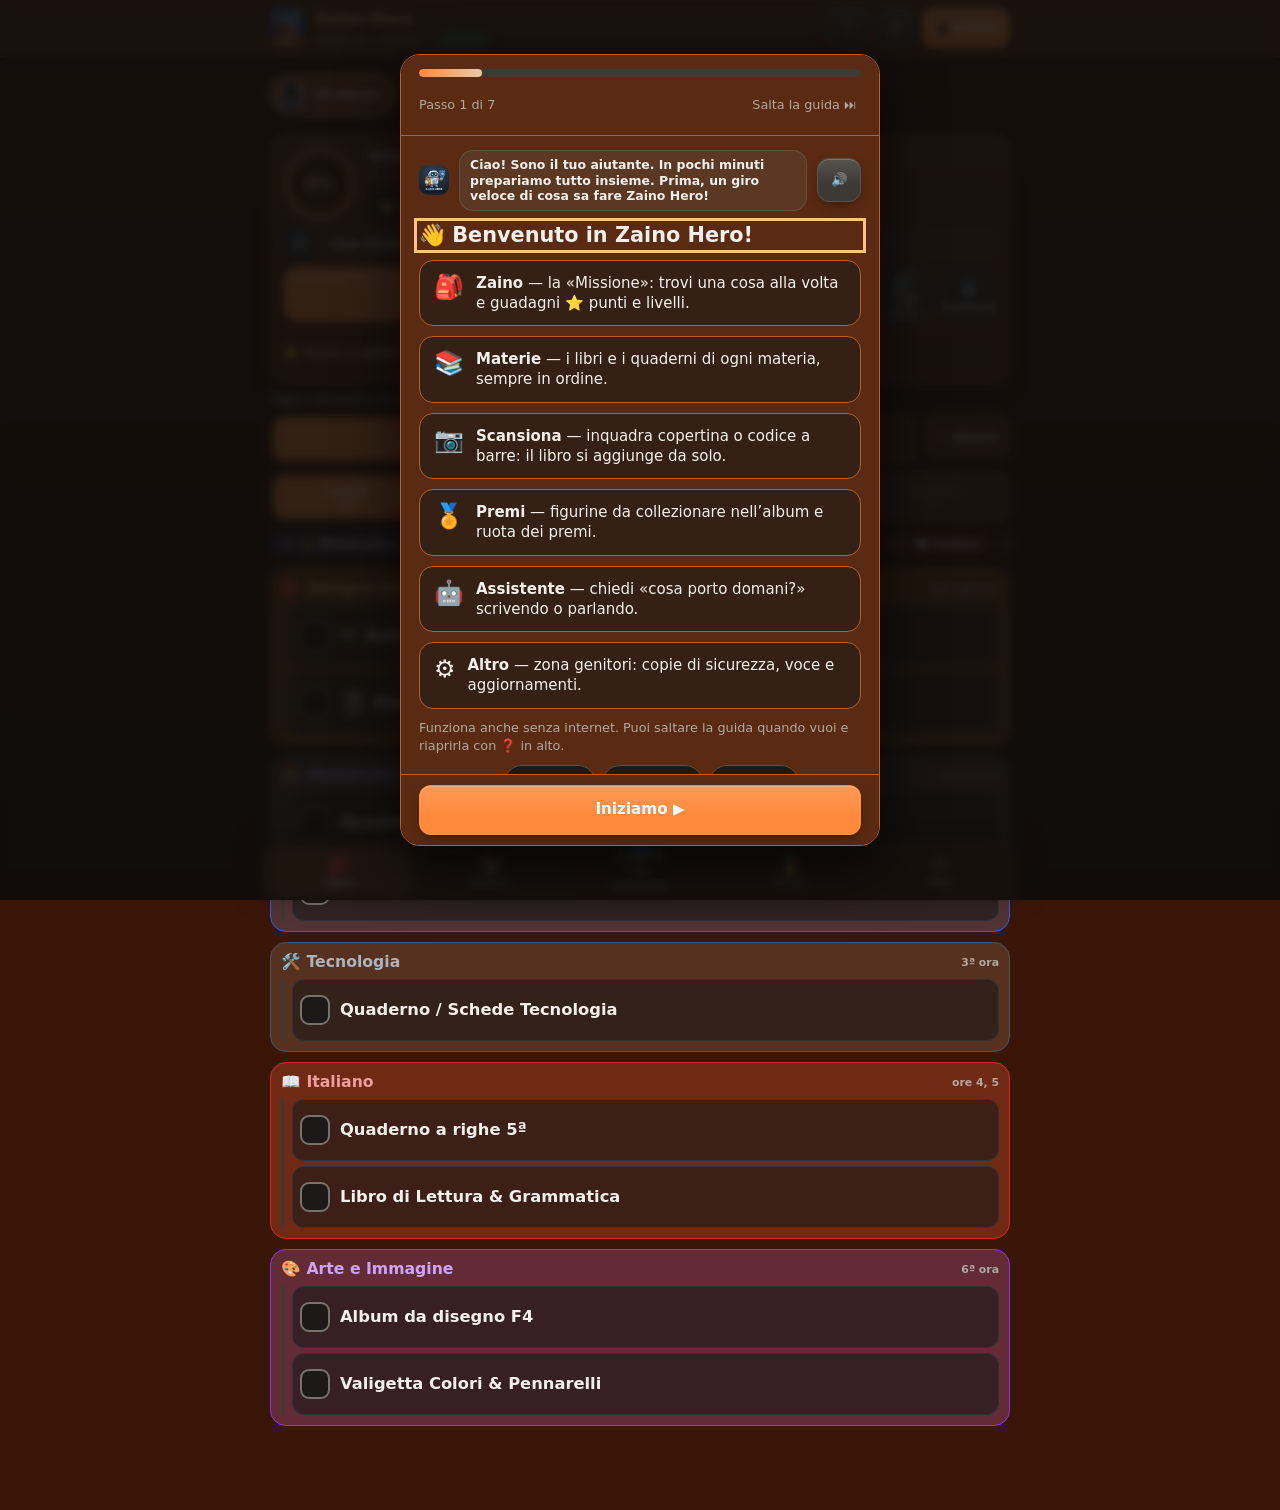
==== commit 418c47c0: "Add files via upload" ====
--- a/index.html
+++ b/index.html
@@ -14,7 +14,7 @@
 <meta name="mobile-web-app-capable" content="yes">
 <meta name="apple-mobile-web-app-status-bar-style" content="black-translucent">
 <meta name="apple-mobile-web-app-title" content="Zaino Hero">
-<link rel="stylesheet" href="styles.css?v=46">
+<link rel="stylesheet" href="styles.css?v=47">
 </head>
 <body>
 
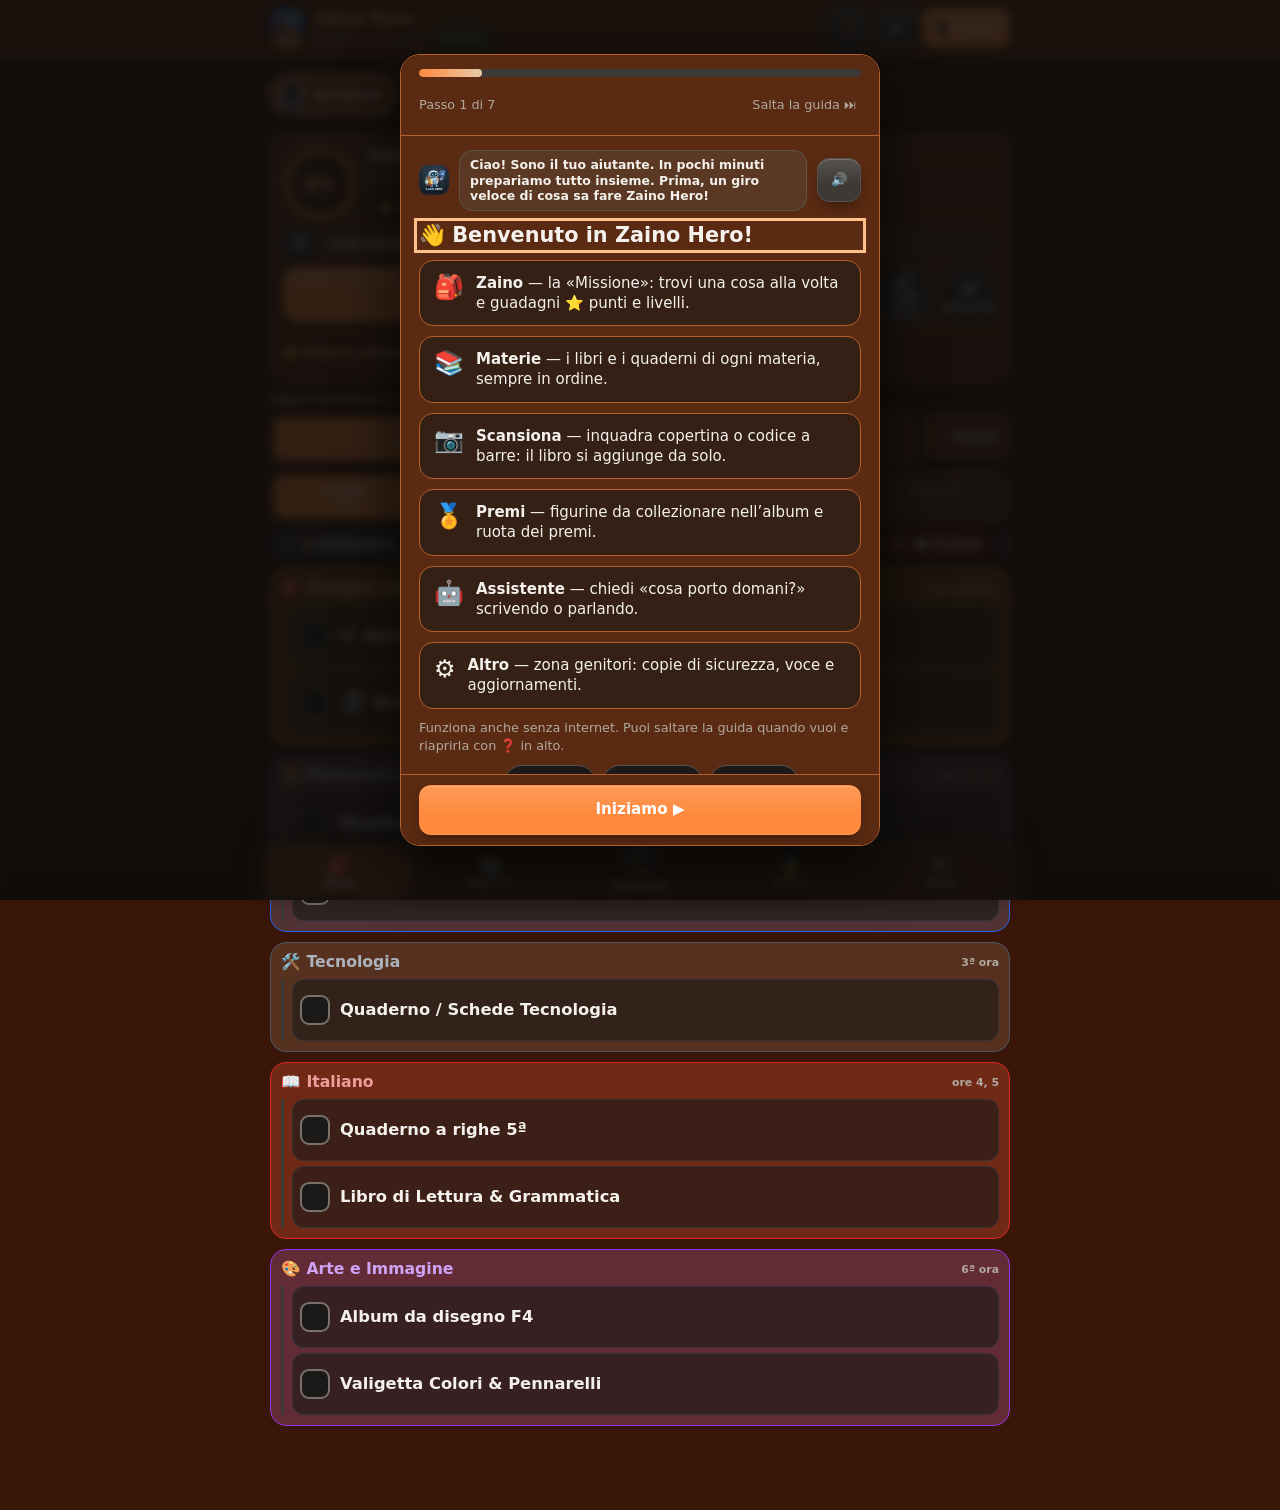
==== commit b15c3395: "Add files via upload" ====
--- a/index.html
+++ b/index.html
@@ -14,7 +14,7 @@
 <meta name="mobile-web-app-capable" content="yes">
 <meta name="apple-mobile-web-app-status-bar-style" content="black-translucent">
 <meta name="apple-mobile-web-app-title" content="Zaino Hero">
-<link rel="stylesheet" href="styles.css?v=47">
+<link rel="stylesheet" href="styles.css?v=48">
 </head>
 <body>
 
@@ -186,6 +186,11 @@
         <label class="field"><span class="small muted">Nome (figlio selezionato)</span><input id="set-name" type="text" maxlength="30" autocomplete="off"></label>
         <label class="field"><span class="small muted">Classe (figlio selezionato)</span><input id="set-class" type="text" maxlength="10" autocomplete="off"></label>
       </div>
+    </div></details>
+    <details class="card acc"><summary><h3>🦸 Personaggio e tema</h3></summary><div class="stack acc-body">
+      <p class="muted small">Di solito sfondo, colori e stile dell'album seguono da soli il personaggio scelto.</p>
+      <label class="row gap small auto-add"><input type="checkbox" id="set-split"> <span>Scegli personaggio e tema separatamente</span></label>
+      <button class="btn btn-soft" id="set-reset-hero" type="button">↺ Ripristina il personaggio</button>
     </div></details>
     <details class="card acc"><summary><h3>🔊 Voce e suoni</h3></summary><div class="stack acc-body">
       <div class="row gap wrapflex">
@@ -380,7 +385,7 @@
       <label class="gender-opt"><input type="radio" name="kid-gender" value="neutral"><span>✨ Neutro</span></label>
     </div></fieldset>
     <fieldset class="avatar-pick"><legend class="small muted">Icona</legend><div id="kid-avatars" class="row gap wrapflex"></div></fieldset>
-    <fieldset class="avatar-pick"><legend class="small muted">Sfondo e colori</legend><div id="kid-themes" class="row gap wrapflex"></div></fieldset>
+    <fieldset id="kid-theme-box" class="avatar-pick hidden"><legend class="small muted">Sfondo e colori</legend><div id="kid-themes" class="row gap wrapflex"></div></fieldset>
     <label class="field" id="kid-from-box"><span class="small muted">Come iniziare</span><select id="kid-from"></select></label>
     <div class="row gap wrapflex">
       <button class="btn btn-soft" type="button" id="btn-kid-del">🗑 Elimina</button>
--- a/styles.css
+++ b/styles.css
@@ -1101,3 +1101,15 @@
 /* v41 — illustrazioni originali delle figurine */
 .cf-img{position:relative;width:58cqw;height:auto;margin-top:-4cqw;filter:drop-shadow(0 0 .7cqw #fff) drop-shadow(0 0 .7cqw #fff) drop-shadow(0 2.6cqw 1.6cqw #0007)}
 @container (max-width:54px){.cf-img{margin-top:0;width:64cqw}}
+
+/* v48 — lo stile dell'album segue il personaggio: colori, copertina e pagine */
+.album-card{background:linear-gradient(160deg,color-mix(in srgb,var(--card) 62%,#000),var(--card))!important;border:1px solid var(--line)}
+#album-fill{background:linear-gradient(90deg,var(--ind),var(--ind2),var(--warm))!important}
+.album-top h3,.album-nav span,.alb-count,.album-tray b{color:var(--ind2)!important}
+.album-index .chip-sel{background:color-mix(in srgb,var(--card) 70%,#000)!important;border-color:var(--line)!important;color:var(--ind2)!important}
+.album-index .chip-sel[aria-pressed="true"]{background:var(--ind2)!important;border-color:#fff!important;color:#1a1020!important}
+.album-nav .btn,.album-tray{background:color-mix(in srgb,var(--card) 72%,#000)!important;border-color:var(--line)!important;color:var(--ind2)!important}
+.album-tray .link.strong{color:var(--warm)!important}
+.album-page{background:linear-gradient(90deg,#00000022 0,#0000 18px),repeating-linear-gradient(0deg,#0000 0 27px,color-mix(in srgb,var(--ind) 14%,transparent) 27px 28px),linear-gradient(160deg,color-mix(in srgb,var(--ind2) 24%,#fffaf2),color-mix(in srgb,var(--ind2) 40%,#efe6d6))!important;box-shadow:inset 6px 0 10px -6px #0006,inset 0 0 0 3px color-mix(in srgb,var(--ind) 45%,transparent),0 10px 30px #0007!important}
+html[data-theme] .album-intro[data-gender] .ai-front{background:radial-gradient(circle at 75% 18%,var(--ind2) 0 4%,transparent 20%),radial-gradient(circle at 20% 90%,color-mix(in srgb,var(--warm) 40%,transparent) 0 8%,transparent 30%),linear-gradient(145deg,color-mix(in srgb,var(--card) 55%,#000),var(--card) 48%,var(--ind))!important}
+html[data-theme] .album-intro .ai-frame{border-color:var(--ind2)!important}
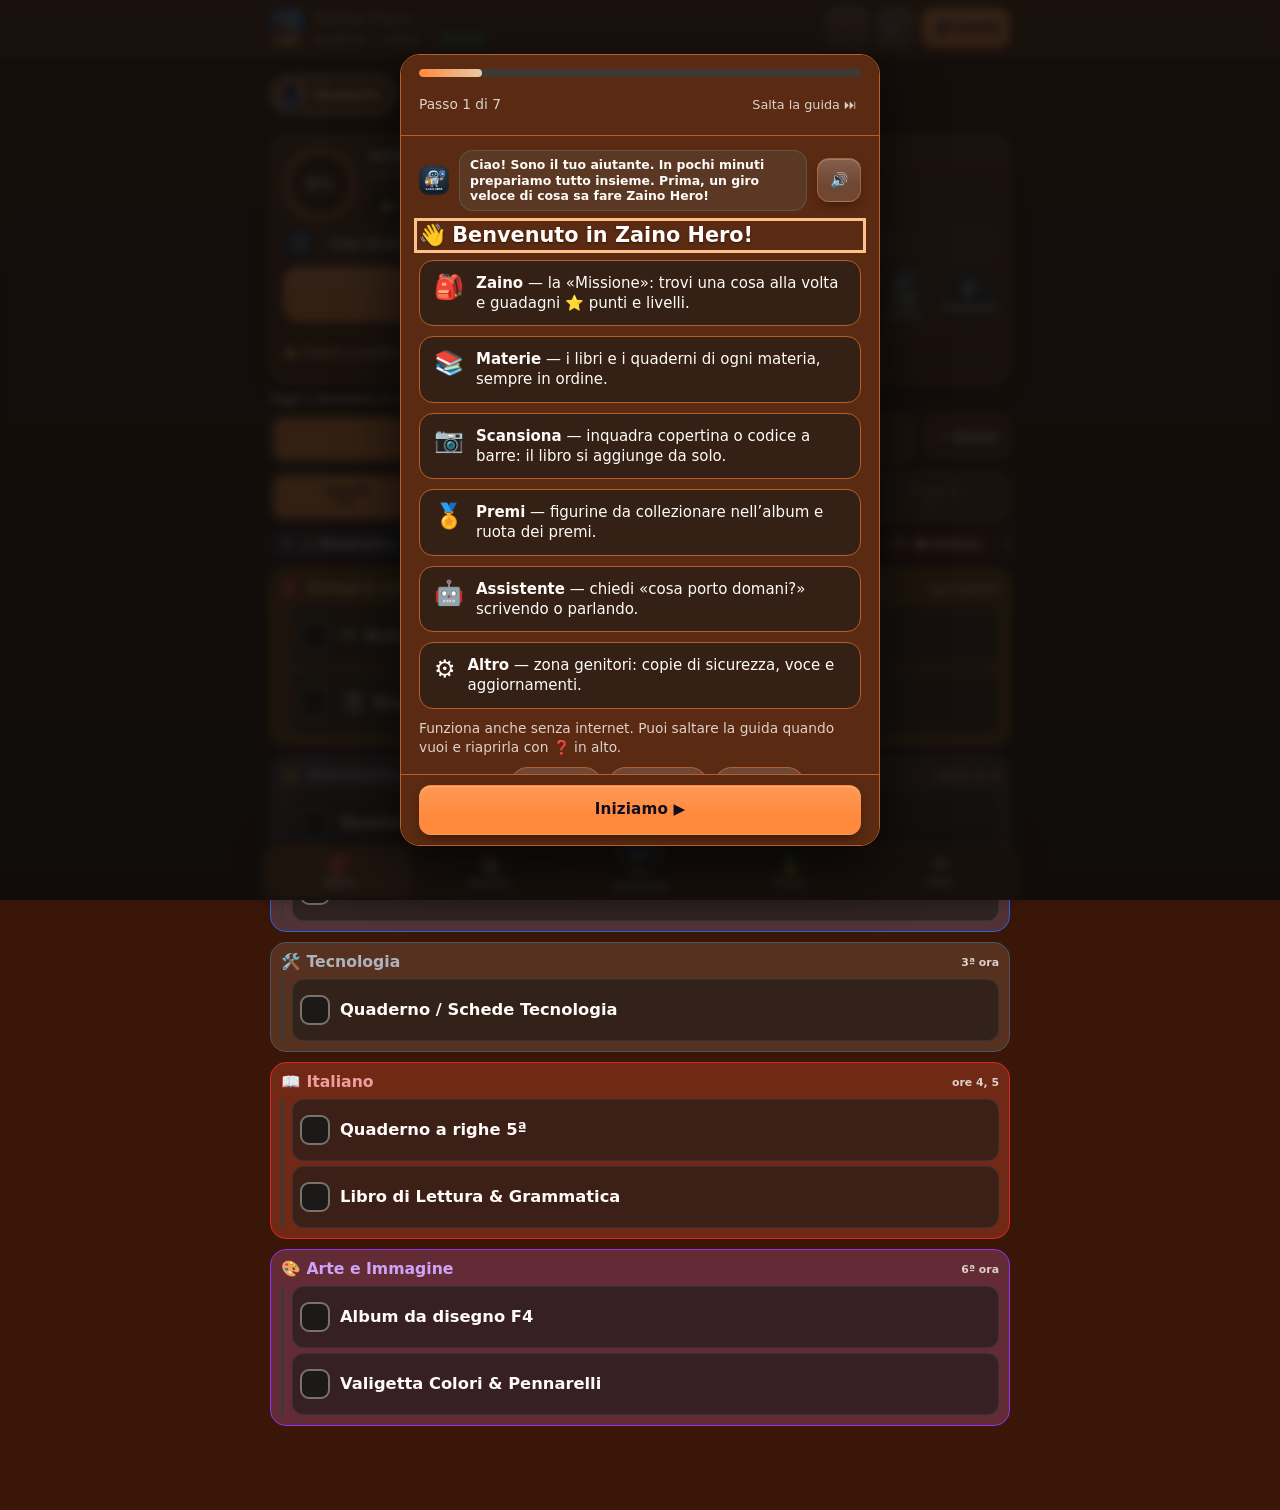
==== commit cc51e606: "Add files via upload" ====
--- a/index.html
+++ b/index.html
@@ -14,7 +14,7 @@
 <meta name="mobile-web-app-capable" content="yes">
 <meta name="apple-mobile-web-app-status-bar-style" content="black-translucent">
 <meta name="apple-mobile-web-app-title" content="Zaino Hero">
-<link rel="stylesheet" href="styles.css?v=48">
+<link rel="stylesheet" href="styles.css?v=50">
 </head>
 <body>
 
--- a/styles.css
+++ b/styles.css
@@ -1113,3 +1113,60 @@
 .album-page{background:linear-gradient(90deg,#00000022 0,#0000 18px),repeating-linear-gradient(0deg,#0000 0 27px,color-mix(in srgb,var(--ind) 14%,transparent) 27px 28px),linear-gradient(160deg,color-mix(in srgb,var(--ind2) 24%,#fffaf2),color-mix(in srgb,var(--ind2) 40%,#efe6d6))!important;box-shadow:inset 6px 0 10px -6px #0006,inset 0 0 0 3px color-mix(in srgb,var(--ind) 45%,transparent),0 10px 30px #0007!important}
 html[data-theme] .album-intro[data-gender] .ai-front{background:radial-gradient(circle at 75% 18%,var(--ind2) 0 4%,transparent 20%),radial-gradient(circle at 20% 90%,color-mix(in srgb,var(--warm) 40%,transparent) 0 8%,transparent 30%),linear-gradient(145deg,color-mix(in srgb,var(--card) 55%,#000),var(--card) 48%,var(--ind))!important}
 html[data-theme] .album-intro .ai-frame{border-color:var(--ind2)!important}
+
+/* v49 — album: stile automatico dal personaggio + copertina Zaino Hero */
+dialog.dlg-album{background:linear-gradient(180deg,#000a,#000d),var(--bgimg) center top/cover no-repeat,var(--bg)!important;border:1px solid var(--line)}
+.page-head .pe{background:var(--ind2)!important}
+.page-head .pbar i{background:linear-gradient(90deg,var(--ind),var(--ind2))!important}
+.page-head small{color:color-mix(in srgb,var(--card) 55%,#3b3026)!important}
+.btn-album{background:linear-gradient(135deg,var(--ind2),var(--ind))!important;color:#160f1f!important;border-color:#fff8!important}
+.album-theme-mini *{--ind:var(--ind)}
+html .album-intro[data-gender] .ai-front,html .album-intro .ai-front{background:url([data-uri]) center/cover no-repeat!important;padding:0!important;place-items:end center!important}
+html .album-intro .ai-front .ai-frame{width:100%!important;max-height:none!important;aspect-ratio:auto!important;border:0!important;box-shadow:none!important;background:none!important;justify-content:flex-end!important;padding:0 0 6%!important}
+html .album-intro .ai-front .ai-kicker,html .album-intro .ai-front .ai-emoji,html .album-intro .ai-front .ai-title{display:none!important}
+html .album-intro .ai-front .ai-count{background:#000b;color:#fff;border:1px solid #fff7;padding:6px 16px;border-radius:99px;font-size:.85rem}
+.detail-full{display:block;width:min(100%,520px);border-radius:16px;border:3px solid #fff;box-shadow:0 8px 28px #0008,0 0 30px #fbbf2488}
+.detail-tilt:has(.detail-full){width:100%}
+.lm-img{width:78px;height:44px;object-fit:cover;border-radius:8px;border:2px solid #fbbf24;display:block}
+/* v50 — leggibilità: colori del testo scelti per ogni tema (contrasto verificato) */
+html[data-theme="mago"]{--bg:#3a1608;--card:#5a2a12;--card2:color-mix(in srgb,#5a2a12 78%,#000);--txt:#fffbf8;--mut:#ded1ca;--ind2:#ffc08a;--on-ind:#130d1d;--on-ind2:#130d1d;--on-alb:#130d1d;--w1:#ffd9b9;--w2:#5d2f15;--wt1:#1a1226;--wt2:#ffffff;--soft:color-mix(in srgb,#5a2a12 62%,#ffffff 14%)}
+html[data-theme="guerriero"]{--bg:#0b1240;--card:#16236b;--card2:color-mix(in srgb,#16236b 78%,#000);--txt:#f8fdff;--mut:#cbd1e1;--ind2:#8fe3ff;--on-ind:#130d1d;--on-ind2:#130d1d;--on-alb:#130d1d;--w1:#bceeff;--w2:#162967;--wt1:#1a1226;--wt2:#ffffff;--soft:color-mix(in srgb,#16236b 62%,#ffffff 14%)}
+html[data-theme="ingegnere"]{--bg:#2b1a0c;--card:#46301a;--card2:color-mix(in srgb,#46301a 78%,#000);--txt:#fefbf7;--mut:#d9d2cb;--ind2:#f0c274;--on-ind:#130d1d;--on-ind2:#130d1d;--on-alb:#130d1d;--w1:#f6daac;--w2:#4c3218;--wt1:#1a1226;--wt2:#ffffff;--soft:color-mix(in srgb,#46301a 62%,#ffffff 14%)}
+html[data-theme="esploratore"]{--bg:#342a04;--card:#514309;--card2:color-mix(in srgb,#514309 78%,#000);--txt:#ffffff;--mut:#dcd9ce;--ind2:#ffe66b;--on-ind:#130d1d;--on-ind2:#130d1d;--on-alb:#130d1d;--w1:#fff0a6;--w2:#574708;--wt1:#1a1226;--wt2:#ffffff;--soft:color-mix(in srgb,#514309 62%,#ffffff 14%)}
+html[data-theme="studiosa"]{--bg:#052e22;--card:#0b4a38;--card2:color-mix(in srgb,#0b4a38 78%,#000);--txt:#ffffff;--mut:#cedbd7;--ind2:#8af5c8;--on-ind:#130d1d;--on-ind2:#130d1d;--on-alb:#130d1d;--w1:#b9f9de;--w2:#0c4b36;--wt1:#1a1226;--wt2:#ffffff;--soft:color-mix(in srgb,#0b4a38 62%,#ffffff 14%)}
+html[data-theme="maga"]{--bg:#3d0a22;--card:#661538;--card2:color-mix(in srgb,#661538 78%,#000);--txt:#fff9fb;--mut:#e0cbd4;--ind2:#ffabcb;--on-ind:#130d1d;--on-ind2:#130d1d;--on-alb:#130d1d;--w1:#ffc6dc;--w2:#641634;--wt1:#1a1226;--wt2:#ffffff;--soft:color-mix(in srgb,#661538 62%,#ffffff 14%)}
+html[data-theme="guerriera"]{--bg:#2a0f5a;--card:#43198a;--card2:color-mix(in srgb,#43198a 78%,#000);--txt:#fdfbff;--mut:#d8cee8;--ind2:#e0c2ff;--on-ind:#130d1d;--on-ind2:#130d1d;--on-alb:#130d1d;--w1:#ecdaff;--w2:#442078;--wt1:#1a1226;--wt2:#ffffff;--soft:color-mix(in srgb,#43198a 62%,#ffffff 14%)}
+html[data-theme="ingegnera"]{--bg:#362819;--card:#4d3c25;--card2:color-mix(in srgb,#4d3c25 78%,#000);--txt:#ffffff;--mut:#dbd8d3;--ind2:#ffe0b0;--on-ind:#130d1d;--on-ind2:#130d1d;--on-alb:#130d1d;--w1:#ffecd0;--w2:#534027;--wt1:#1a1226;--wt2:#ffffff;--soft:color-mix(in srgb,#4d3c25 62%,#ffffff 14%)}
+html[data-theme="astro"]{--bg:#04283a;--card:#07496a;--card2:color-mix(in srgb,#07496a 78%,#000);--txt:#ffffff;--mut:#cddbe1;--ind2:#8ff0ff;--on-ind:#130d1d;--on-ind2:#130d1d;--on-alb:#130d1d;--w1:#bcf6ff;--w2:#084b61;--wt1:#1a1226;--wt2:#ffffff;--soft:color-mix(in srgb,#07496a 62%,#ffffff 14%)}
+html[data-theme="sognatrice"]{--bg:#47103f;--card:#74206a;--card2:color-mix(in srgb,#74206a 78%,#000);--txt:#ffffff;--mut:#e3d2e1;--ind2:#ffc4f2;--on-ind:#130d1d;--on-ind2:#130d1d;--on-alb:#130d1d;--w1:#ffd1f5;--w2:#6b245f;--wt1:#1a1226;--wt2:#ffffff;--soft:color-mix(in srgb,#74206a 62%,#ffffff 14%)}
+
+.btn-primary,.day[aria-pressed="true"],.tab[aria-selected="true"],.chip-sel[aria-pressed="true"],.seg-btn[aria-selected="true"],.gday[aria-pressed="true"],.msg.me{color:var(--on-ind,#fff)!important;text-shadow:none}
+.tabbtn[aria-current="page"]{color:var(--txt)!important;font-weight:800}
+.btn-album{color:var(--on-alb,#160f1f)!important}
+.btn-soft,.btn-icon,.chip-sel,.tab{background-color:var(--soft,#3d3935);border-color:color-mix(in srgb,var(--ind) 40%,transparent);color:var(--txt)}
+.chip-sel[aria-pressed="true"]{background-color:var(--ind)}
+.btn{font-size:.92rem;font-weight:800;letter-spacing:.01em}
+.btn-sm{font-size:.82rem}
+.small{font-size:.86rem}
+.muted{color:var(--mut)}
+.link,.tabbtn{color:var(--mut)}
+.eyebrow,.accent,.link.strong{color:var(--ind2)}
+h1,h2,h3{text-shadow:0 1px 2px #0007}
+.btn:disabled{opacity:.62}
+/* ruota dei premi */
+.wheel-frame{--ws:min(340px,88vw);width:var(--ws);margin:18px auto 6px}
+.wheel-frame::before{content:"";position:absolute;inset:-15px;border-radius:50%;background:repeating-conic-gradient(#fff3b0 0 3.4deg,#0000 3.4deg 10deg);-webkit-mask:radial-gradient(circle farthest-side,#0000 calc(100% - 9px),#000 calc(100% - 8px));mask:radial-gradient(circle farthest-side,#0000 calc(100% - 9px),#000 calc(100% - 8px));animation:wbulb 1.1s steps(2) infinite}
+@keyframes wbulb{50%{opacity:.4}}
+.prize-wheel{border:0;background:repeating-conic-gradient(from -18deg,#ffffffd9 0 .7deg,#0000 .7deg 36deg),conic-gradient(from -18deg,var(--w1) 0 36deg,var(--w2) 36deg 72deg,var(--w1) 72deg 108deg,var(--w2) 108deg 144deg,var(--w1) 144deg 180deg,var(--w2) 180deg 216deg,var(--w1) 216deg 252deg,var(--w2) 252deg 288deg,var(--w1) 288deg 324deg,var(--w2) 324deg 360deg);box-shadow:0 0 0 7px var(--ind2),0 0 0 10px #fff,0 14px 34px #000c,inset 0 0 26px #0006,inset 0 0 0 2px #ffffff66}
+.wheel-pointer{top:-30px;font-size:0;width:38px;height:46px;background:linear-gradient(#fff3b0,#f59e0b 70%);clip-path:polygon(50% 100%,0 12%,12% 0,88% 0,100% 12%);z-index:3;filter:none}
+.wheel-label{width:calc(var(--ws)*.27);display:flex;flex-direction:column;align-items:center;gap:1px;font-size:clamp(.66rem,2.7vw,.8rem);font-weight:900;line-height:1.05;color:var(--wt1);text-shadow:none;transform:translate(-50%,-50%) rotate(var(--angle)) translateY(calc(var(--ws)*-.335)) rotate(var(--counter))}
+.wheel-label:nth-child(even){color:var(--wt2)}
+.wheel-label i{font-style:normal;font-size:calc(var(--ws)*.082);line-height:1;filter:drop-shadow(0 1px 1px #0006)}
+.wheel-label b{font-weight:900;letter-spacing:.01em}
+.wheel-center{width:calc(var(--ws)*.2);height:calc(var(--ws)*.2);border:4px solid #fff3b0;background:var(--hub,none) center/cover,var(--card);font-size:0;box-shadow:0 0 0 3px var(--ind),0 4px 14px #000a}
+#wheel-message{font-size:1rem;font-weight:800;color:var(--txt)}
+#btn-spin{min-height:60px;font-size:1.15rem;font-weight:900}
+.reward-coupon strong{color:var(--warm,#fde68a);font-size:1.25rem}
+.reward-coupon{background:color-mix(in srgb,var(--card) 70%,#000)}
+@media (prefers-reduced-motion:reduce){.wheel-frame::before{animation:none}}
+
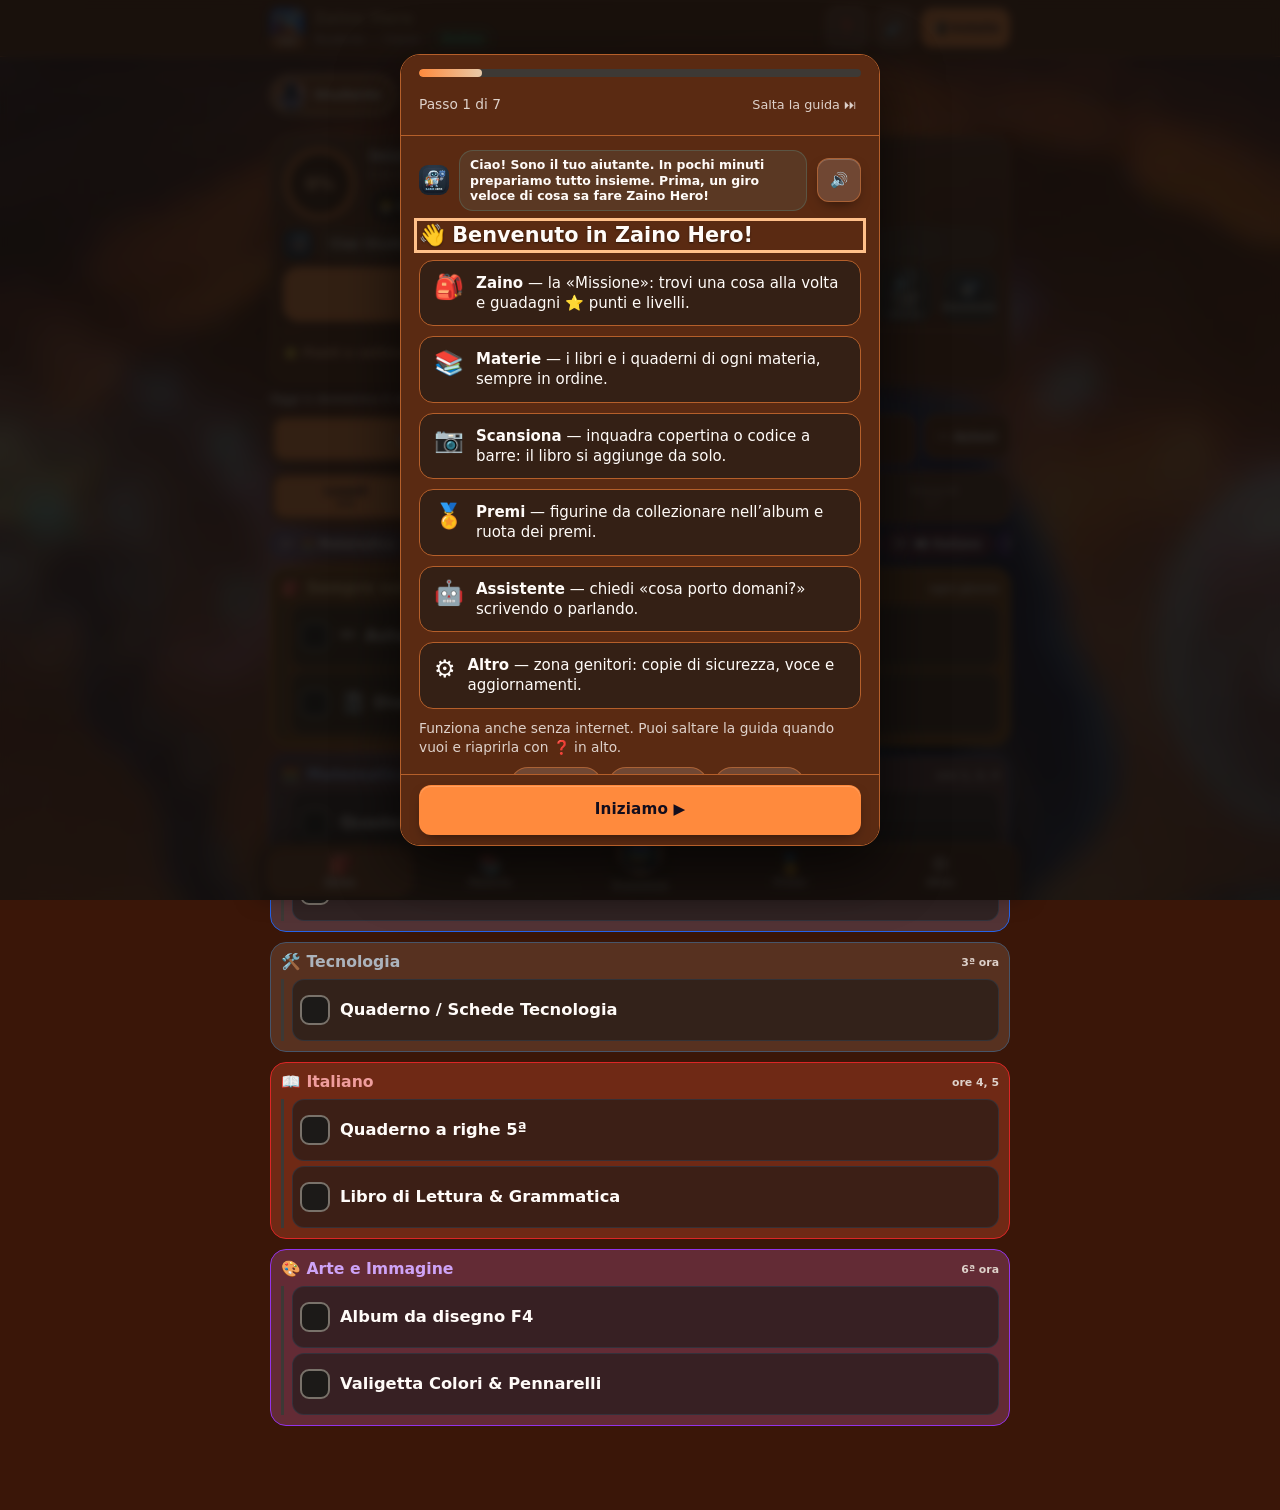
==== commit cc933684: "Add files via upload" ====
--- a/index.html
+++ b/index.html
@@ -14,7 +14,7 @@
 <meta name="mobile-web-app-capable" content="yes">
 <meta name="apple-mobile-web-app-status-bar-style" content="black-translucent">
 <meta name="apple-mobile-web-app-title" content="Zaino Hero">
-<link rel="stylesheet" href="styles.css?v=50">
+<link rel="stylesheet" href="styles.css?v=52">
 </head>
 <body>
 
@@ -132,7 +132,7 @@
       <div class="row between wrapflex"><div><span class="eyebrow">Il tuo livello</span><h3 id="lvl-name"></h3></div><div class="tickets"><span class="tickets-n" id="lvl-xp"></span><span class="small muted" id="lvl-streak"></span></div></div>
       <div class="xpbar" aria-hidden="true"><i class="xp-fill"></i></div>
       <p class="xp-text muted small"></p>
-      <details class="mini-details"><summary>❓ Come si guadagnano i punti?</summary><p class="muted small">Ogni cosa nello zaino vale ⭐10, lo zaino pronto ⭐50 + 🎴, un libro nuovo ⭐30. Ci sono 100 livelli in 10 gradi, da 🐣 Recluta a 👑 Leggenda: ogni 5 livelli c'è una bustina. I punti non si perdono mai!</p></details>
+      <details class="mini-details"><summary>❓ Come si guadagnano i punti?</summary><p class="muted small">Ogni cosa nello zaino vale ⭐10, lo zaino pronto ⭐50 + 🎴🎴, un libro nuovo ⭐30. Ci sono 100 livelli in 10 gradi, da 🐣 Recluta a 👑 Leggenda: ogni 2 livelli c'è una bustina. I punti non si perdono mai!</p></details>
     </section>
     <section class="card stack album-card" id="album-card">
       <div class="row between wrapflex"><h3>🎴 Il mio album di figurine</h3><span id="album-count" class="muted small"></span></div>
@@ -142,7 +142,7 @@
         <button class="btn btn-album" id="btn-open-album" type="button">📖 Apri l'album<span class="nb hidden" id="album-pend-badge"></span></button>
       </div>
       <div id="album-mini" class="album-theme-mini" aria-label="Pagine dell'album"></div>
-      <details class="mini-details"><summary>❓ Come funzionano le bustine?</summary><p class="muted small">Ogni bustina ha 2 figurine, anche rare, epiche e leggendarie: aprila e poi attaccale nell'album, ognuna al suo posto. Le doppie ti regalano ⭐5 ciascuna. Le bustine arrivano completando lo zaino (1), ogni 5 livelli (1), con ogni traguardo (1) e con la ruota. Per non esagerare, ne puoi ricevere al massimo 3 al giorno: le altre ti aspettano e arrivano nei giorni dopo.</p></details>
+      <details class="mini-details"><summary>❓ Come funzionano le bustine?</summary><p class="muted small">Ogni bustina ha 3 figurine, anche rare, epiche e leggendarie: aprila e poi attaccale nell'album, ognuna al suo posto. Le doppie ti regalano ⭐5 ciascuna. Le bustine arrivano a metà zaino (1), con lo zaino pronto (2), ogni 2 livelli (1), con ogni traguardo (1) e con la ruota. Per non esagerare, ne puoi ricevere al massimo 6 al giorno: le altre ti aspettano e arrivano nei giorni dopo.</p></details>
     </section>
     <details class="card acc" id="acc-badges">
       <summary><h3>🏅 I miei traguardi</h3><span id="badge-count" class="muted small"></span></summary>
--- a/styles.css
+++ b/styles.css
@@ -1059,7 +1059,7 @@
 
 /* v39 — qualità grafica: profondità, luce e bordi più curati su tutta l'app */
 .card{background-image:linear-gradient(180deg,#ffffff0d,#ffffff00 42%);border:1px solid var(--line);box-shadow:0 1px 0 #ffffff14 inset,0 10px 26px -12px #000a,0 2px 6px -2px #0006;border-radius:18px}
-.btn{background-image:linear-gradient(180deg,#ffffff22,#ffffff00 60%);box-shadow:0 1px 0 #ffffff30 inset,0 6px 14px -6px #0009;transition:transform .12s,box-shadow .2s,filter .2s}
+.btn{box-shadow:0 1px 0 #ffffff30 inset,0 6px 14px -6px #0009;transition:transform .12s,box-shadow .2s,filter .2s}
 .btn:active{transform:translateY(1px) scale(.985);box-shadow:0 1px 0 #ffffff20 inset,0 2px 6px -3px #000a}
 .btn:hover{filter:brightness(1.08)}
 img{image-rendering:auto;-webkit-font-smoothing:antialiased}
@@ -1111,8 +1111,6 @@
 .album-nav .btn,.album-tray{background:color-mix(in srgb,var(--card) 72%,#000)!important;border-color:var(--line)!important;color:var(--ind2)!important}
 .album-tray .link.strong{color:var(--warm)!important}
 .album-page{background:linear-gradient(90deg,#00000022 0,#0000 18px),repeating-linear-gradient(0deg,#0000 0 27px,color-mix(in srgb,var(--ind) 14%,transparent) 27px 28px),linear-gradient(160deg,color-mix(in srgb,var(--ind2) 24%,#fffaf2),color-mix(in srgb,var(--ind2) 40%,#efe6d6))!important;box-shadow:inset 6px 0 10px -6px #0006,inset 0 0 0 3px color-mix(in srgb,var(--ind) 45%,transparent),0 10px 30px #0007!important}
-html[data-theme] .album-intro[data-gender] .ai-front{background:radial-gradient(circle at 75% 18%,var(--ind2) 0 4%,transparent 20%),radial-gradient(circle at 20% 90%,color-mix(in srgb,var(--warm) 40%,transparent) 0 8%,transparent 30%),linear-gradient(145deg,color-mix(in srgb,var(--card) 55%,#000),var(--card) 48%,var(--ind))!important}
-html[data-theme] .album-intro .ai-frame{border-color:var(--ind2)!important}
 
 /* v49 — album: stile automatico dal personaggio + copertina Zaino Hero */
 dialog.dlg-album{background:linear-gradient(180deg,#000a,#000d),var(--bgimg) center top/cover no-repeat,var(--bg)!important;border:1px solid var(--line)}
@@ -1152,7 +1150,7 @@
 .link,.tabbtn{color:var(--mut)}
 .eyebrow,.accent,.link.strong{color:var(--ind2)}
 h1,h2,h3{text-shadow:0 1px 2px #0007}
-.btn:disabled{opacity:.62}
+.btn:disabled{opacity:.8}
 /* ruota dei premi */
 .wheel-frame{--ws:min(340px,88vw);width:var(--ws);margin:18px auto 6px}
 .wheel-frame::before{content:"";position:absolute;inset:-15px;border-radius:50%;background:repeating-conic-gradient(#fff3b0 0 3.4deg,#0000 3.4deg 10deg);-webkit-mask:radial-gradient(circle farthest-side,#0000 calc(100% - 9px),#000 calc(100% - 8px));mask:radial-gradient(circle farthest-side,#0000 calc(100% - 9px),#000 calc(100% - 8px));animation:wbulb 1.1s steps(2) infinite}
@@ -1170,3 +1168,6 @@
 .reward-coupon{background:color-mix(in srgb,var(--card) 70%,#000)}
 @media (prefers-reduced-motion:reduce){.wheel-frame::before{animation:none}}
 
+
+html .album-intro .ai-front::before,html .album-intro .ai-front::after{display:none!important}
+html[data-theme] .album-intro[data-gender] .ai-front,html[data-theme] .album-intro .ai-front{background-position:center!important;background-size:cover!important}
